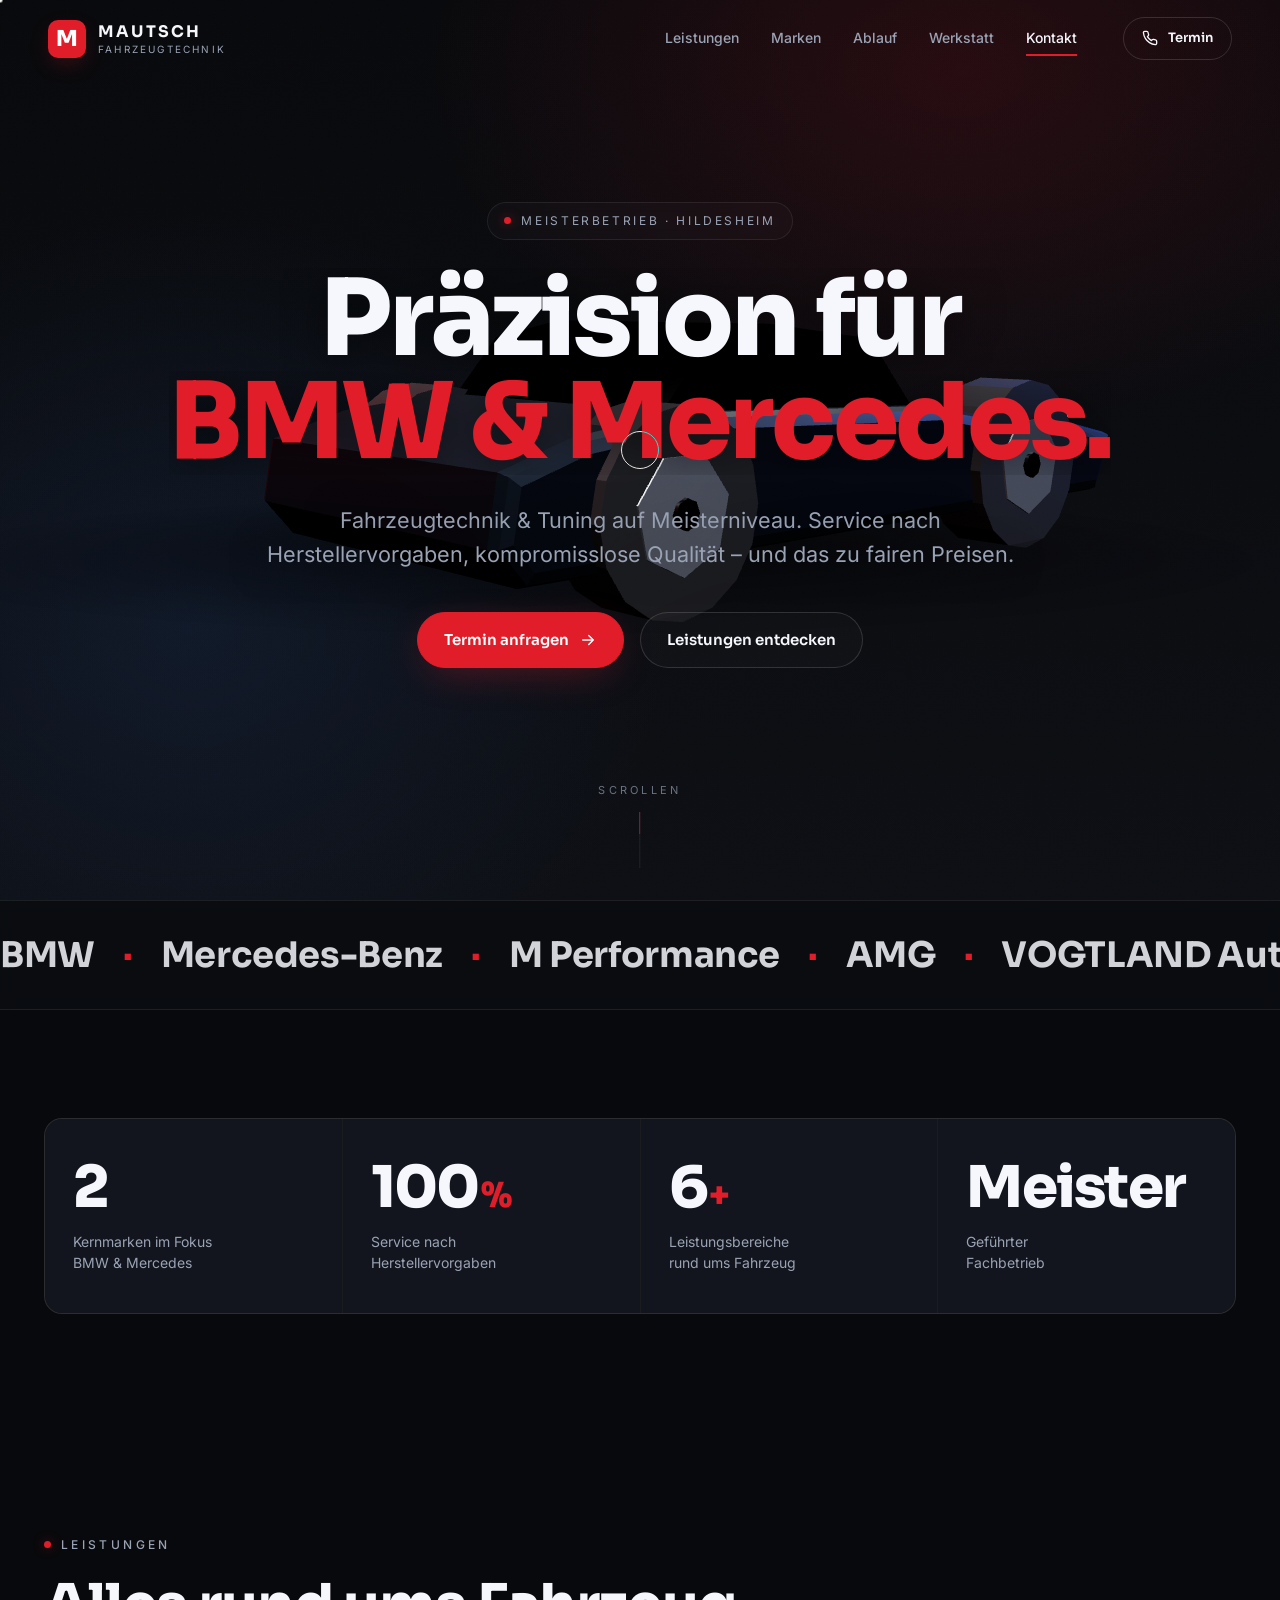
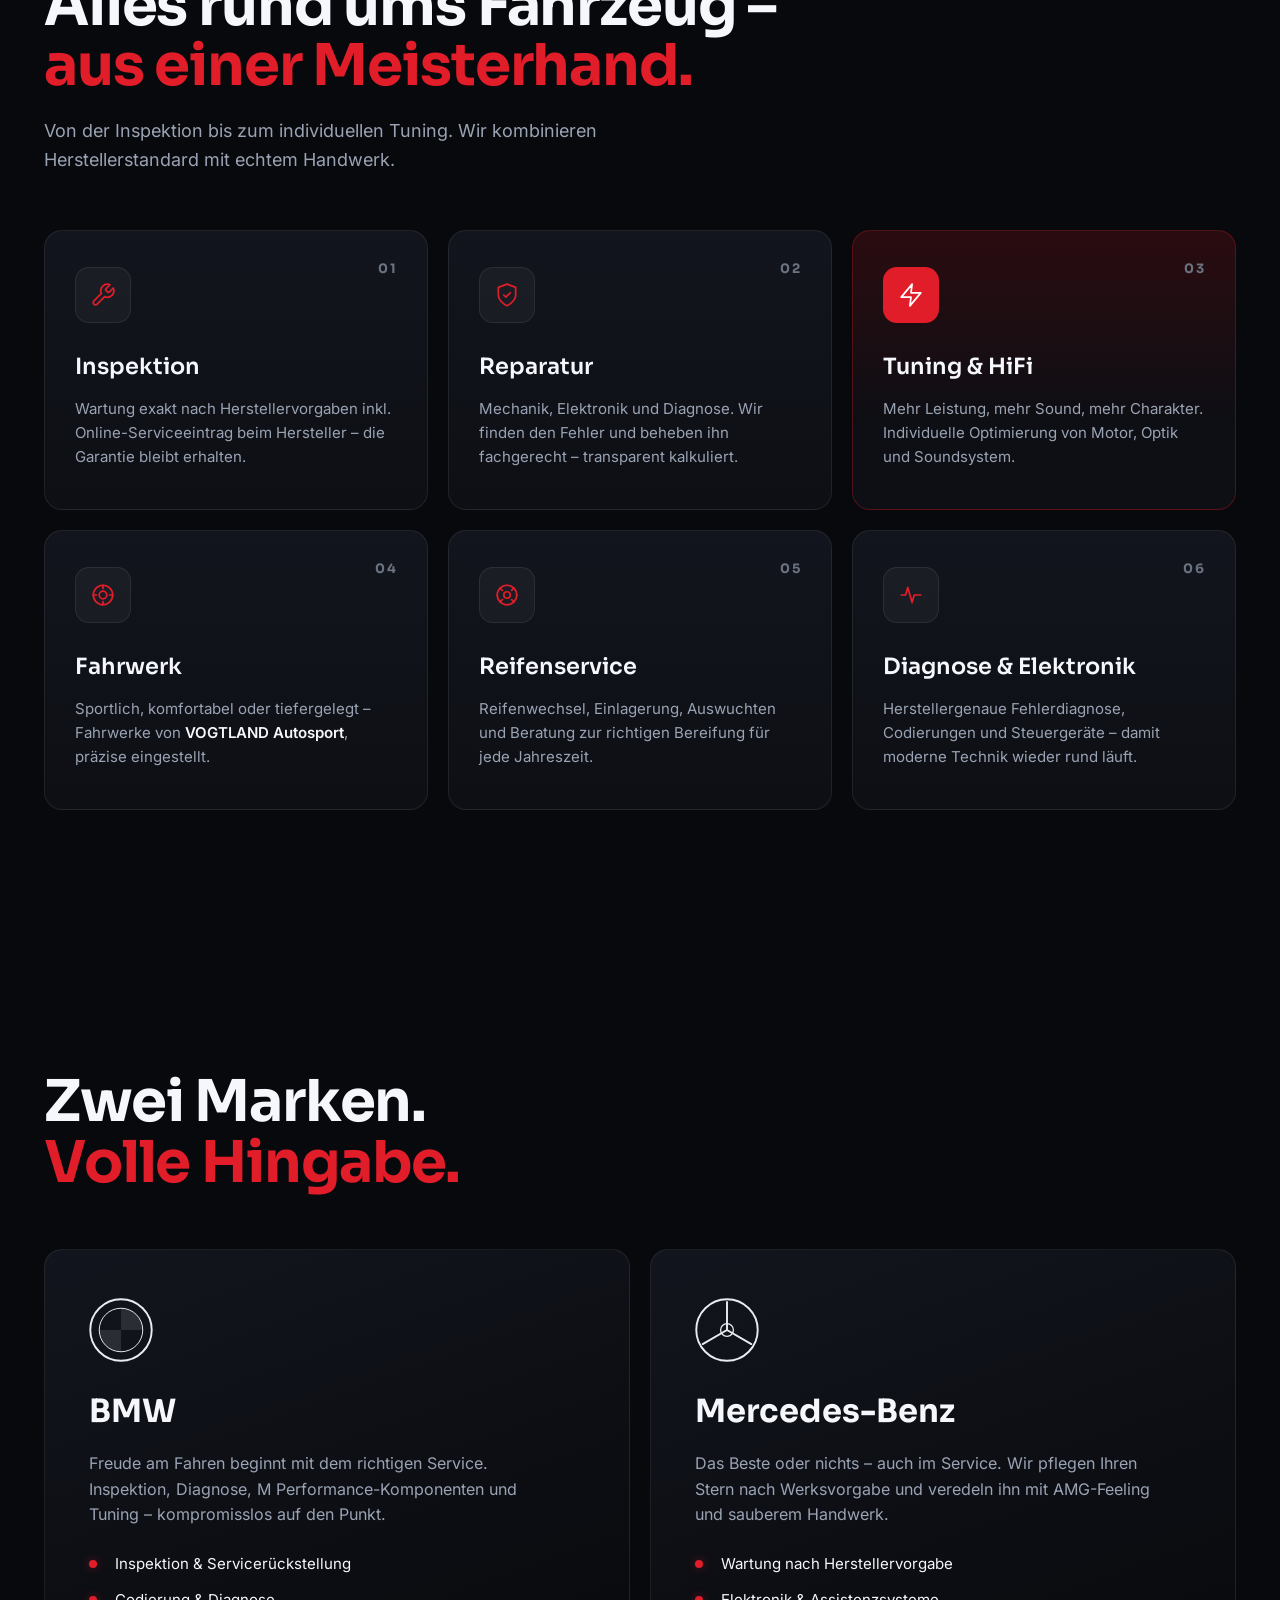
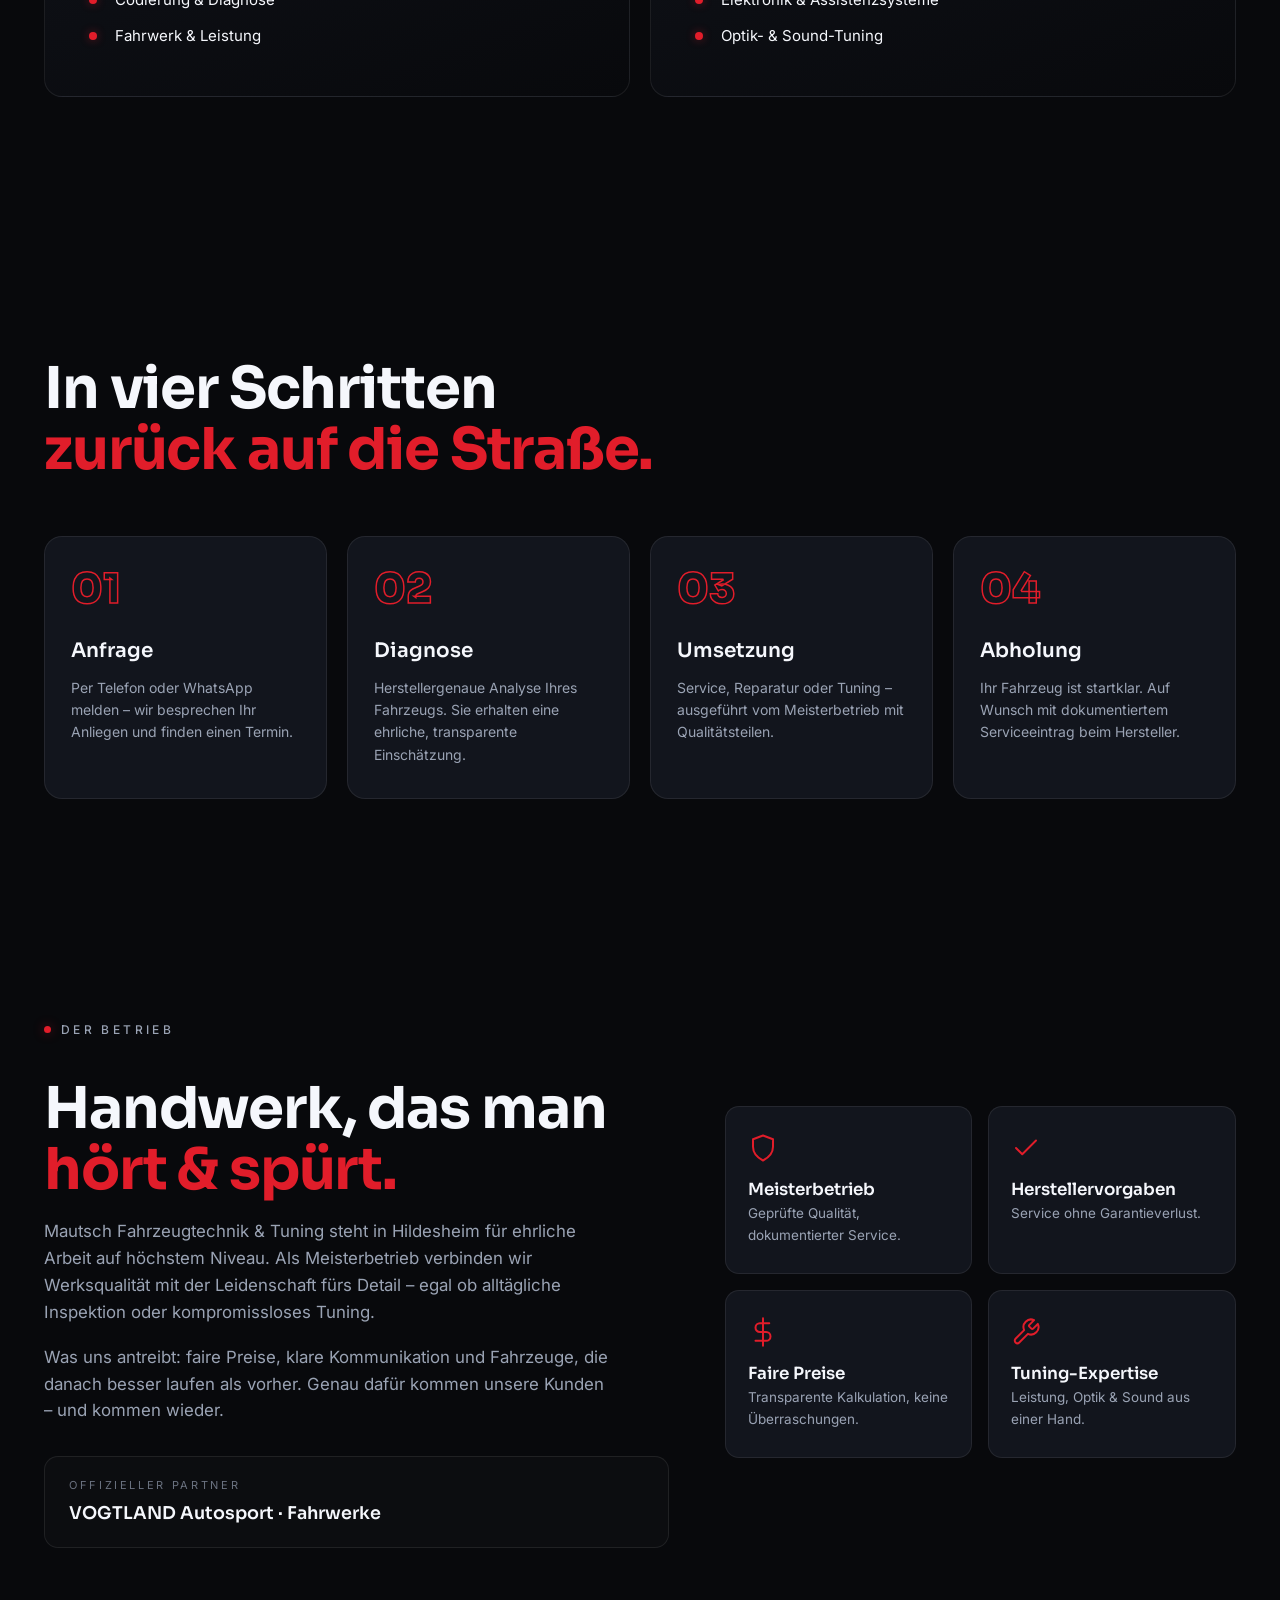
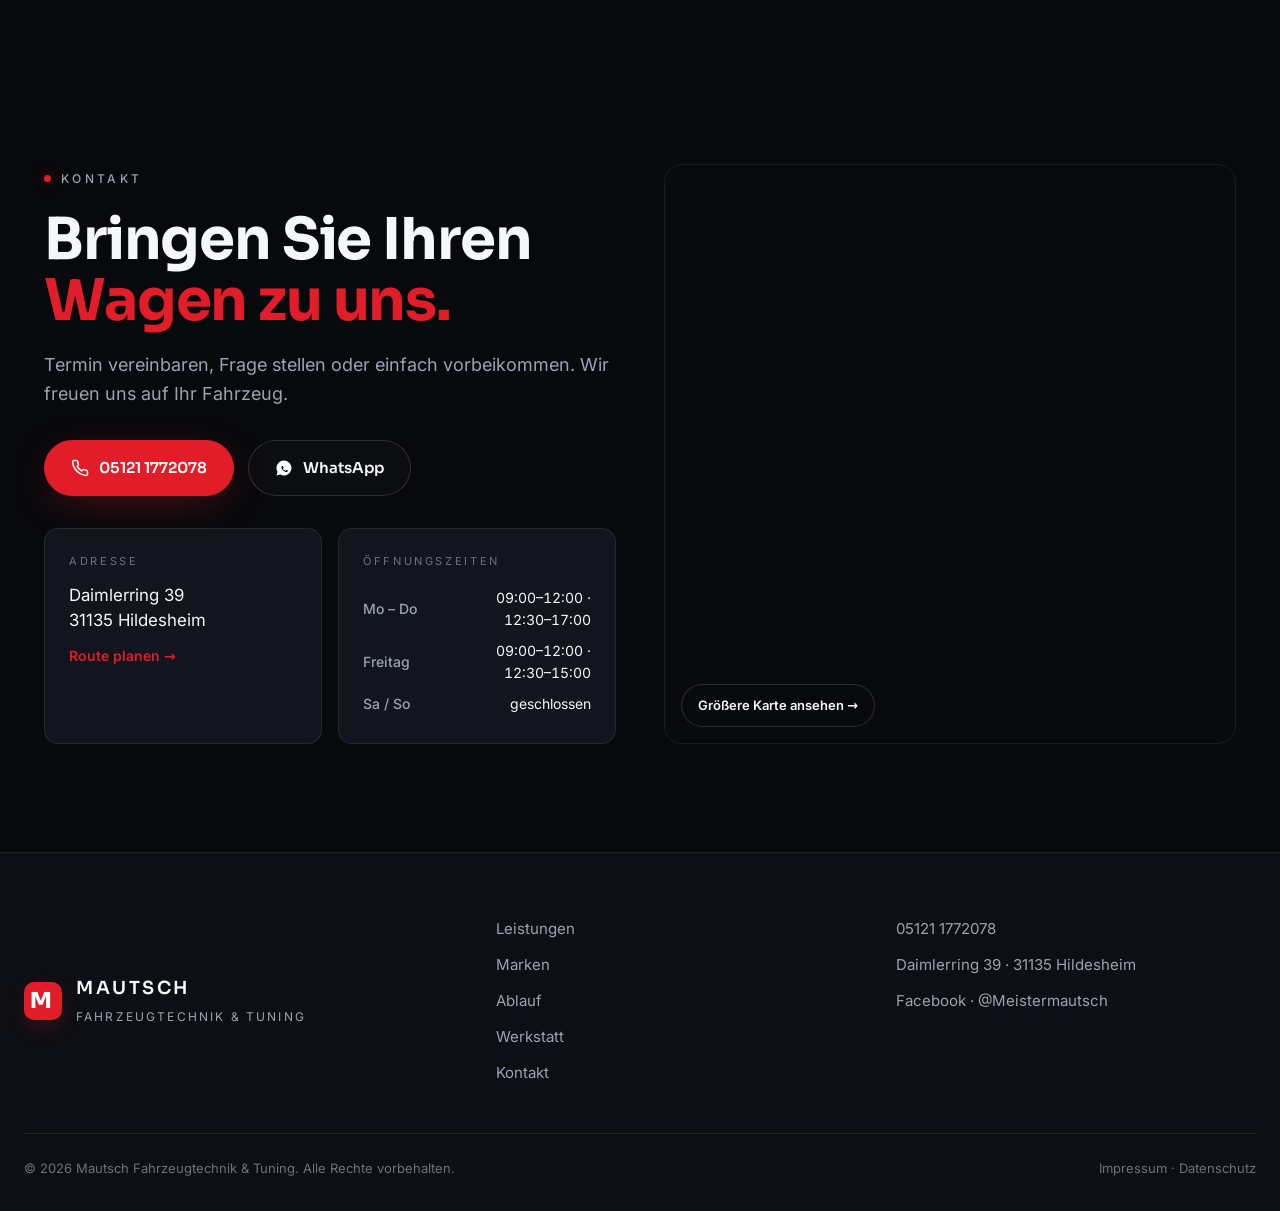
==== mautsch-fahrzeugtechnik/index.html @ 38963290 "Add premium Mautsch Fahrzeugtechnik website with 3D low-poly car Build a complete redesign concept f" ====
<!DOCTYPE html>
<html lang="de">
<head>
  <meta charset="UTF-8" />
  <meta name="viewport" content="width=device-width, initial-scale=1.0" />
  <title>Mautsch Fahrzeugtechnik &amp; Tuning · BMW &amp; Mercedes Spezialist Hildesheim</title>
  <meta name="description" content="Mautsch Fahrzeugtechnik & Tuning in Hildesheim – Ihr Meisterbetrieb für BMW & Mercedes. Inspektion nach Herstellervorgaben, Reparatur, Tuning & HiFi, Fahrwerk und Reifenservice." />
  <meta name="theme-color" content="#0a0b0e" />

  <meta property="og:title" content="Mautsch Fahrzeugtechnik & Tuning" />
  <meta property="og:description" content="Meisterbetrieb für BMW & Mercedes in Hildesheim. Service nach Herstellervorgaben, Tuning, Fahrwerk & mehr." />
  <meta property="og:type" content="website" />

  <link rel="preload" href="fonts/sora-latin-700-normal.woff2" as="font" type="font/woff2" crossorigin />
  <link rel="preload" href="fonts/inter-latin-400-normal.woff2" as="font" type="font/woff2" crossorigin />
  <link rel="stylesheet" href="css/fonts.css" />
  <link rel="stylesheet" href="css/style.css" />

  <!-- Motion + smooth scroll libraries (vendored locally, deferred so they load before the module) -->
  <script defer src="js/vendor/gsap.min.js"></script>
  <script defer src="js/vendor/ScrollTrigger.min.js"></script>
  <script defer src="js/vendor/lenis.umd.js"></script>

  <!-- Three.js for the 3D low-poly car (vendored locally) -->
  <script type="importmap">
  {
    "imports": {
      "three": "./js/vendor/three.module.js",
      "three/addons/": "./js/vendor/three/addons/"
    }
  }
  </script>

  <script type="module" src="js/scene.js"></script>
  <script type="module" src="js/main.js"></script>
</head>
<body>
  <!-- ===== Preloader ===== -->
  <div class="preloader" id="preloader" aria-hidden="true">
    <div class="preloader__inner">
      <div class="preloader__mark">M</div>
      <div class="preloader__name">MAUTSCH<span>Fahrzeugtechnik &amp; Tuning</span></div>
      <div class="preloader__bar"><span id="preloaderBar"></span></div>
      <div class="preloader__pct" id="preloaderPct">0%</div>
    </div>
  </div>

  <!-- ===== Custom cursor (desktop) ===== -->
  <div class="cursor" id="cursor" aria-hidden="true"></div>
  <div class="cursor-dot" id="cursorDot" aria-hidden="true"></div>

  <!-- ===== Persistent 3D canvas ===== -->
  <div class="scene" id="scene" aria-hidden="true">
    <canvas id="car-canvas"></canvas>
  </div>
  <div class="grain" aria-hidden="true"></div>

  <!-- ===== Navigation ===== -->
  <header class="nav" id="nav">
    <a class="nav__brand" href="#top" aria-label="Mautsch Fahrzeugtechnik Startseite">
      <span class="nav__brand-mark">M</span>
      <span class="nav__brand-text">MAUTSCH<small>Fahrzeugtechnik</small></span>
    </a>
    <nav class="nav__links" id="navLinks" aria-label="Hauptnavigation">
      <a href="#leistungen" data-link>Leistungen</a>
      <a href="#marken" data-link>Marken</a>
      <a href="#ablauf" data-link>Ablauf</a>
      <a href="#werkstatt" data-link>Werkstatt</a>
      <a href="#kontakt" data-link>Kontakt</a>
    </nav>
    <a href="tel:+4951211772078" class="btn btn--sm nav__cta" data-magnetic>
      <svg viewBox="0 0 24 24" width="16" height="16" fill="none" stroke="currentColor" stroke-width="2" stroke-linecap="round" stroke-linejoin="round" aria-hidden="true"><path d="M22 16.92v3a2 2 0 0 1-2.18 2 19.79 19.79 0 0 1-8.63-3.07 19.5 19.5 0 0 1-6-6 19.79 19.79 0 0 1-3.07-8.67A2 2 0 0 1 4.11 2h3a2 2 0 0 1 2 1.72c.13.96.36 1.9.7 2.81a2 2 0 0 1-.45 2.11L8.09 9.91a16 16 0 0 0 6 6l1.27-1.27a2 2 0 0 1 2.11-.45c.91.34 1.85.57 2.81.7A2 2 0 0 1 22 16.92Z"/></svg>
      Termin
    </a>
    <button class="nav__burger" id="navBurger" aria-label="Menü öffnen" aria-expanded="false">
      <span></span><span></span><span></span>
    </button>
  </header>

  <!-- Mobile menu -->
  <div class="mobile-menu" id="mobileMenu" aria-hidden="true">
    <a href="#leistungen" data-link>Leistungen</a>
    <a href="#marken" data-link>Marken</a>
    <a href="#ablauf" data-link>Ablauf</a>
    <a href="#werkstatt" data-link>Werkstatt</a>
    <a href="#kontakt" data-link>Kontakt</a>
    <a href="tel:+4951211772078" class="btn">Termin anfragen</a>
  </div>

  <main id="top">
    <!-- ===== Hero ===== -->
    <section class="hero section" id="hero">
      <div class="hero__eyebrow reveal-up">
        <span class="dot"></span> Meisterbetrieb · Hildesheim
      </div>
      <h1 class="hero__title">
        <span class="line"><span>Präzision für</span></span>
        <span class="line"><span class="accent">BMW &amp; Mercedes.</span></span>
      </h1>
      <p class="hero__sub reveal-up">
        Fahrzeugtechnik &amp; Tuning auf Meisterniveau. Service nach Herstellervorgaben,
        kompromisslose Qualität – und das zu fairen Preisen.
      </p>
      <div class="hero__cta reveal-up">
        <a href="#kontakt" class="btn btn--primary" data-magnetic data-link>
          Termin anfragen
          <svg viewBox="0 0 24 24" width="18" height="18" fill="none" stroke="currentColor" stroke-width="2" stroke-linecap="round" stroke-linejoin="round" aria-hidden="true"><path d="M5 12h14M13 6l6 6-6 6"/></svg>
        </a>
        <a href="#leistungen" class="btn btn--ghost" data-magnetic data-link>Leistungen entdecken</a>
      </div>

      <div class="hero__scroll" aria-hidden="true">
        <span>Scrollen</span>
        <div class="hero__scroll-line"><i></i></div>
      </div>
    </section>

    <!-- ===== Brand marquee ===== -->
    <section class="marquee" aria-label="Marken und Partner">
      <div class="marquee__track">
        <span>BMW</span><i>·</i><span>Mercedes-Benz</span><i>·</i><span>M Performance</span><i>·</i><span>AMG</span><i>·</i><span>VOGTLAND Autosport</span><i>·</i><span>Tuning &amp; HiFi</span><i>·</i>
        <span>BMW</span><i>·</i><span>Mercedes-Benz</span><i>·</i><span>M Performance</span><i>·</i><span>AMG</span><i>·</i><span>VOGTLAND Autosport</span><i>·</i><span>Tuning &amp; HiFi</span><i>·</i>
      </div>
    </section>

    <!-- ===== Stats ===== -->
    <section class="stats section">
      <div class="stats__grid">
        <div class="stat reveal-up">
          <div class="stat__num"><span data-count="2">0</span></div>
          <div class="stat__label">Kernmarken im Fokus<br>BMW &amp; Mercedes</div>
        </div>
        <div class="stat reveal-up">
          <div class="stat__num"><span data-count="100">0</span><i>%</i></div>
          <div class="stat__label">Service nach<br>Herstellervorgaben</div>
        </div>
        <div class="stat reveal-up">
          <div class="stat__num"><span data-count="6">0</span><i>+</i></div>
          <div class="stat__label">Leistungsbereiche<br>rund ums Fahrzeug</div>
        </div>
        <div class="stat reveal-up">
          <div class="stat__num">Meister</div>
          <div class="stat__label">Geführter<br>Fachbetrieb</div>
        </div>
      </div>
    </section>

    <!-- ===== Leistungen ===== -->
    <section class="section services" id="leistungen">
      <div class="section__head">
        <div class="section__eyebrow reveal-up"><span class="dot"></span> Leistungen</div>
        <h2 class="section__title reveal-up">Alles rund ums Fahrzeug –<br><span class="accent">aus einer Meisterhand.</span></h2>
        <p class="section__lead reveal-up">Von der Inspektion bis zum individuellen Tuning. Wir kombinieren Herstellerstandard mit echtem Handwerk.</p>
      </div>

      <div class="services__grid">
        <article class="card reveal-up" data-tilt>
          <div class="card__icon">
            <svg viewBox="0 0 24 24" fill="none" stroke="currentColor" stroke-width="1.6" stroke-linecap="round" stroke-linejoin="round"><path d="M14.7 6.3a1 1 0 0 0 0 1.4l1.6 1.6a1 1 0 0 0 1.4 0l3.77-3.77a6 6 0 0 1-7.94 7.94l-6.91 6.91a2.12 2.12 0 0 1-3-3l6.91-6.91a6 6 0 0 1 7.94-7.94l-3.76 3.76Z"/></svg>
          </div>
          <h3>Inspektion</h3>
          <p>Wartung exakt nach Herstellervorgaben inkl. Online-Serviceeintrag beim Hersteller – die Garantie bleibt erhalten.</p>
          <span class="card__index">01</span>
        </article>

        <article class="card reveal-up" data-tilt>
          <div class="card__icon">
            <svg viewBox="0 0 24 24" fill="none" stroke="currentColor" stroke-width="1.6" stroke-linecap="round" stroke-linejoin="round"><path d="M12 22s8-4 8-10V5l-8-3-8 3v7c0 6 8 10 8 10Z"/><path d="m9 12 2 2 4-4"/></svg>
          </div>
          <h3>Reparatur</h3>
          <p>Mechanik, Elektronik und Diagnose. Wir finden den Fehler und beheben ihn fachgerecht – transparent kalkuliert.</p>
          <span class="card__index">02</span>
        </article>

        <article class="card reveal-up card--accent" data-tilt>
          <div class="card__icon">
            <svg viewBox="0 0 24 24" fill="none" stroke="currentColor" stroke-width="1.6" stroke-linecap="round" stroke-linejoin="round"><path d="M13 2 3 14h9l-1 8 10-12h-9l1-8Z"/></svg>
          </div>
          <h3>Tuning &amp; HiFi</h3>
          <p>Mehr Leistung, mehr Sound, mehr Charakter. Individuelle Optimierung von Motor, Optik und Soundsystem.</p>
          <span class="card__index">03</span>
        </article>

        <article class="card reveal-up" data-tilt>
          <div class="card__icon">
            <svg viewBox="0 0 24 24" fill="none" stroke="currentColor" stroke-width="1.6" stroke-linecap="round" stroke-linejoin="round"><circle cx="12" cy="12" r="9"/><circle cx="12" cy="12" r="3.5"/><path d="M12 3v3M12 18v3M3 12h3M18 12h3"/></svg>
          </div>
          <h3>Fahrwerk</h3>
          <p>Sportlich, komfortabel oder tiefergelegt – Fahrwerke von <strong>VOGTLAND Autosport</strong>, präzise eingestellt.</p>
          <span class="card__index">04</span>
        </article>

        <article class="card reveal-up" data-tilt>
          <div class="card__icon">
            <svg viewBox="0 0 24 24" fill="none" stroke="currentColor" stroke-width="1.6" stroke-linecap="round" stroke-linejoin="round"><circle cx="12" cy="12" r="9"/><circle cx="12" cy="12" r="3"/><path d="m12 3 0 0M21 12l0 0M12 21l0 0M3 12l0 0M5.6 5.6l2.1 2.1M18.4 5.6l-2.1 2.1M18.4 18.4l-2.1-2.1M5.6 18.4l2.1-2.1"/></svg>
          </div>
          <h3>Reifenservice</h3>
          <p>Reifenwechsel, Einlagerung, Auswuchten und Beratung zur richtigen Bereifung für jede Jahreszeit.</p>
          <span class="card__index">05</span>
        </article>

        <article class="card reveal-up" data-tilt>
          <div class="card__icon">
            <svg viewBox="0 0 24 24" fill="none" stroke="currentColor" stroke-width="1.6" stroke-linecap="round" stroke-linejoin="round"><path d="M3 12h4l2-7 4 14 2-7h6"/></svg>
          </div>
          <h3>Diagnose &amp; Elektronik</h3>
          <p>Herstellergenaue Fehlerdiagnose, Codierungen und Steuergeräte – damit moderne Technik wieder rund läuft.</p>
          <span class="card__index">06</span>
        </article>
      </div>
    </section>

    <!-- ===== Marken ===== -->
    <section class="section brands" id="marken">
      <div class="section__head">
        <div class="section__eyebrow reveal-up"><span class="dot"></span> Spezialisierung</div>
        <h2 class="section__title reveal-up">Zwei Marken.<br><span class="accent">Volle Hingabe.</span></h2>
      </div>
      <div class="brands__grid">
        <article class="brand-panel reveal-up">
          <div class="brand-panel__logo">
            <svg viewBox="0 0 100 100" width="64" height="64" aria-hidden="true"><circle cx="50" cy="50" r="48" fill="none" stroke="currentColor" stroke-width="3"/><circle cx="50" cy="50" r="34" fill="none" stroke="currentColor" stroke-width="1.5"/><path d="M50 16 A34 34 0 0 1 84 50 L50 50 Z" fill="currentColor" opacity="0.12"/><path d="M50 84 A34 34 0 0 1 16 50 L50 50 Z" fill="currentColor" opacity="0.12"/></svg>
          </div>
          <h3>BMW</h3>
          <p>Freude am Fahren beginnt mit dem richtigen Service. Inspektion, Diagnose, M&nbsp;Performance-Komponenten und Tuning – kompromisslos auf den Punkt.</p>
          <ul class="brand-panel__list">
            <li>Inspektion &amp; Servicerückstellung</li>
            <li>Codierung &amp; Diagnose</li>
            <li>Fahrwerk &amp; Leistung</li>
          </ul>
        </article>
        <article class="brand-panel reveal-up">
          <div class="brand-panel__logo">
            <svg viewBox="0 0 100 100" width="64" height="64" aria-hidden="true"><circle cx="50" cy="50" r="48" fill="none" stroke="currentColor" stroke-width="3"/><path d="M50 50 L50 6 M50 50 L88 72 M50 50 L12 72" stroke="currentColor" stroke-width="3" stroke-linecap="round"/><circle cx="50" cy="50" r="10" fill="none" stroke="currentColor" stroke-width="2"/></svg>
          </div>
          <h3>Mercedes-Benz</h3>
          <p>Das Beste oder nichts – auch im Service. Wir pflegen Ihren Stern nach Werksvorgabe und veredeln ihn mit AMG-Feeling und sauberem Handwerk.</p>
          <ul class="brand-panel__list">
            <li>Wartung nach Herstellervorgabe</li>
            <li>Elektronik &amp; Assistenzsysteme</li>
            <li>Optik- &amp; Sound-Tuning</li>
          </ul>
        </article>
      </div>
    </section>

    <!-- ===== Ablauf ===== -->
    <section class="section process" id="ablauf">
      <div class="section__head">
        <div class="section__eyebrow reveal-up"><span class="dot"></span> So läuft's</div>
        <h2 class="section__title reveal-up">In vier Schritten<br><span class="accent">zurück auf die Straße.</span></h2>
      </div>
      <div class="process__list">
        <div class="step reveal-up">
          <div class="step__no">01</div>
          <h3>Anfrage</h3>
          <p>Per Telefon oder WhatsApp melden – wir besprechen Ihr Anliegen und finden einen Termin.</p>
        </div>
        <div class="step reveal-up">
          <div class="step__no">02</div>
          <h3>Diagnose</h3>
          <p>Herstellergenaue Analyse Ihres Fahrzeugs. Sie erhalten eine ehrliche, transparente Einschätzung.</p>
        </div>
        <div class="step reveal-up">
          <div class="step__no">03</div>
          <h3>Umsetzung</h3>
          <p>Service, Reparatur oder Tuning – ausgeführt vom Meisterbetrieb mit Qualitätsteilen.</p>
        </div>
        <div class="step reveal-up">
          <div class="step__no">04</div>
          <h3>Abholung</h3>
          <p>Ihr Fahrzeug ist startklar. Auf Wunsch mit dokumentiertem Serviceeintrag beim Hersteller.</p>
        </div>
      </div>
    </section>

    <!-- ===== Werkstatt / About ===== -->
    <section class="section about" id="werkstatt">
      <div class="about__grid">
        <div class="about__text reveal-up">
          <div class="section__eyebrow"><span class="dot"></span> Der Betrieb</div>
          <h2 class="section__title">Handwerk, das man <span class="accent">hört &amp; spürt.</span></h2>
          <p>Mautsch Fahrzeugtechnik &amp; Tuning steht in Hildesheim für ehrliche Arbeit auf höchstem Niveau. Als Meisterbetrieb verbinden wir Werksqualität mit der Leidenschaft fürs Detail – egal ob alltägliche Inspektion oder kompromissloses Tuning.</p>
          <p>Was uns antreibt: faire Preise, klare Kommunikation und Fahrzeuge, die danach besser laufen als vorher. Genau dafür kommen unsere Kunden – und kommen wieder.</p>
          <div class="about__partner">
            <span>Offizieller Partner</span>
            <strong>VOGTLAND Autosport · Fahrwerke</strong>
          </div>
        </div>
        <div class="about__features reveal-up">
          <div class="feature">
            <svg viewBox="0 0 24 24" fill="none" stroke="currentColor" stroke-width="1.6" stroke-linecap="round" stroke-linejoin="round"><path d="M12 2 4 5v6c0 5 3.4 8.6 8 11 4.6-2.4 8-6 8-11V5l-8-3Z"/></svg>
            <div><h4>Meisterbetrieb</h4><p>Geprüfte Qualität, dokumentierter Service.</p></div>
          </div>
          <div class="feature">
            <svg viewBox="0 0 24 24" fill="none" stroke="currentColor" stroke-width="1.6" stroke-linecap="round" stroke-linejoin="round"><path d="M20 6 9 17l-5-5"/></svg>
            <div><h4>Herstellervorgaben</h4><p>Service ohne Garantieverlust.</p></div>
          </div>
          <div class="feature">
            <svg viewBox="0 0 24 24" fill="none" stroke="currentColor" stroke-width="1.6" stroke-linecap="round" stroke-linejoin="round"><line x1="12" y1="1" x2="12" y2="23"/><path d="M17 5H9.5a3.5 3.5 0 0 0 0 7h5a3.5 3.5 0 0 1 0 7H6"/></svg>
            <div><h4>Faire Preise</h4><p>Transparente Kalkulation, keine Überraschungen.</p></div>
          </div>
          <div class="feature">
            <svg viewBox="0 0 24 24" fill="none" stroke="currentColor" stroke-width="1.6" stroke-linecap="round" stroke-linejoin="round"><path d="M14.7 6.3a1 1 0 0 0 0 1.4l1.6 1.6a1 1 0 0 0 1.4 0l3.77-3.77a6 6 0 0 1-7.94 7.94l-6.91 6.91a2.12 2.12 0 0 1-3-3l6.91-6.91a6 6 0 0 1 7.94-7.94l-3.76 3.76Z"/></svg>
            <div><h4>Tuning-Expertise</h4><p>Leistung, Optik &amp; Sound aus einer Hand.</p></div>
          </div>
        </div>
      </div>
    </section>

    <!-- ===== Kontakt ===== -->
    <section class="section contact" id="kontakt">
      <div class="contact__inner">
        <div class="contact__intro reveal-up">
          <div class="section__eyebrow"><span class="dot"></span> Kontakt</div>
          <h2 class="section__title">Bringen Sie Ihren<br><span class="accent">Wagen zu uns.</span></h2>
          <p class="section__lead">Termin vereinbaren, Frage stellen oder einfach vorbeikommen. Wir freuen uns auf Ihr Fahrzeug.</p>

          <div class="contact__actions">
            <a href="tel:+4951211772078" class="btn btn--primary" data-magnetic>
              <svg viewBox="0 0 24 24" width="18" height="18" fill="none" stroke="currentColor" stroke-width="2" stroke-linecap="round" stroke-linejoin="round" aria-hidden="true"><path d="M22 16.92v3a2 2 0 0 1-2.18 2 19.79 19.79 0 0 1-8.63-3.07 19.5 19.5 0 0 1-6-6 19.79 19.79 0 0 1-3.07-8.67A2 2 0 0 1 4.11 2h3a2 2 0 0 1 2 1.72c.13.96.36 1.9.7 2.81a2 2 0 0 1-.45 2.11L8.09 9.91a16 16 0 0 0 6 6l1.27-1.27a2 2 0 0 1 2.11-.45c.91.34 1.85.57 2.81.7A2 2 0 0 1 22 16.92Z"/></svg>
              05121 1772078
            </a>
            <a href="https://wa.me/4951211772078" class="btn btn--ghost" data-magnetic target="_blank" rel="noopener">
              <svg viewBox="0 0 24 24" width="18" height="18" fill="currentColor" aria-hidden="true"><path d="M12 2a10 10 0 0 0-8.6 15.1L2 22l5-1.3A10 10 0 1 0 12 2Zm5.4 14.1c-.2.6-1.2 1.2-1.7 1.2-.4 0-1 .1-3-.8s-3.3-3-3.4-3.2c-.1-.2-.8-1.1-.8-2.1s.5-1.5.7-1.7c.2-.2.4-.3.6-.3h.4c.1 0 .3 0 .5.4l.7 1.6c0 .2.1.3 0 .5l-.3.4-.3.3c-.1.1-.2.3-.1.5.1.2.6 1 1.3 1.6.9.8 1.6 1 1.8 1.1.2.1.4.1.5-.1l.6-.7c.2-.2.3-.2.5-.1l1.6.7c.2.1.4.2.4.3.1.1.1.4-.1.9Z"/></svg>
              WhatsApp
            </a>
          </div>

          <div class="contact__cards">
            <div class="contact-card">
              <span class="contact-card__label">Adresse</span>
              <p>Daimlerring 39<br>31135 Hildesheim</p>
              <a href="https://www.openstreetmap.org/search?query=Daimlerring%2039%2C%2031135%20Hildesheim" target="_blank" rel="noopener" class="contact-card__link">Route planen →</a>
            </div>
            <div class="contact-card">
              <span class="contact-card__label">Öffnungszeiten</span>
              <table class="hours">
                <tr><th>Mo – Do</th><td>09:00–12:00 · 12:30–17:00</td></tr>
                <tr><th>Freitag</th><td>09:00–12:00 · 12:30–15:00</td></tr>
                <tr><th>Sa / So</th><td>geschlossen</td></tr>
              </table>
            </div>
          </div>
        </div>

        <div class="contact__map reveal-up">
          <iframe
            title="Standort Mautsch Fahrzeugtechnik auf der Karte"
            src="https://www.openstreetmap.org/export/embed.html?bbox=9.9300%2C52.1450%2C9.9700%2C52.1650&amp;layer=mapnik&amp;marker=52.1550%2C9.9500"
            loading="lazy" referrerpolicy="no-referrer-when-downgrade"></iframe>
          <a class="contact__map-link" href="https://www.openstreetmap.org/search?query=Daimlerring%2039%2C%2031135%20Hildesheim" target="_blank" rel="noopener">Größere Karte ansehen →</a>
        </div>
      </div>
    </section>
  </main>

  <!-- ===== Footer ===== -->
  <footer class="footer">
    <div class="footer__top">
      <div class="footer__brand">
        <span class="nav__brand-mark">M</span>
        <div>
          <strong>MAUTSCH</strong>
          <span>Fahrzeugtechnik &amp; Tuning</span>
        </div>
      </div>
      <nav class="footer__nav" aria-label="Footernavigation">
        <a href="#leistungen" data-link>Leistungen</a>
        <a href="#marken" data-link>Marken</a>
        <a href="#ablauf" data-link>Ablauf</a>
        <a href="#werkstatt" data-link>Werkstatt</a>
        <a href="#kontakt" data-link>Kontakt</a>
      </nav>
      <div class="footer__contact">
        <a href="tel:+4951211772078">05121 1772078</a>
        <span>Daimlerring 39 · 31135 Hildesheim</span>
        <a href="https://www.facebook.com/Meistermautsch/" target="_blank" rel="noopener">Facebook · @Meistermautsch</a>
      </div>
    </div>
    <div class="footer__bottom">
      <span>© <span id="year"></span> Mautsch Fahrzeugtechnik &amp; Tuning. Alle Rechte vorbehalten.</span>
      <span class="footer__legal"><a href="#">Impressum</a> · <a href="#">Datenschutz</a></span>
    </div>
  </footer>
</body>
</html>
---- mautsch-fahrzeugtechnik/css/fonts.css ----
/* Self-hosted fonts (latin subset) */
@font-face { font-family: 'Sora'; font-style: normal; font-weight: 400; font-display: swap; src: url('../fonts/sora-latin-400-normal.woff2') format('woff2'); }
@font-face { font-family: 'Sora'; font-style: normal; font-weight: 600; font-display: swap; src: url('../fonts/sora-latin-600-normal.woff2') format('woff2'); }
@font-face { font-family: 'Sora'; font-style: normal; font-weight: 700; font-display: swap; src: url('../fonts/sora-latin-700-normal.woff2') format('woff2'); }
@font-face { font-family: 'Sora'; font-style: normal; font-weight: 800; font-display: swap; src: url('../fonts/sora-latin-800-normal.woff2') format('woff2'); }

@font-face { font-family: 'Inter'; font-style: normal; font-weight: 300; font-display: swap; src: url('../fonts/inter-latin-300-normal.woff2') format('woff2'); }
@font-face { font-family: 'Inter'; font-style: normal; font-weight: 400; font-display: swap; src: url('../fonts/inter-latin-400-normal.woff2') format('woff2'); }
@font-face { font-family: 'Inter'; font-style: normal; font-weight: 500; font-display: swap; src: url('../fonts/inter-latin-500-normal.woff2') format('woff2'); }
@font-face { font-family: 'Inter'; font-style: normal; font-weight: 600; font-display: swap; src: url('../fonts/inter-latin-600-normal.woff2') format('woff2'); }
---- mautsch-fahrzeugtechnik/css/style.css ----
/* ============================================================
   Mautsch Fahrzeugtechnik & Tuning — Premium Theme
   Dark / performance-red, motion-driven
   ============================================================ */

:root {
  --bg:        #08090c;
  --bg-2:      #0d0f14;
  --surface:   #12151d;
  --surface-2: #171b25;
  --text:      #f5f7fc;
  --muted:     #9aa3b4;
  --muted-2:   #6b7280;
  --accent:    #e11d2a;
  --accent-2:  #ff3b46;
  --accent-glow: rgba(225, 29, 42, 0.45);
  --cool:      #3b82f6;
  --border:    rgba(255, 255, 255, 0.08);
  --border-2:  rgba(255, 255, 255, 0.14);

  --font-display: 'Sora', system-ui, sans-serif;
  --font-body: 'Inter', system-ui, sans-serif;

  --maxw: 1240px;
  --radius: 18px;
  --ease: cubic-bezier(0.22, 1, 0.36, 1);

  --nav-h: 78px;
}

* { margin: 0; padding: 0; box-sizing: border-box; }

html {
  scroll-behavior: smooth;
  -webkit-font-smoothing: antialiased;
  text-rendering: optimizeLegibility;
}
html.lenis, html.lenis body { height: auto; }
.lenis.lenis-smooth { scroll-behavior: auto !important; }

body {
  font-family: var(--font-body);
  background: var(--bg);
  color: var(--text);
  line-height: 1.6;
  overflow-x: hidden;
  font-weight: 400;
}

::selection { background: var(--accent); color: #fff; }

a { color: inherit; text-decoration: none; }
img, svg { display: block; max-width: 100%; }
strong { color: var(--text); font-weight: 600; }

/* ---------- Background ambience ---------- */
body::before {
  content: "";
  position: fixed;
  inset: 0;
  background:
    radial-gradient(900px 600px at 75% 8%, rgba(225, 29, 42, 0.14), transparent 60%),
    radial-gradient(800px 700px at 15% 70%, rgba(59, 130, 246, 0.10), transparent 60%),
    linear-gradient(180deg, var(--bg) 0%, var(--bg-2) 100%);
  z-index: -3;
  pointer-events: none;
}

.grain {
  position: fixed;
  inset: 0;
  z-index: 1;
  pointer-events: none;
  opacity: 0.05;
  mix-blend-mode: overlay;
  background-image: url("data:image/svg+xml,%3Csvg xmlns='http://www.w3.org/2000/svg' width='160' height='160'%3E%3Cfilter id='n'%3E%3CfeTurbulence type='fractalNoise' baseFrequency='0.85' numOctaves='3'/%3E%3C/filter%3E%3Crect width='100%25' height='100%25' filter='url(%23n)'/%3E%3C/svg%3E");
}

/* ---------- 3D scene ---------- */
.scene {
  position: fixed;
  inset: 0;
  z-index: -2;
  pointer-events: none;
}
.scene canvas { width: 100% !important; height: 100% !important; display: block; }

/* ============================================================
   Preloader
   ============================================================ */
.preloader {
  position: fixed;
  inset: 0;
  z-index: 9999;
  background: var(--bg);
  display: grid;
  place-items: center;
  transition: opacity 0.8s var(--ease), visibility 0.8s var(--ease);
}
.preloader.is-done { opacity: 0; visibility: hidden; }
.preloader__inner { text-align: center; width: min(340px, 80vw); }
.preloader__mark {
  font-family: var(--font-display);
  font-weight: 800;
  font-size: 64px;
  color: var(--accent);
  line-height: 1;
  margin-bottom: 18px;
  animation: pulse 1.6s var(--ease) infinite;
}
.preloader__name {
  font-family: var(--font-display);
  font-weight: 700;
  letter-spacing: 0.18em;
  font-size: 18px;
}
.preloader__name span {
  display: block;
  font-family: var(--font-body);
  font-weight: 400;
  font-size: 11px;
  letter-spacing: 0.3em;
  color: var(--muted);
  margin-top: 8px;
  text-transform: uppercase;
}
.preloader__bar {
  margin: 26px 0 10px;
  height: 2px;
  background: var(--border);
  border-radius: 2px;
  overflow: hidden;
}
.preloader__bar span {
  display: block;
  height: 100%;
  width: 0;
  background: linear-gradient(90deg, var(--accent), var(--accent-2));
  transition: width 0.2s linear;
}
.preloader__pct { font-size: 12px; color: var(--muted); letter-spacing: 0.2em; }
@keyframes pulse { 0%,100%{ opacity:1; transform:scale(1);} 50%{opacity:.5; transform:scale(.94);} }

/* ============================================================
   Custom cursor
   ============================================================ */
.cursor, .cursor-dot { position: fixed; top: 0; left: 0; pointer-events: none; z-index: 9000; border-radius: 50%; mix-blend-mode: difference; }
.cursor {
  width: 38px; height: 38px;
  border: 1.5px solid #fff;
  transform: translate(-50%, -50%);
  transition: width .25s var(--ease), height .25s var(--ease), background .25s var(--ease), opacity .3s;
}
.cursor-dot { width: 5px; height: 5px; background: #fff; transform: translate(-50%, -50%); }
.cursor.is-hover { width: 64px; height: 64px; background: rgba(255,255,255,.15); }
body.cursor-ready * { cursor: none; }
@media (hover: none), (max-width: 900px) { .cursor, .cursor-dot { display: none; } body.cursor-ready * { cursor: auto; } }

/* ============================================================
   Layout helpers
   ============================================================ */
.section {
  position: relative;
  z-index: 2;
  max-width: var(--maxw);
  margin: 0 auto;
  padding: clamp(80px, 12vh, 160px) 24px;
}
.section__head { max-width: 760px; margin-bottom: 56px; }
.section__eyebrow {
  display: inline-flex; align-items: center; gap: 10px;
  font-size: 12px; letter-spacing: 0.28em; text-transform: uppercase;
  color: var(--muted); font-weight: 500; margin-bottom: 22px;
}
.section__eyebrow .dot, .hero__eyebrow .dot { width: 7px; height: 7px; border-radius: 50%; background: var(--accent); box-shadow: 0 0 12px var(--accent-glow); }
.section__title {
  font-family: var(--font-display);
  font-weight: 700;
  font-size: clamp(2rem, 5vw, 3.6rem);
  line-height: 1.05;
  letter-spacing: -0.02em;
}
.section__lead { color: var(--muted); font-size: clamp(1rem, 1.4vw, 1.2rem); margin-top: 20px; max-width: 60ch; }
.accent { color: var(--accent); }

/* ============================================================
   Buttons
   ============================================================ */
.btn {
  position: relative;
  display: inline-flex; align-items: center; gap: 10px;
  font-family: var(--font-display);
  font-weight: 600; font-size: 15px;
  padding: 15px 26px;
  border-radius: 100px;
  border: 1px solid var(--border-2);
  color: var(--text);
  overflow: hidden;
  transition: transform .3s var(--ease), border-color .3s, color .3s;
  will-change: transform;
}
.btn svg { transition: transform .3s var(--ease); }
.btn::after {
  content: ""; position: absolute; inset: 0; z-index: -1;
  background: var(--accent);
  transform: translateY(101%);
  transition: transform .4s var(--ease);
}
.btn:hover { color: #fff; border-color: var(--accent); }
.btn:hover::after { transform: translateY(0); }
.btn:hover svg { transform: translateX(3px); }
.btn--primary { background: var(--accent); border-color: var(--accent); color: #fff; box-shadow: 0 10px 40px -12px var(--accent-glow); }
.btn--primary::after { background: #fff; }
.btn--primary:hover { color: var(--accent); }
.btn--ghost { background: rgba(255,255,255,.02); }
.btn--sm { padding: 10px 18px; font-size: 13px; }
.btn:focus-visible { outline: 2px solid var(--cool); outline-offset: 3px; }

/* ============================================================
   Navigation
   ============================================================ */
.nav {
  position: fixed; top: 0; left: 0; right: 0; z-index: 100;
  height: var(--nav-h);
  display: flex; align-items: center; gap: 24px;
  padding: 0 clamp(20px, 4vw, 48px);
  transition: background .4s var(--ease), backdrop-filter .4s, border-color .4s;
  border-bottom: 1px solid transparent;
}
.nav.is-scrolled {
  background: rgba(8, 9, 12, 0.72);
  backdrop-filter: blur(18px) saturate(140%);
  border-bottom-color: var(--border);
}
.nav__brand { display: flex; align-items: center; gap: 12px; margin-right: auto; }
.nav__brand-mark, .footer .nav__brand-mark {
  display: grid; place-items: center;
  width: 38px; height: 38px; border-radius: 10px;
  background: var(--accent);
  font-family: var(--font-display); font-weight: 800; font-size: 22px; color: #fff;
  box-shadow: 0 8px 24px -8px var(--accent-glow);
}
.nav__brand-text { font-family: var(--font-display); font-weight: 700; letter-spacing: 0.14em; font-size: 16px; line-height: 1; }
.nav__brand-text small { display: block; font-family: var(--font-body); font-weight: 400; font-size: 10px; letter-spacing: 0.22em; color: var(--muted); margin-top: 4px; text-transform: uppercase; }
.nav__links { display: flex; gap: 4px; }
.nav__links a {
  position: relative; padding: 8px 14px; font-size: 14px; font-weight: 500; color: var(--muted);
  border-radius: 100px; transition: color .3s;
}
.nav__links a::before {
  content: ""; position: absolute; left: 14px; right: 14px; bottom: 2px; height: 1.5px;
  background: var(--accent); transform: scaleX(0); transform-origin: left; transition: transform .35s var(--ease);
}
.nav__links a:hover { color: var(--text); }
.nav__links a:hover::before, .nav__links a.is-active::before { transform: scaleX(1); }
.nav__links a.is-active { color: var(--text); }
.nav__cta { margin-left: 8px; }

.nav__burger { display: none; width: 44px; height: 44px; background: none; border: 0; flex-direction: column; gap: 5px; justify-content: center; align-items: center; }
.nav__burger span { width: 24px; height: 2px; background: var(--text); border-radius: 2px; transition: transform .35s var(--ease), opacity .25s; }
.nav__burger.is-open span:nth-child(1) { transform: translateY(7px) rotate(45deg); }
.nav__burger.is-open span:nth-child(2) { opacity: 0; }
.nav__burger.is-open span:nth-child(3) { transform: translateY(-7px) rotate(-45deg); }

.mobile-menu {
  position: fixed; inset: 0; z-index: 90;
  background: rgba(8, 9, 12, 0.97);
  backdrop-filter: blur(20px);
  display: flex; flex-direction: column; justify-content: center; gap: 8px;
  padding: 0 32px;
  transform: translateY(-100%);
  transition: transform .55s var(--ease);
}
.mobile-menu.is-open { transform: translateY(0); }
.mobile-menu a { font-family: var(--font-display); font-size: 32px; font-weight: 600; color: var(--text); padding: 10px 0; border-bottom: 1px solid var(--border); }
.mobile-menu a.btn { border: 1px solid var(--accent); justify-content: center; font-size: 18px; margin-top: 24px; }

/* ============================================================
   Hero
   ============================================================ */
.hero {
  min-height: 100vh;
  min-height: 100dvh;
  display: flex; flex-direction: column; justify-content: center;
  padding-top: var(--nav-h);
  text-align: center;
  align-items: center;
}
.hero__eyebrow {
  display: inline-flex; align-items: center; gap: 10px;
  padding: 8px 16px; border: 1px solid var(--border); border-radius: 100px;
  background: rgba(255,255,255,.02); backdrop-filter: blur(6px);
  font-size: 12px; letter-spacing: 0.22em; text-transform: uppercase; color: var(--muted);
  margin-bottom: 28px;
}
.hero__title {
  font-family: var(--font-display);
  font-weight: 800;
  font-size: clamp(2.6rem, 9vw, 6.6rem);
  line-height: 0.98;
  letter-spacing: -0.03em;
  margin-bottom: 28px;
}
.hero__title .line { display: block; overflow: hidden; }
.hero__title .line > span { display: block; }
.hero__title, .hero__sub { text-shadow: 0 4px 40px rgba(0, 0, 0, 0.55); }
.hero__sub { color: var(--muted); font-size: clamp(1.05rem, 1.8vw, 1.35rem); max-width: 54ch; margin: 0 auto 40px; }
.hero__cta { display: flex; gap: 16px; flex-wrap: wrap; justify-content: center; }

.hero__scroll {
  position: absolute; bottom: 32px; left: 50%; transform: translateX(-50%);
  display: flex; flex-direction: column; align-items: center; gap: 12px;
  font-size: 11px; letter-spacing: 0.3em; text-transform: uppercase; color: var(--muted-2);
}
.hero__scroll-line { width: 1.5px; height: 56px; background: var(--border); position: relative; overflow: hidden; }
.hero__scroll-line i { position: absolute; top: 0; left: 0; width: 100%; height: 40%; background: var(--accent); animation: scrolldown 2s var(--ease) infinite; }
@keyframes scrolldown { 0%{ transform: translateY(-100%);} 100%{ transform: translateY(250%);} }

/* ============================================================
   Marquee
   ============================================================ */
.marquee {
  position: relative; z-index: 2;
  border-top: 1px solid var(--border); border-bottom: 1px solid var(--border);
  padding: 26px 0; overflow: hidden;
  background: rgba(13, 15, 20, 0.6);
  backdrop-filter: blur(8px);
}
.marquee__track {
  display: inline-flex; align-items: center; gap: 28px; white-space: nowrap;
  font-family: var(--font-display); font-weight: 700; font-size: clamp(1.4rem, 3vw, 2.2rem);
  letter-spacing: -0.01em; color: var(--text);
  animation: marquee 26s linear infinite;
}
.marquee__track i { color: var(--accent); font-style: normal; }
.marquee__track span { opacity: 0.85; }
@keyframes marquee { from { transform: translateX(0);} to { transform: translateX(-50%);} }

/* ============================================================
   Stats
   ============================================================ */
.stats__grid {
  display: grid; grid-template-columns: repeat(4, 1fr); gap: 1px;
  background: var(--border); border: 1px solid var(--border); border-radius: var(--radius); overflow: hidden;
}
.stat { background: var(--surface); padding: 40px 28px; }
.stat__num { font-family: var(--font-display); font-weight: 800; font-size: clamp(2.4rem, 5vw, 3.6rem); line-height: 1; letter-spacing: -0.03em; display: flex; align-items: baseline; }
.stat__num i { color: var(--accent); font-style: normal; font-size: 0.6em; margin-left: 2px; }
.stat__label { color: var(--muted); font-size: 14px; margin-top: 14px; line-height: 1.5; }

/* ============================================================
   Services
   ============================================================ */
.services__grid { display: grid; grid-template-columns: repeat(3, 1fr); gap: 20px; }
.card {
  position: relative;
  background: linear-gradient(180deg, var(--surface) 0%, var(--bg-2) 100%);
  border: 1px solid var(--border);
  border-radius: var(--radius);
  padding: 36px 30px 40px;
  overflow: hidden;
  transition: transform .5s var(--ease), border-color .4s, box-shadow .5s;
  transform-style: preserve-3d;
}
.card::before {
  content: ""; position: absolute; inset: 0;
  background: radial-gradient(360px 220px at var(--mx, 50%) var(--my, 0%), rgba(225,29,42,0.16), transparent 70%);
  opacity: 0; transition: opacity .4s;
}
.card:hover { border-color: var(--border-2); box-shadow: 0 30px 70px -40px rgba(0,0,0,0.9); }
.card:hover::before { opacity: 1; }
.card__icon {
  width: 56px; height: 56px; border-radius: 14px;
  display: grid; place-items: center; margin-bottom: 26px;
  background: rgba(255,255,255,0.04); border: 1px solid var(--border);
  color: var(--accent);
}
.card__icon svg { width: 26px; height: 26px; }
.card h3 { font-family: var(--font-display); font-weight: 600; font-size: 1.4rem; margin-bottom: 12px; }
.card p { color: var(--muted); font-size: 15px; }
.card__index {
  position: absolute; top: 28px; right: 30px;
  font-family: var(--font-display); font-weight: 700; font-size: 13px; color: var(--muted-2);
  letter-spacing: 0.1em;
}
.card--accent { background: linear-gradient(180deg, rgba(225,29,42,0.16) 0%, var(--bg-2) 70%); border-color: rgba(225,29,42,0.3); }
.card--accent .card__icon { background: var(--accent); color: #fff; border-color: transparent; }

/* ============================================================
   Brands
   ============================================================ */
.brands__grid { display: grid; grid-template-columns: 1fr 1fr; gap: 20px; }
.brand-panel {
  position: relative;
  border: 1px solid var(--border); border-radius: var(--radius);
  padding: 48px 44px;
  background: linear-gradient(160deg, var(--surface) 0%, var(--bg) 100%);
  overflow: hidden;
  transition: border-color .4s, transform .5s var(--ease);
}
.brand-panel::after {
  content: ""; position: absolute; right: -60px; top: -60px; width: 220px; height: 220px;
  background: radial-gradient(circle, var(--accent-glow), transparent 70%); opacity: 0; transition: opacity .5s;
}
.brand-panel:hover { border-color: var(--border-2); transform: translateY(-4px); }
.brand-panel:hover::after { opacity: 0.5; }
.brand-panel__logo { color: var(--text); margin-bottom: 24px; opacity: 0.95; }
.brand-panel h3 { font-family: var(--font-display); font-weight: 700; font-size: 2rem; margin-bottom: 14px; }
.brand-panel p { color: var(--muted); margin-bottom: 24px; max-width: 46ch; }
.brand-panel__list { list-style: none; display: flex; flex-direction: column; gap: 12px; }
.brand-panel__list li { position: relative; padding-left: 26px; font-size: 15px; color: var(--text); }
.brand-panel__list li::before {
  content: ""; position: absolute; left: 0; top: 8px; width: 8px; height: 8px; border-radius: 50%;
  background: var(--accent); box-shadow: 0 0 10px var(--accent-glow);
}

/* ============================================================
   Process
   ============================================================ */
.process__list { display: grid; grid-template-columns: repeat(4, 1fr); gap: 20px; }
.step {
  padding: 32px 26px; border: 1px solid var(--border); border-radius: var(--radius);
  background: var(--surface); position: relative; transition: transform .5s var(--ease), border-color .4s;
}
.step:hover { transform: translateY(-6px); border-color: var(--border-2); }
.step__no { font-family: var(--font-display); font-weight: 800; font-size: 2.6rem; color: transparent; -webkit-text-stroke: 1.5px var(--accent); line-height: 1; margin-bottom: 24px; }
.step h3 { font-family: var(--font-display); font-weight: 600; font-size: 1.25rem; margin-bottom: 10px; }
.step p { color: var(--muted); font-size: 14px; }

/* ============================================================
   About
   ============================================================ */
.about__grid { display: grid; grid-template-columns: 1.1fr 0.9fr; gap: 56px; align-items: center; }
.about__text p { color: var(--muted); margin-top: 18px; font-size: 1.05rem; max-width: 52ch; }
.about__text .section__title { margin-top: 18px; }
.about__partner {
  margin-top: 32px; padding: 20px 24px; border: 1px solid var(--border); border-radius: 14px;
  background: rgba(255,255,255,0.02); display: flex; flex-direction: column; gap: 4px;
}
.about__partner span { font-size: 11px; letter-spacing: 0.24em; text-transform: uppercase; color: var(--muted-2); }
.about__partner strong { font-family: var(--font-display); font-size: 1.1rem; }
.about__features { display: grid; grid-template-columns: 1fr 1fr; gap: 16px; }
.feature {
  padding: 26px 22px; border: 1px solid var(--border); border-radius: 14px; background: var(--surface);
  display: flex; flex-direction: column; gap: 14px; transition: transform .5s var(--ease), border-color .4s;
}
.feature:hover { transform: translateY(-4px); border-color: var(--border-2); }
.feature svg { width: 30px; height: 30px; color: var(--accent); }
.feature h4 { font-family: var(--font-display); font-weight: 600; font-size: 1.05rem; }
.feature p { color: var(--muted); font-size: 13.5px; }

/* ============================================================
   Contact
   ============================================================ */
.contact__inner { display: grid; grid-template-columns: 1fr 1fr; gap: 48px; align-items: stretch; }
.contact__actions { display: flex; gap: 14px; flex-wrap: wrap; margin: 32px 0; }
.contact__cards { display: grid; grid-template-columns: 1fr 1fr; gap: 16px; }
.contact-card { padding: 24px; border: 1px solid var(--border); border-radius: 14px; background: var(--surface); }
.contact-card__label { font-size: 11px; letter-spacing: 0.24em; text-transform: uppercase; color: var(--muted-2); display: block; margin-bottom: 12px; }
.contact-card p { font-size: 1.05rem; line-height: 1.5; }
.contact-card__link { color: var(--accent); font-weight: 600; font-size: 14px; display: inline-block; margin-top: 12px; }
.hours { width: 100%; border-collapse: collapse; font-size: 14px; }
.hours th { text-align: left; font-weight: 500; color: var(--muted); padding: 4px 0; width: 42%; }
.hours td { text-align: right; color: var(--text); padding: 4px 0; font-variant-numeric: tabular-nums; }
.contact__map { position: relative; border-radius: var(--radius); overflow: hidden; border: 1px solid var(--border); min-height: 420px; }
.contact__map iframe { width: 100%; height: 100%; min-height: 420px; border: 0; filter: grayscale(1) invert(0.92) contrast(0.9) hue-rotate(180deg); }
.contact__map-link { position: absolute; bottom: 16px; left: 16px; background: var(--bg); border: 1px solid var(--border-2); color: var(--text); padding: 10px 16px; border-radius: 100px; font-size: 13px; font-weight: 600; }

/* ============================================================
   Footer
   ============================================================ */
.footer { position: relative; z-index: 2; border-top: 1px solid var(--border); background: var(--bg-2); padding: 64px 24px 32px; }
.footer__top { max-width: var(--maxw); margin: 0 auto; display: grid; grid-template-columns: 1.2fr 1fr 1fr; gap: 40px; padding-bottom: 48px; border-bottom: 1px solid var(--border); }
.footer__brand { display: flex; align-items: center; gap: 14px; }
.footer__brand strong { font-family: var(--font-display); letter-spacing: 0.14em; font-size: 18px; display: block; }
.footer__brand span { color: var(--muted); font-size: 12px; letter-spacing: 0.18em; text-transform: uppercase; }
.footer__nav { display: flex; flex-direction: column; gap: 12px; }
.footer__nav a { color: var(--muted); font-size: 15px; transition: color .3s; }
.footer__nav a:hover { color: var(--accent); }
.footer__contact { display: flex; flex-direction: column; gap: 12px; color: var(--muted); font-size: 15px; }
.footer__contact a:hover { color: var(--accent); }
.footer__bottom { max-width: var(--maxw); margin: 24px auto 0; display: flex; justify-content: space-between; gap: 16px; flex-wrap: wrap; font-size: 13px; color: var(--muted-2); }
.footer__legal a:hover { color: var(--accent); }

/* ============================================================
   Reveal animations
   ============================================================ */
.reveal-up { opacity: 0; transform: translateY(40px); transition: opacity .9s var(--ease), transform .9s var(--ease); }
.reveal-up.is-in { opacity: 1; transform: none; }

/* ============================================================
   Responsive
   ============================================================ */
@media (max-width: 1024px) {
  .services__grid { grid-template-columns: repeat(2, 1fr); }
  .process__list { grid-template-columns: repeat(2, 1fr); }
  .about__grid { grid-template-columns: 1fr; gap: 40px; }
  .footer__top { grid-template-columns: 1fr 1fr; }
}
@media (max-width: 820px) {
  .nav__links, .nav__cta { display: none; }
  .nav__burger { display: flex; }
  .stats__grid { grid-template-columns: repeat(2, 1fr); }
  .brands__grid { grid-template-columns: 1fr; }
  .contact__inner { grid-template-columns: 1fr; }
  .contact__map { min-height: 320px; }
  .footer__top { grid-template-columns: 1fr; gap: 28px; }
}
@media (max-width: 520px) {
  .services__grid, .process__list, .about__features, .contact__cards { grid-template-columns: 1fr; }
  .section { padding-left: 18px; padding-right: 18px; }
  .btn { padding: 14px 22px; }
}

/* ============================================================
   Reduced motion
   ============================================================ */
@media (prefers-reduced-motion: reduce) {
  *, *::before, *::after { animation-duration: 0.001ms !important; animation-iteration-count: 1 !important; transition-duration: 0.001ms !important; scroll-behavior: auto !important; }
  .reveal-up { opacity: 1; transform: none; }
  .marquee__track { animation: none; }
  .cursor, .cursor-dot { display: none; }
}
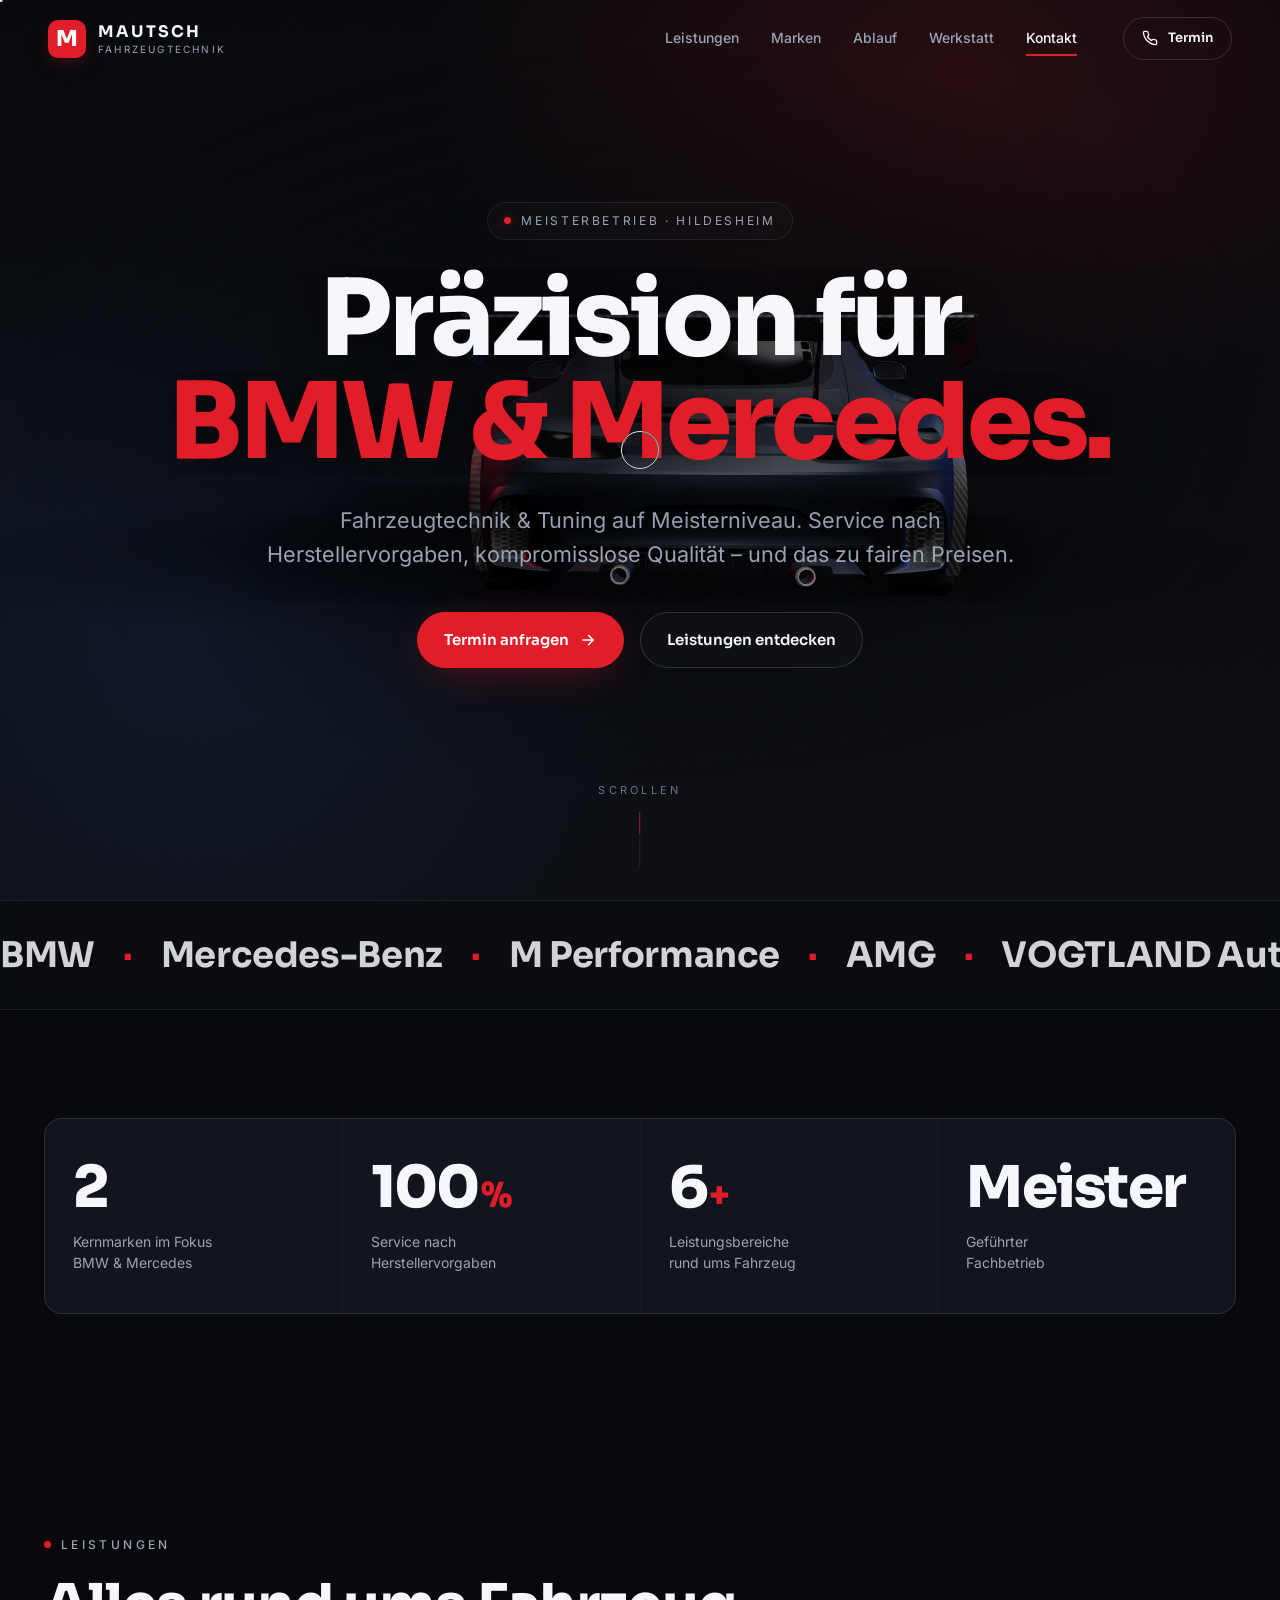
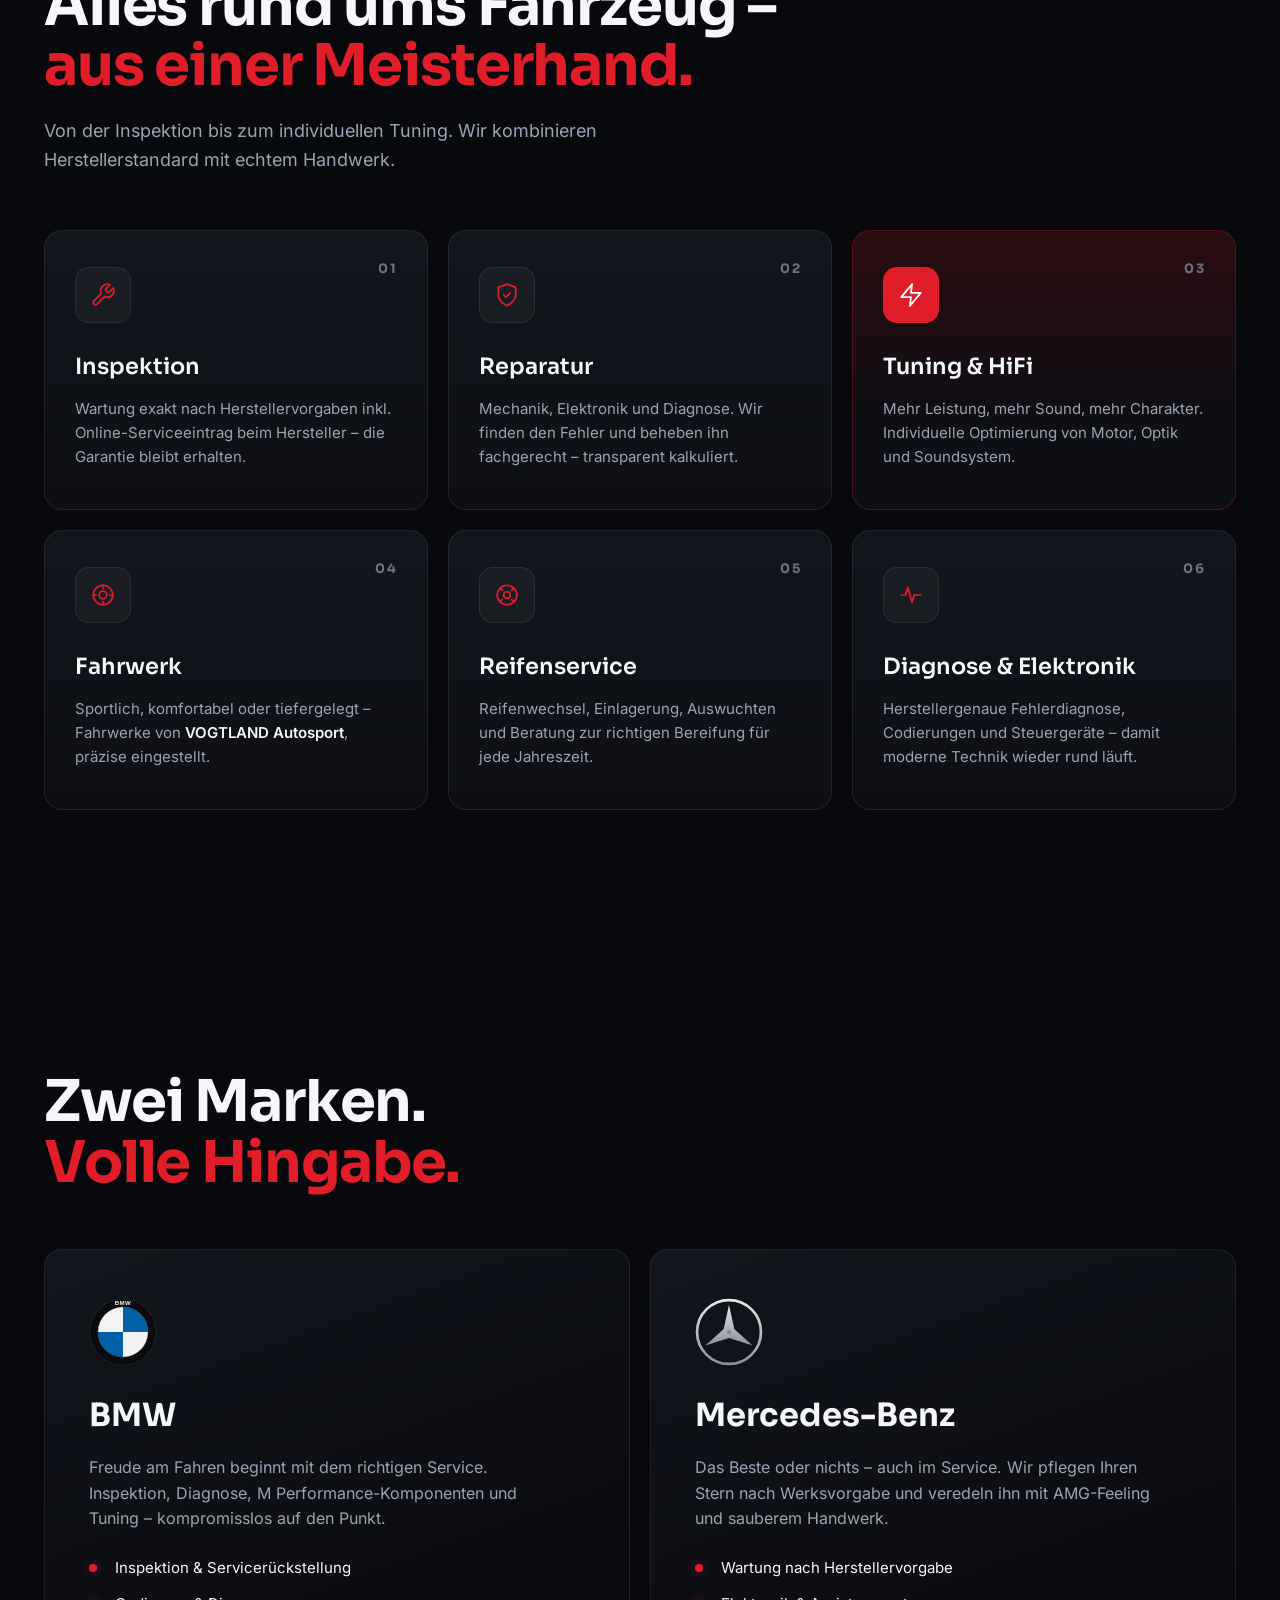
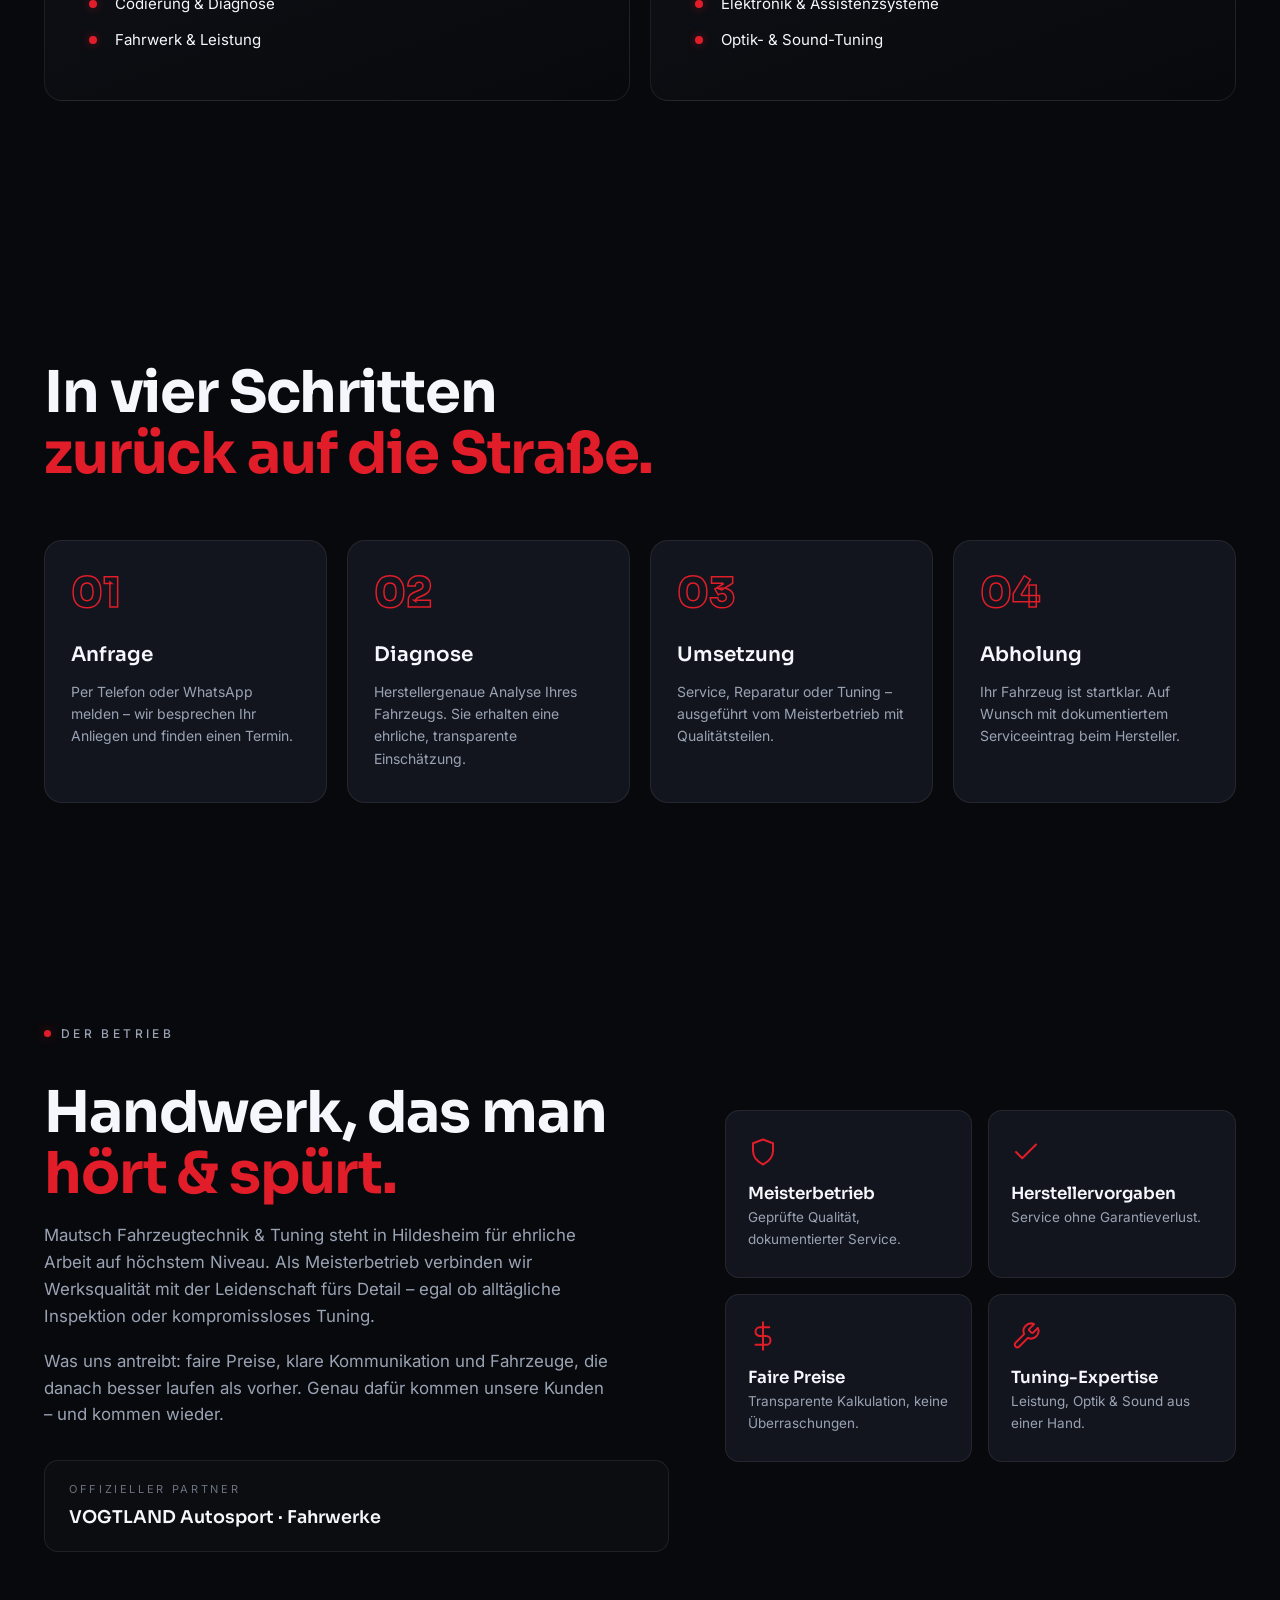
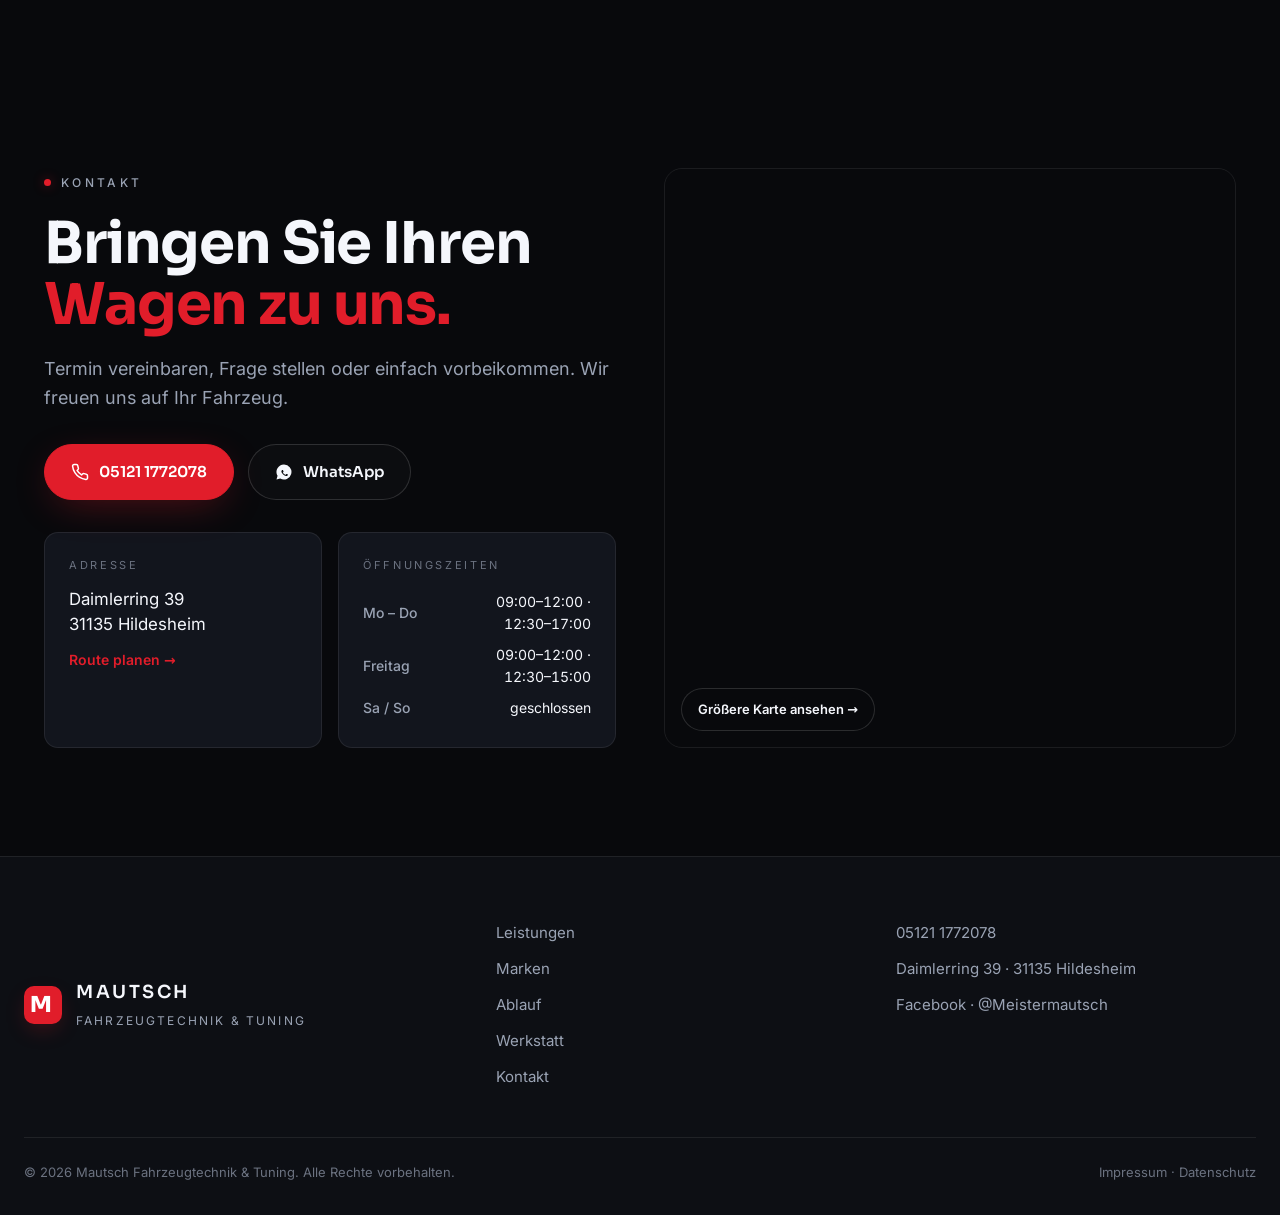
==== commit 3dcd6f47: "Use accurate BMW and Mercedes brand logos in Marken section Replace the simplified placeholder marks" ====
--- a/mautsch-fahrzeugtechnik/index.html
+++ b/mautsch-fahrzeugtechnik/index.html
@@ -219,7 +219,15 @@
       <div class="brands__grid">
         <article class="brand-panel reveal-up">
           <div class="brand-panel__logo">
-            <svg viewBox="0 0 100 100" width="64" height="64" aria-hidden="true"><circle cx="50" cy="50" r="48" fill="none" stroke="currentColor" stroke-width="3"/><circle cx="50" cy="50" r="34" fill="none" stroke="currentColor" stroke-width="1.5"/><path d="M50 16 A34 34 0 0 1 84 50 L50 50 Z" fill="currentColor" opacity="0.12"/><path d="M50 84 A34 34 0 0 1 16 50 L50 50 Z" fill="currentColor" opacity="0.12"/></svg>
+            <svg viewBox="0 0 100 100" width="68" height="68" role="img" aria-label="BMW Logo">
+              <circle cx="50" cy="50" r="49" fill="#0b0b0d"/>
+              <circle cx="50" cy="50" r="49" fill="none" stroke="#2c2f37" stroke-width="1"/>
+              <circle cx="50" cy="50" r="37" fill="#ffffff"/>
+              <path d="M50 50 L50 13 A37 37 0 0 1 87 50 Z" fill="#0066B1"/>
+              <path d="M50 50 L50 87 A37 37 0 0 1 13 50 Z" fill="#0066B1"/>
+              <circle cx="50" cy="50" r="37" fill="none" stroke="#0b0b0d" stroke-width="0.5"/>
+              <text x="50" y="10.6" text-anchor="middle" font-size="9" font-weight="700" letter-spacing="0.6" font-family="Arial, Helvetica, sans-serif" fill="#ffffff">BMW</text>
+            </svg>
           </div>
           <h3>BMW</h3>
           <p>Freude am Fahren beginnt mit dem richtigen Service. Inspektion, Diagnose, M&nbsp;Performance-Komponenten und Tuning – kompromisslos auf den Punkt.</p>
@@ -231,7 +239,17 @@
         </article>
         <article class="brand-panel reveal-up">
           <div class="brand-panel__logo">
-            <svg viewBox="0 0 100 100" width="64" height="64" aria-hidden="true"><circle cx="50" cy="50" r="48" fill="none" stroke="currentColor" stroke-width="3"/><path d="M50 50 L50 6 M50 50 L88 72 M50 50 L12 72" stroke="currentColor" stroke-width="3" stroke-linecap="round"/><circle cx="50" cy="50" r="10" fill="none" stroke="currentColor" stroke-width="2"/></svg>
+            <svg viewBox="0 0 100 100" width="68" height="68" role="img" aria-label="Mercedes-Benz Logo">
+              <defs>
+                <linearGradient id="mbSilver" x1="0" y1="0" x2="0" y2="1">
+                  <stop offset="0" stop-color="#f2f4f7"/>
+                  <stop offset="1" stop-color="#9197a2"/>
+                </linearGradient>
+              </defs>
+              <circle cx="50" cy="50" r="47" fill="none" stroke="url(#mbSilver)" stroke-width="4"/>
+              <path d="M50 10 L42.21 45.5 L15.36 70 L50 59 L84.64 70 L57.79 45.5 Z" fill="url(#mbSilver)"/>
+              <circle cx="50" cy="50" r="3.4" fill="#9197a2"/>
+            </svg>
           </div>
           <h3>Mercedes-Benz</h3>
           <p>Das Beste oder nichts – auch im Service. Wir pflegen Ihren Stern nach Werksvorgabe und veredeln ihn mit AMG-Feeling und sauberem Handwerk.</p>
--- a/mautsch-fahrzeugtechnik/css/style.css
+++ b/mautsch-fahrzeugtechnik/css/style.css
@@ -286,6 +286,14 @@
   text-align: center;
   align-items: center;
 }
+.hero::before {
+  content: "";
+  position: absolute;
+  inset: 0;
+  z-index: -1;
+  pointer-events: none;
+  background: radial-gradient(68% 52% at 50% 46%, rgba(8, 9, 12, 0.80) 0%, rgba(8, 9, 12, 0.40) 48%, rgba(8, 9, 12, 0) 78%);
+}
 .hero__eyebrow {
   display: inline-flex; align-items: center; gap: 10px;
   padding: 8px 16px; border: 1px solid var(--border); border-radius: 100px;
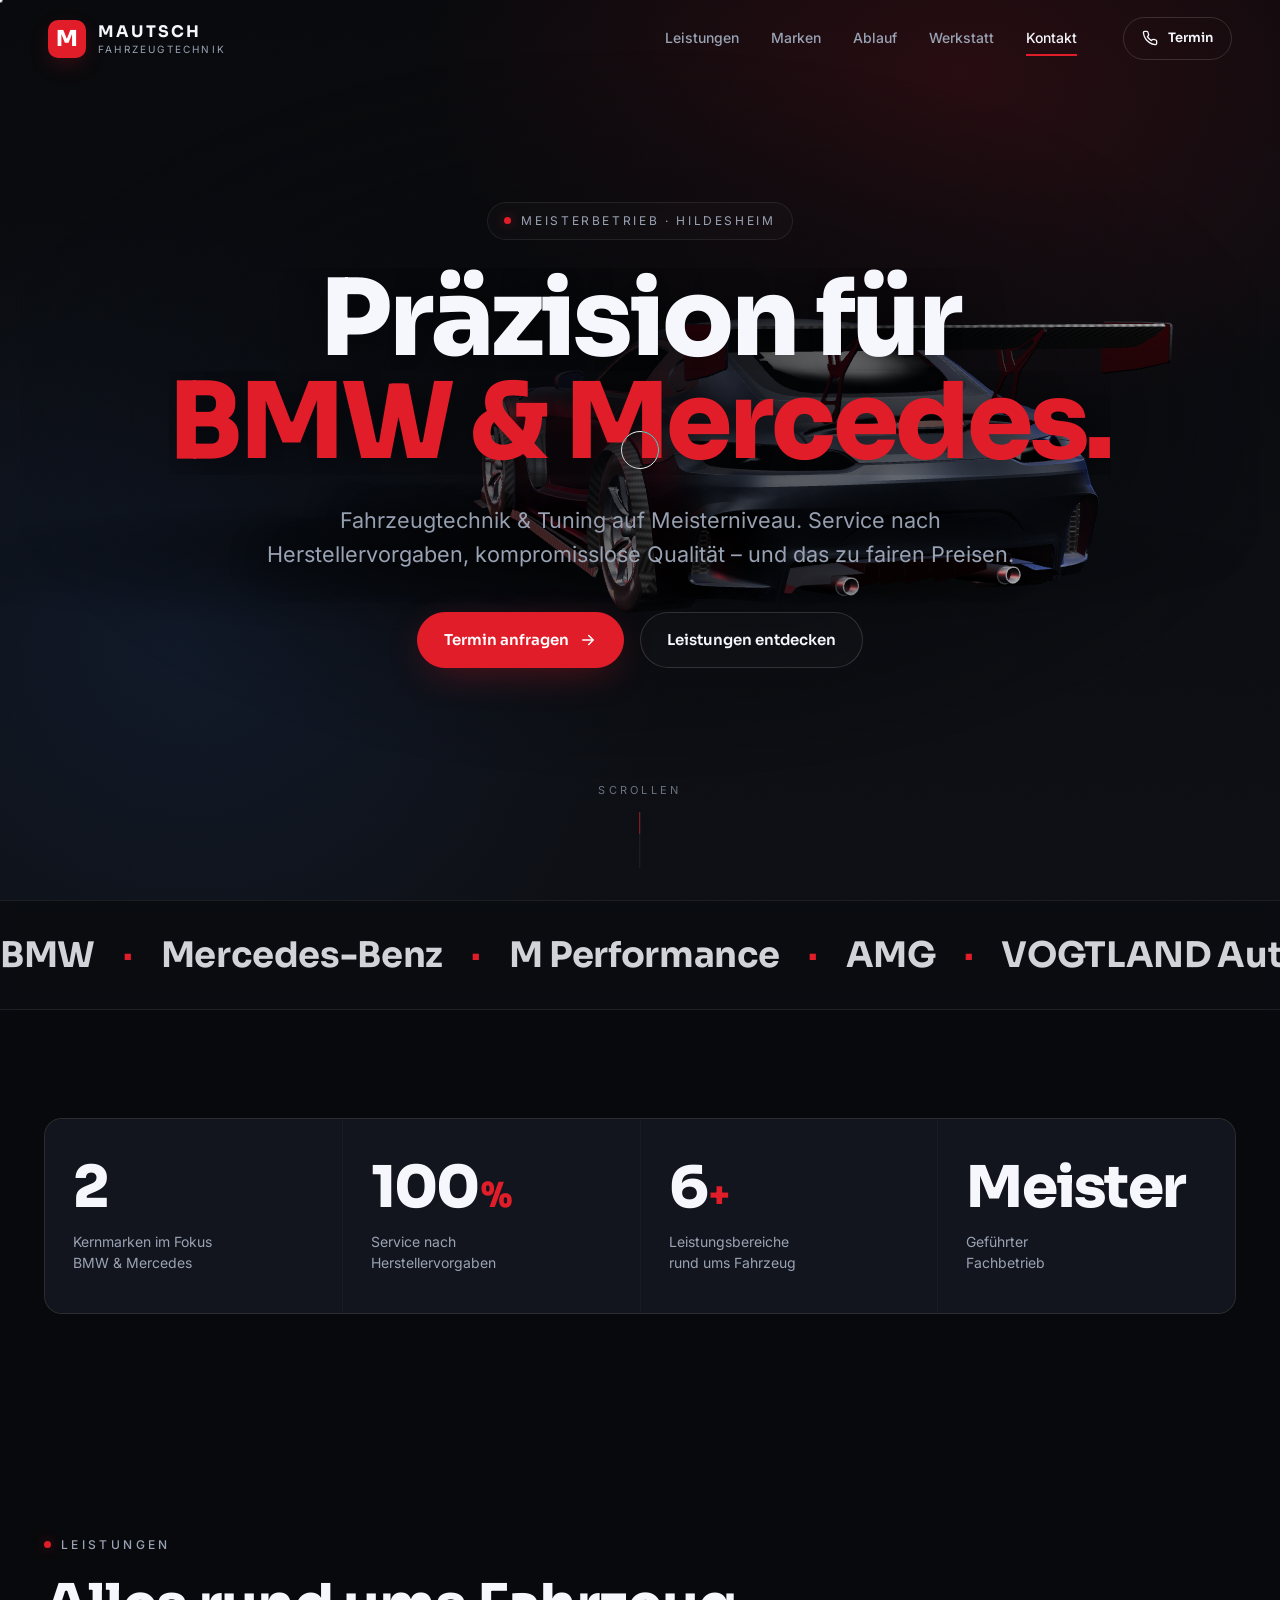
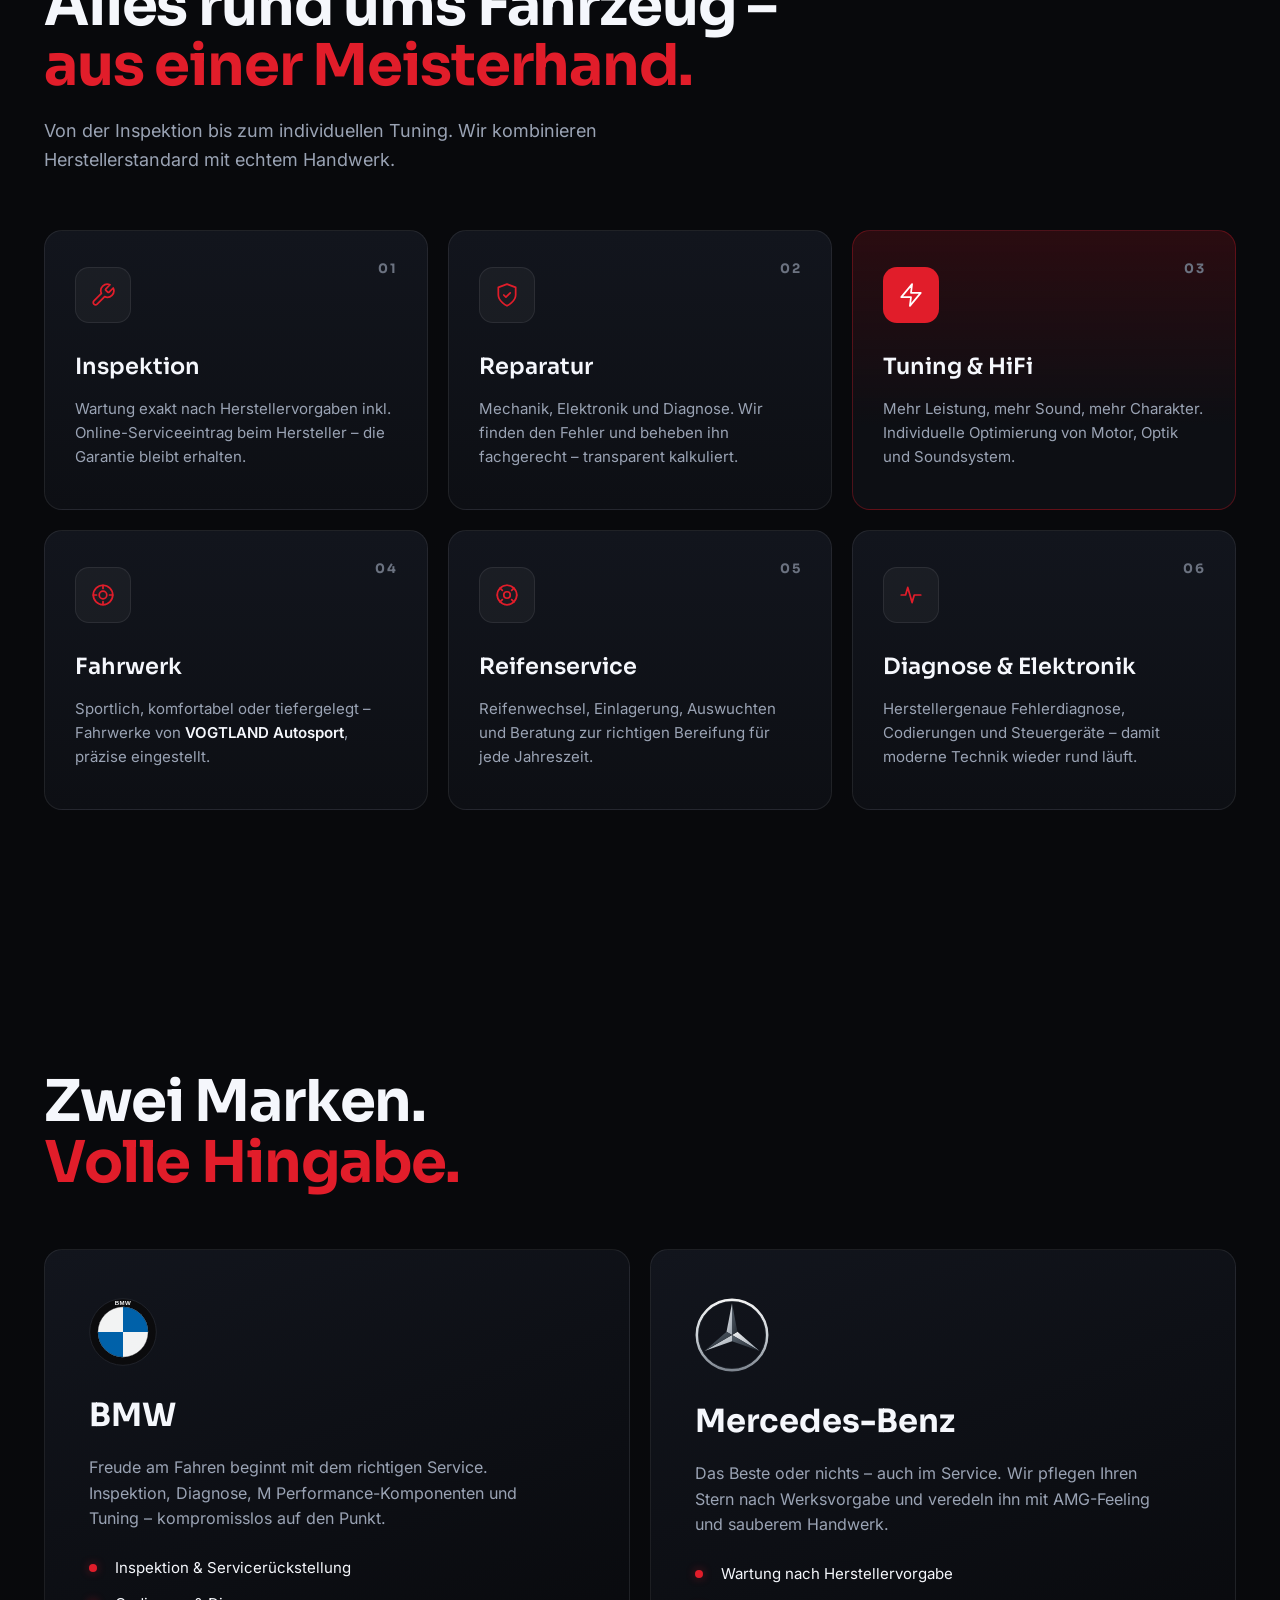
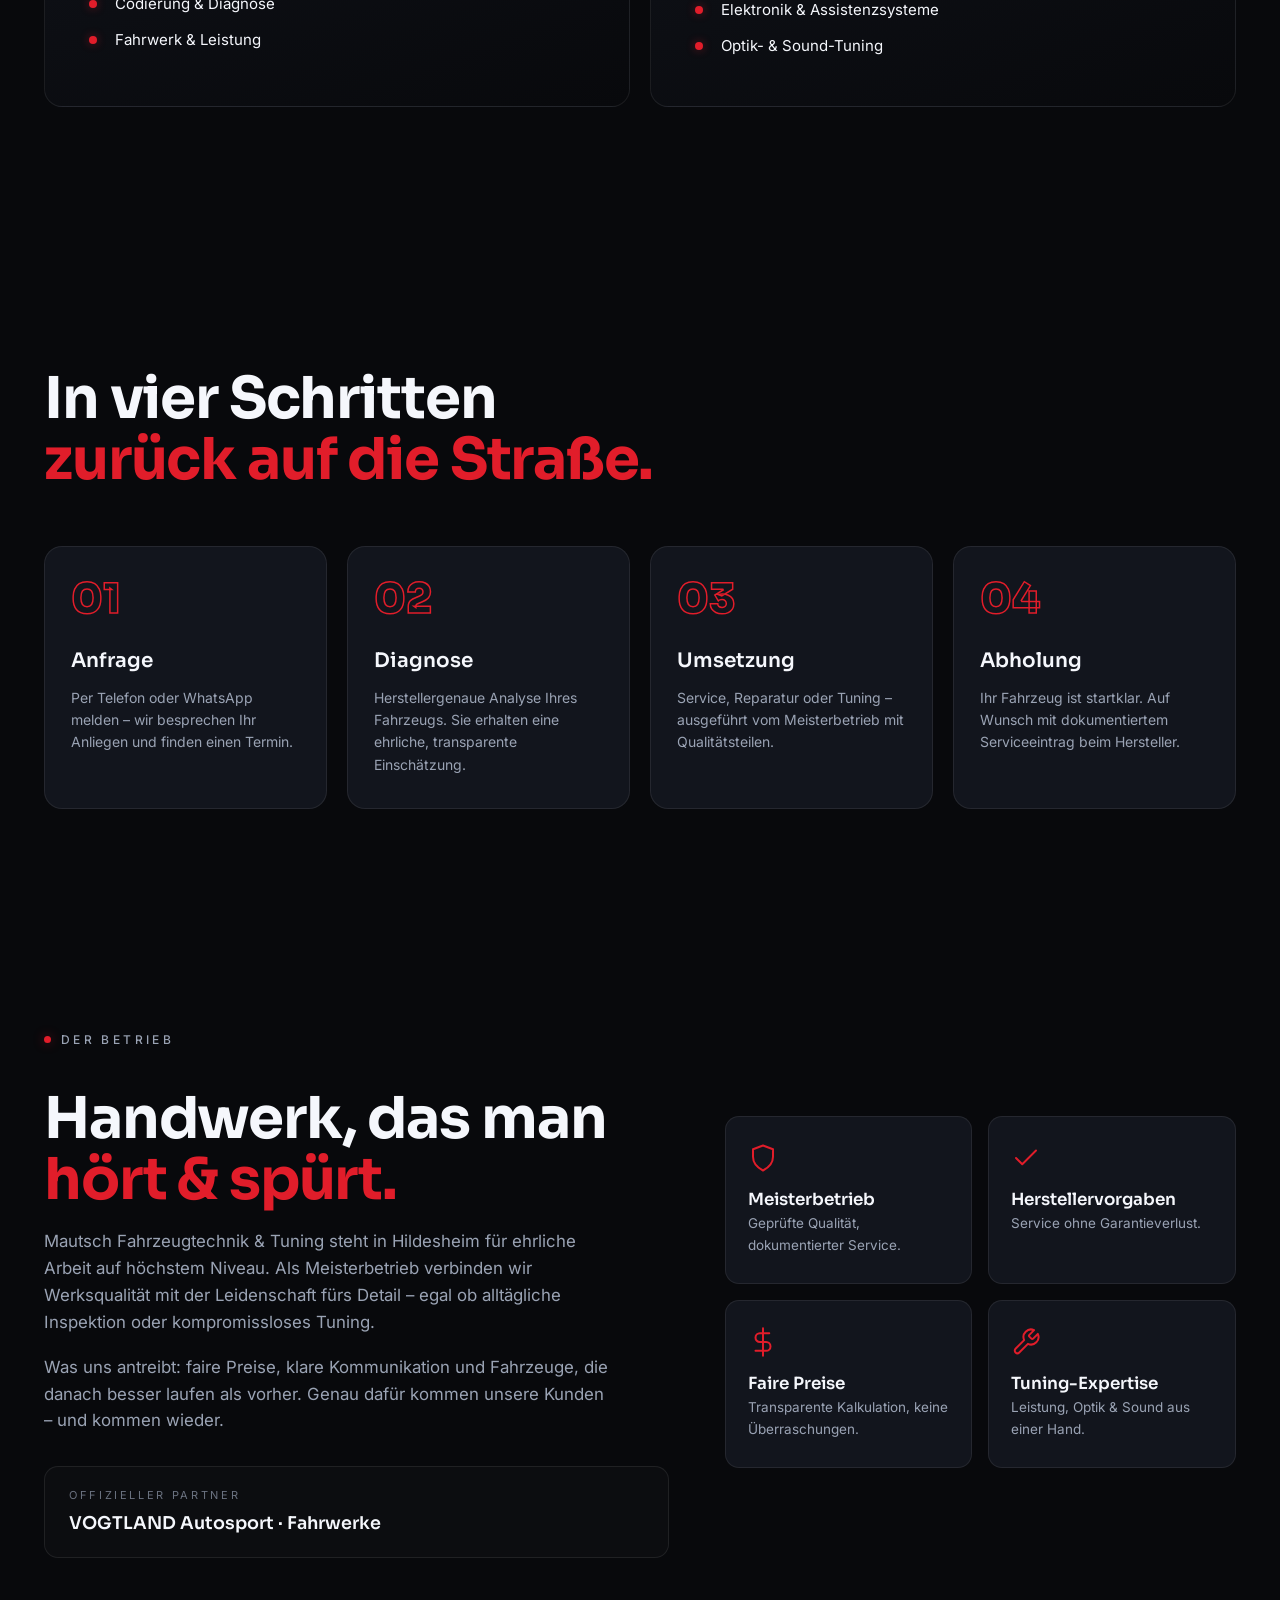
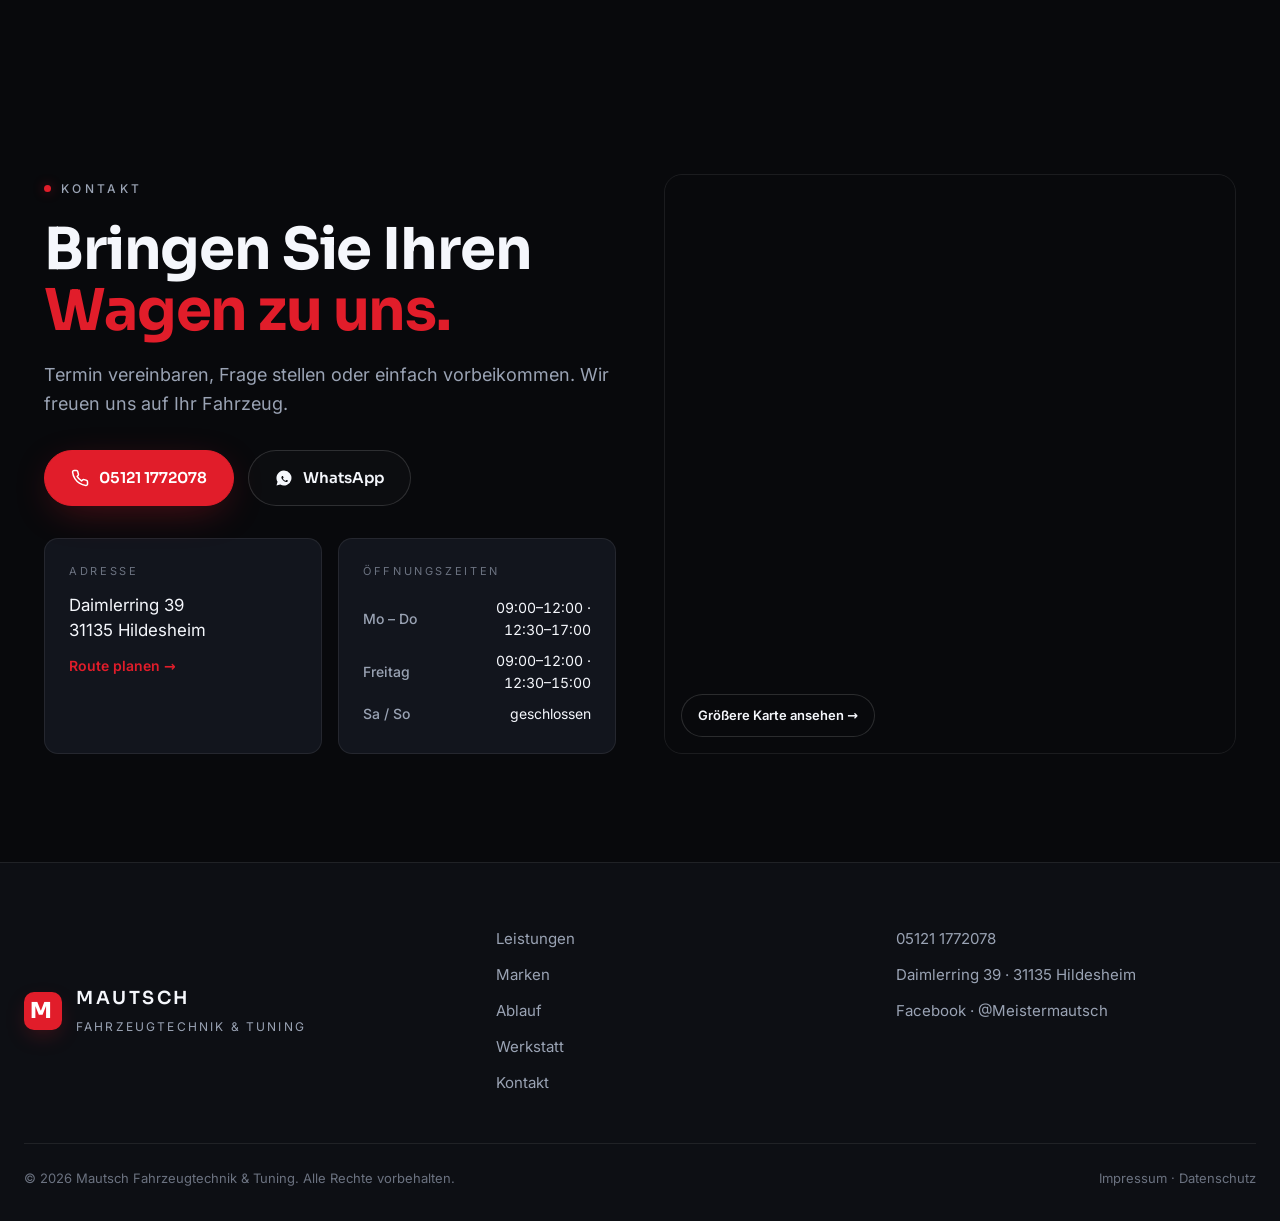
==== commit a541e67c: "Refine Mercedes logo to faceted silver 3D star in Marken section Match the requested chrome look wit" ====
--- a/mautsch-fahrzeugtechnik/index.html
+++ b/mautsch-fahrzeugtechnik/index.html
@@ -239,16 +239,30 @@
         </article>
         <article class="brand-panel reveal-up">
           <div class="brand-panel__logo">
-            <svg viewBox="0 0 100 100" width="68" height="68" role="img" aria-label="Mercedes-Benz Logo">
+            <svg viewBox="0 0 200 200" width="74" height="74" role="img" aria-label="Mercedes-Benz Logo">
               <defs>
-                <linearGradient id="mbSilver" x1="0" y1="0" x2="0" y2="1">
-                  <stop offset="0" stop-color="#f2f4f7"/>
-                  <stop offset="1" stop-color="#9197a2"/>
+                <linearGradient id="mbRing" x1="0" y1="0" x2="0" y2="1">
+                  <stop offset="0" stop-color="#ffffff"/>
+                  <stop offset="0.5" stop-color="#d7dde2"/>
+                  <stop offset="1" stop-color="#858d97"/>
+                </linearGradient>
+                <linearGradient id="mbLight" x1="0" y1="0" x2="0.7" y2="1">
+                  <stop offset="0" stop-color="#fbfcfd"/>
+                  <stop offset="1" stop-color="#aab3bd"/>
+                </linearGradient>
+                <linearGradient id="mbDark" x1="0" y1="0" x2="0.7" y2="1">
+                  <stop offset="0" stop-color="#5c6772"/>
+                  <stop offset="1" stop-color="#2a313a"/>
                 </linearGradient>
               </defs>
-              <circle cx="50" cy="50" r="47" fill="none" stroke="url(#mbSilver)" stroke-width="4"/>
-              <path d="M50 10 L42.21 45.5 L15.36 70 L50 59 L84.64 70 L57.79 45.5 Z" fill="url(#mbSilver)"/>
-              <circle cx="50" cy="50" r="3.4" fill="#9197a2"/>
+              <circle cx="100" cy="100" r="95" fill="none" stroke="url(#mbRing)" stroke-width="7"/>
+              <circle cx="100" cy="100" r="90.5" fill="none" stroke="#2a313a" stroke-width="1.2"/>
+              <path d="M100 14 L85.28 91.5 L100 100 Z" fill="url(#mbLight)"/>
+              <path d="M174.48 143 L114.72 91.5 L100 100 Z" fill="url(#mbLight)"/>
+              <path d="M25.52 143 L100 117 L100 100 Z" fill="url(#mbLight)"/>
+              <path d="M100 14 L100 100 L114.72 91.5 Z" fill="url(#mbDark)"/>
+              <path d="M174.48 143 L100 117 L100 100 Z" fill="url(#mbDark)"/>
+              <path d="M25.52 143 L85.28 91.5 L100 100 Z" fill="url(#mbDark)"/>
             </svg>
           </div>
           <h3>Mercedes-Benz</h3>
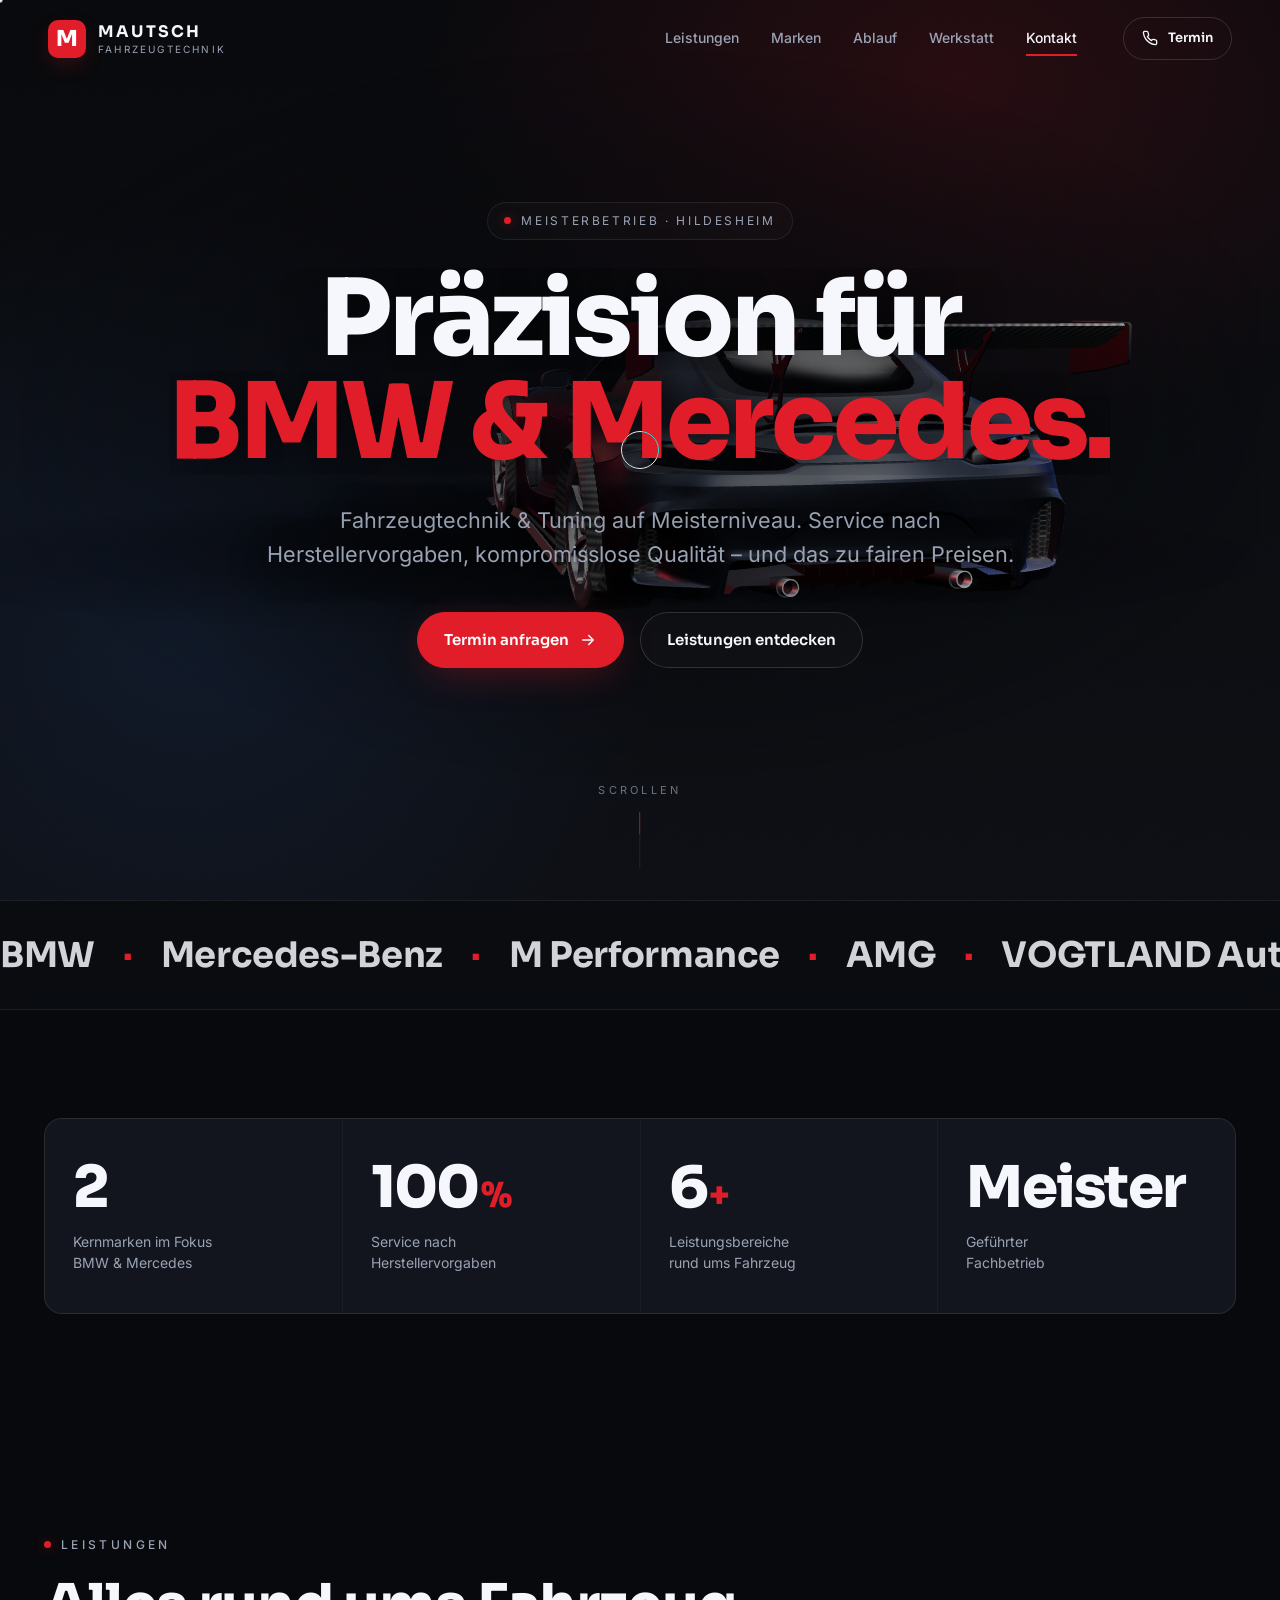
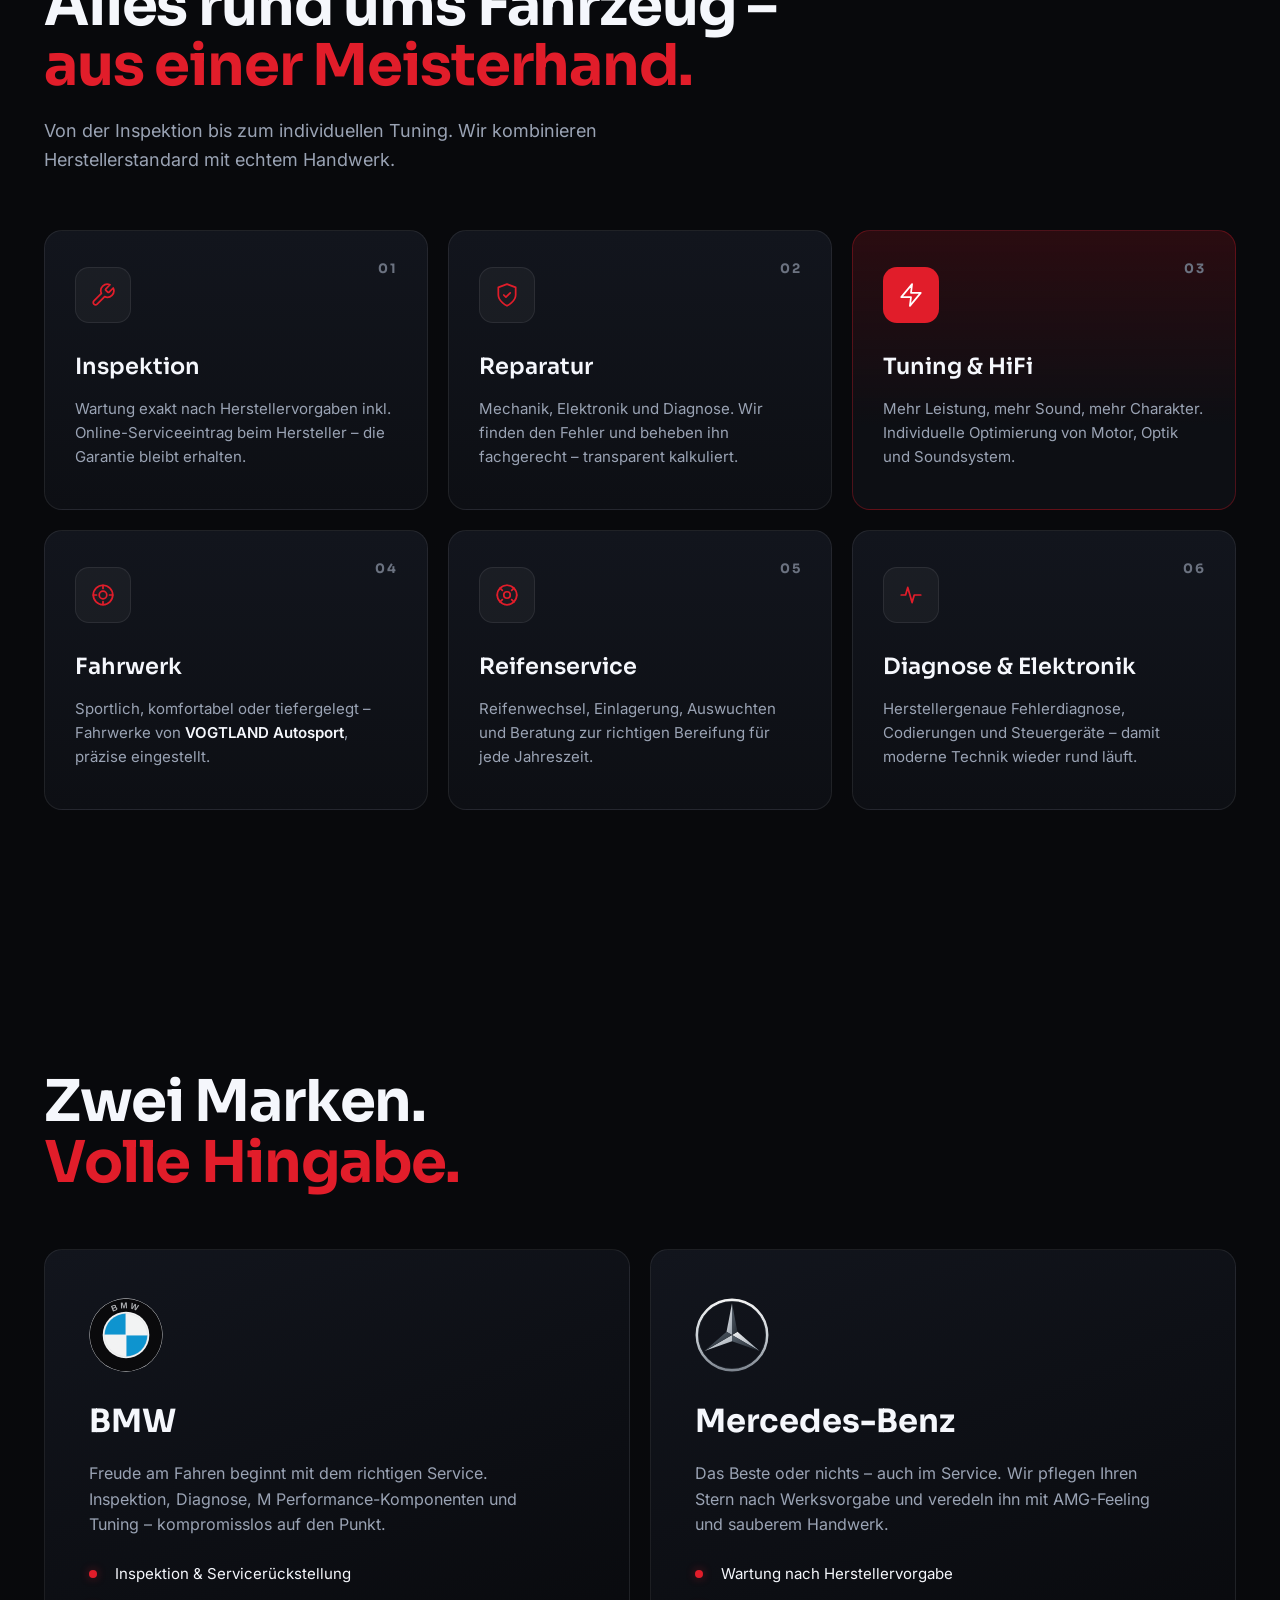
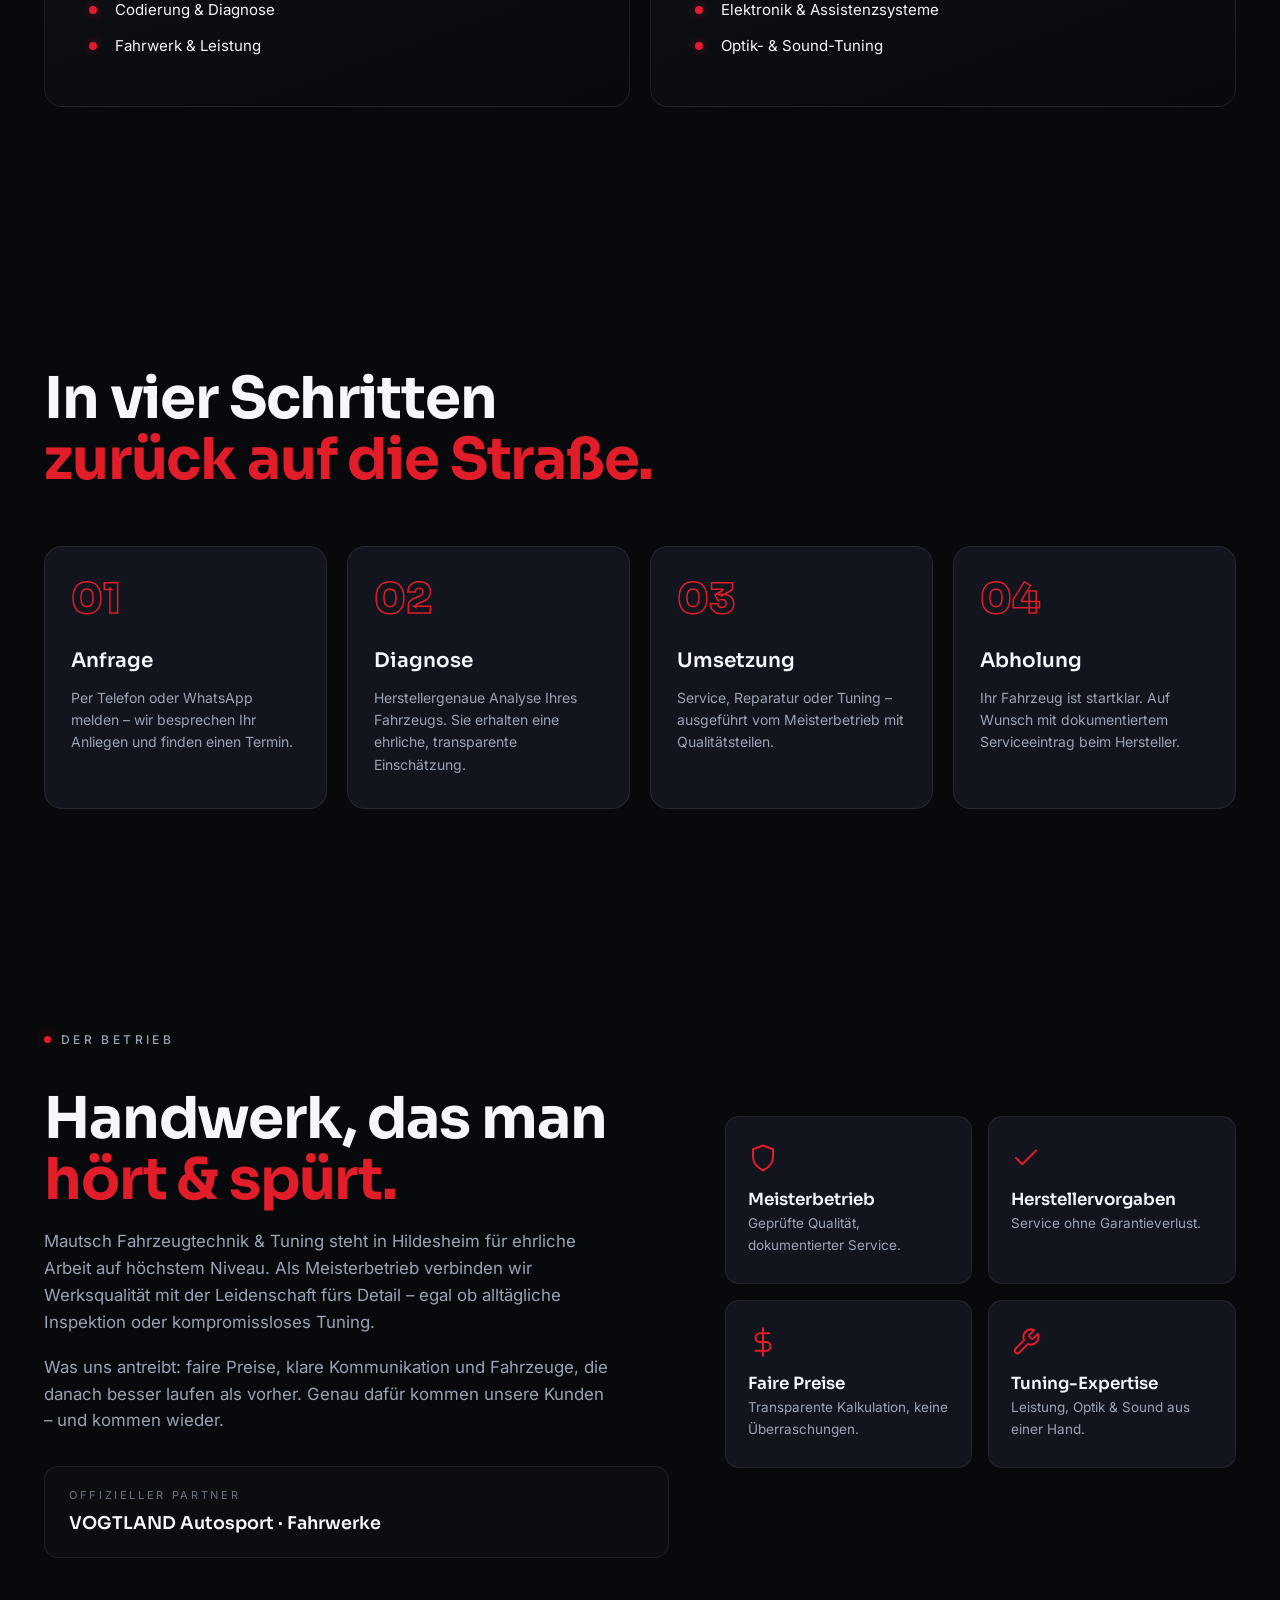
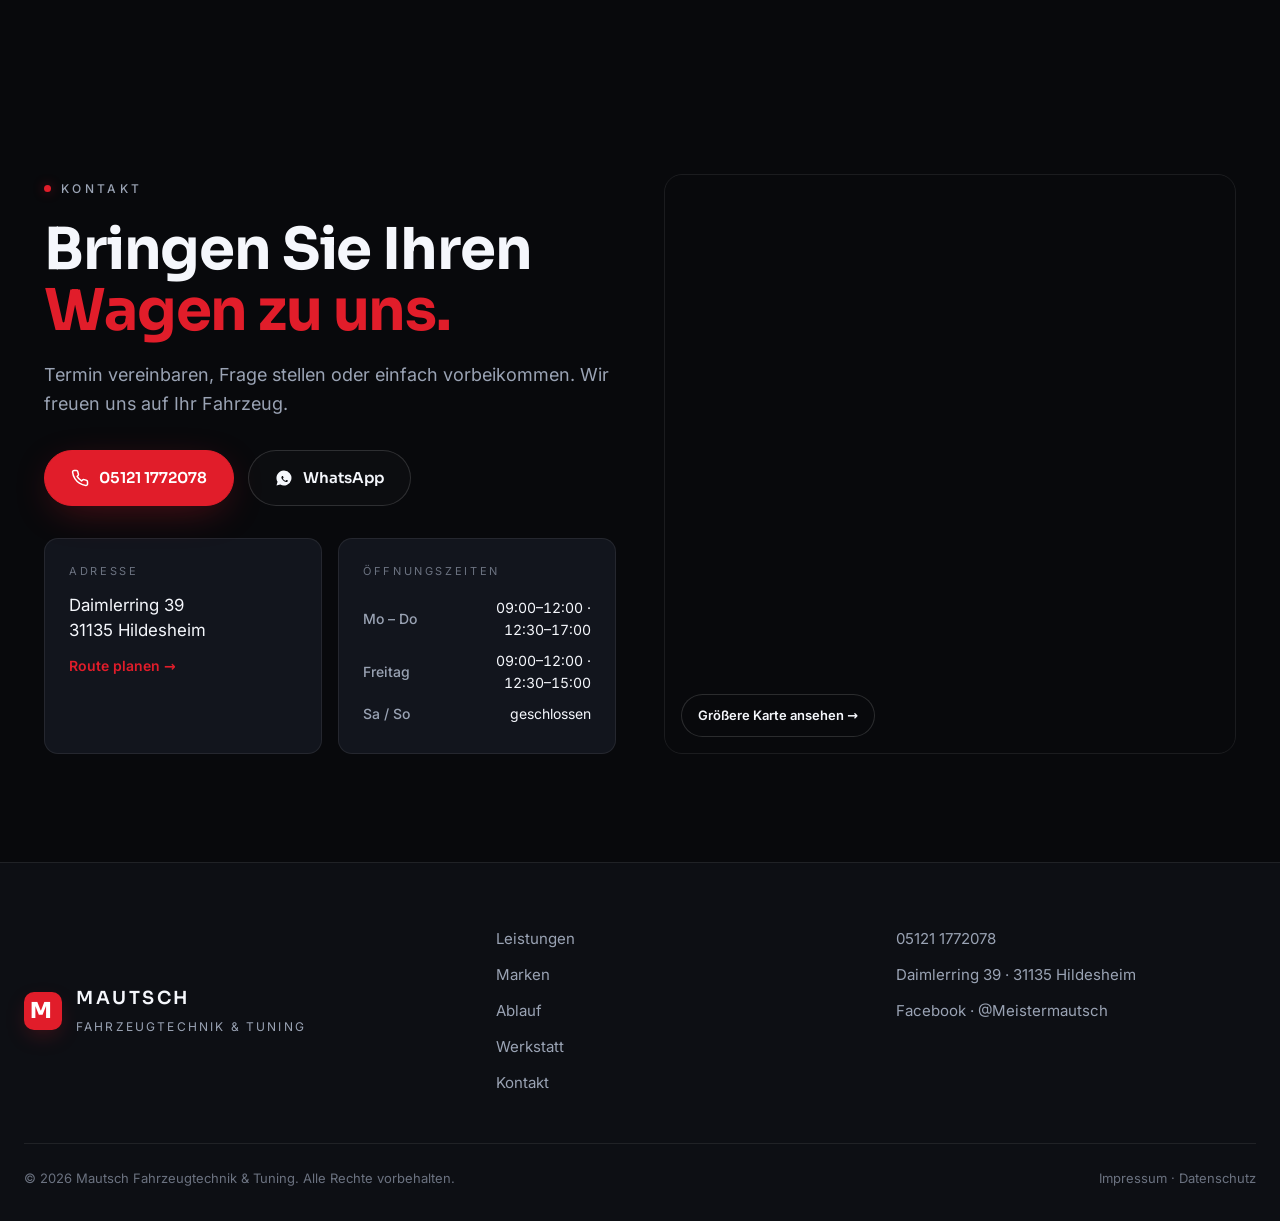
==== commit 82beb7f3: "Match BMW logo to reference (grey curved wordmark, lighter blue, rings) https://claude.ai/code/sessi" ====
--- a/mautsch-fahrzeugtechnik/index.html
+++ b/mautsch-fahrzeugtechnik/index.html
@@ -219,14 +219,22 @@
       <div class="brands__grid">
         <article class="brand-panel reveal-up">
           <div class="brand-panel__logo">
-            <svg viewBox="0 0 100 100" width="68" height="68" role="img" aria-label="BMW Logo">
-              <circle cx="50" cy="50" r="49" fill="#0b0b0d"/>
-              <circle cx="50" cy="50" r="49" fill="none" stroke="#2c2f37" stroke-width="1"/>
-              <circle cx="50" cy="50" r="37" fill="#ffffff"/>
-              <path d="M50 50 L50 13 A37 37 0 0 1 87 50 Z" fill="#0066B1"/>
-              <path d="M50 50 L50 87 A37 37 0 0 1 13 50 Z" fill="#0066B1"/>
-              <circle cx="50" cy="50" r="37" fill="none" stroke="#0b0b0d" stroke-width="0.5"/>
-              <text x="50" y="10.6" text-anchor="middle" font-size="9" font-weight="700" letter-spacing="0.6" font-family="Arial, Helvetica, sans-serif" fill="#ffffff">BMW</text>
+            <svg viewBox="0 0 200 200" width="74" height="74" role="img" aria-label="BMW Logo">
+              <defs>
+                <path id="bmwArcTop" d="M 28 100 A 72 72 0 0 1 172 100" fill="none"/>
+              </defs>
+              <circle cx="100" cy="100" r="99" fill="#e8eaed"/>
+              <circle cx="100" cy="100" r="98" fill="#0a0a0c"/>
+              <circle cx="100" cy="100" r="63" fill="#ffffff"/>
+              <circle cx="100" cy="100" r="58" fill="#ffffff"/>
+              <path d="M100 100 L100 42 A58 58 0 0 0 42 100 Z" fill="#0e9bd9"/>
+              <path d="M100 100 L100 158 A58 58 0 0 0 158 100 Z" fill="#0e9bd9"/>
+              <line x1="100" y1="41" x2="100" y2="159" stroke="#ffffff" stroke-width="2.4"/>
+              <line x1="41" y1="100" x2="159" y2="100" stroke="#ffffff" stroke-width="2.4"/>
+              <circle cx="100" cy="100" r="58" fill="none" stroke="#cdd1d6" stroke-width="0.6"/>
+              <text font-size="23" font-weight="700" letter-spacing="6" font-family="Helvetica, Arial, sans-serif" fill="#b7b9bc">
+                <textPath href="#bmwArcTop" startOffset="50%" text-anchor="middle">BMW</textPath>
+              </text>
             </svg>
           </div>
           <h3>BMW</h3>
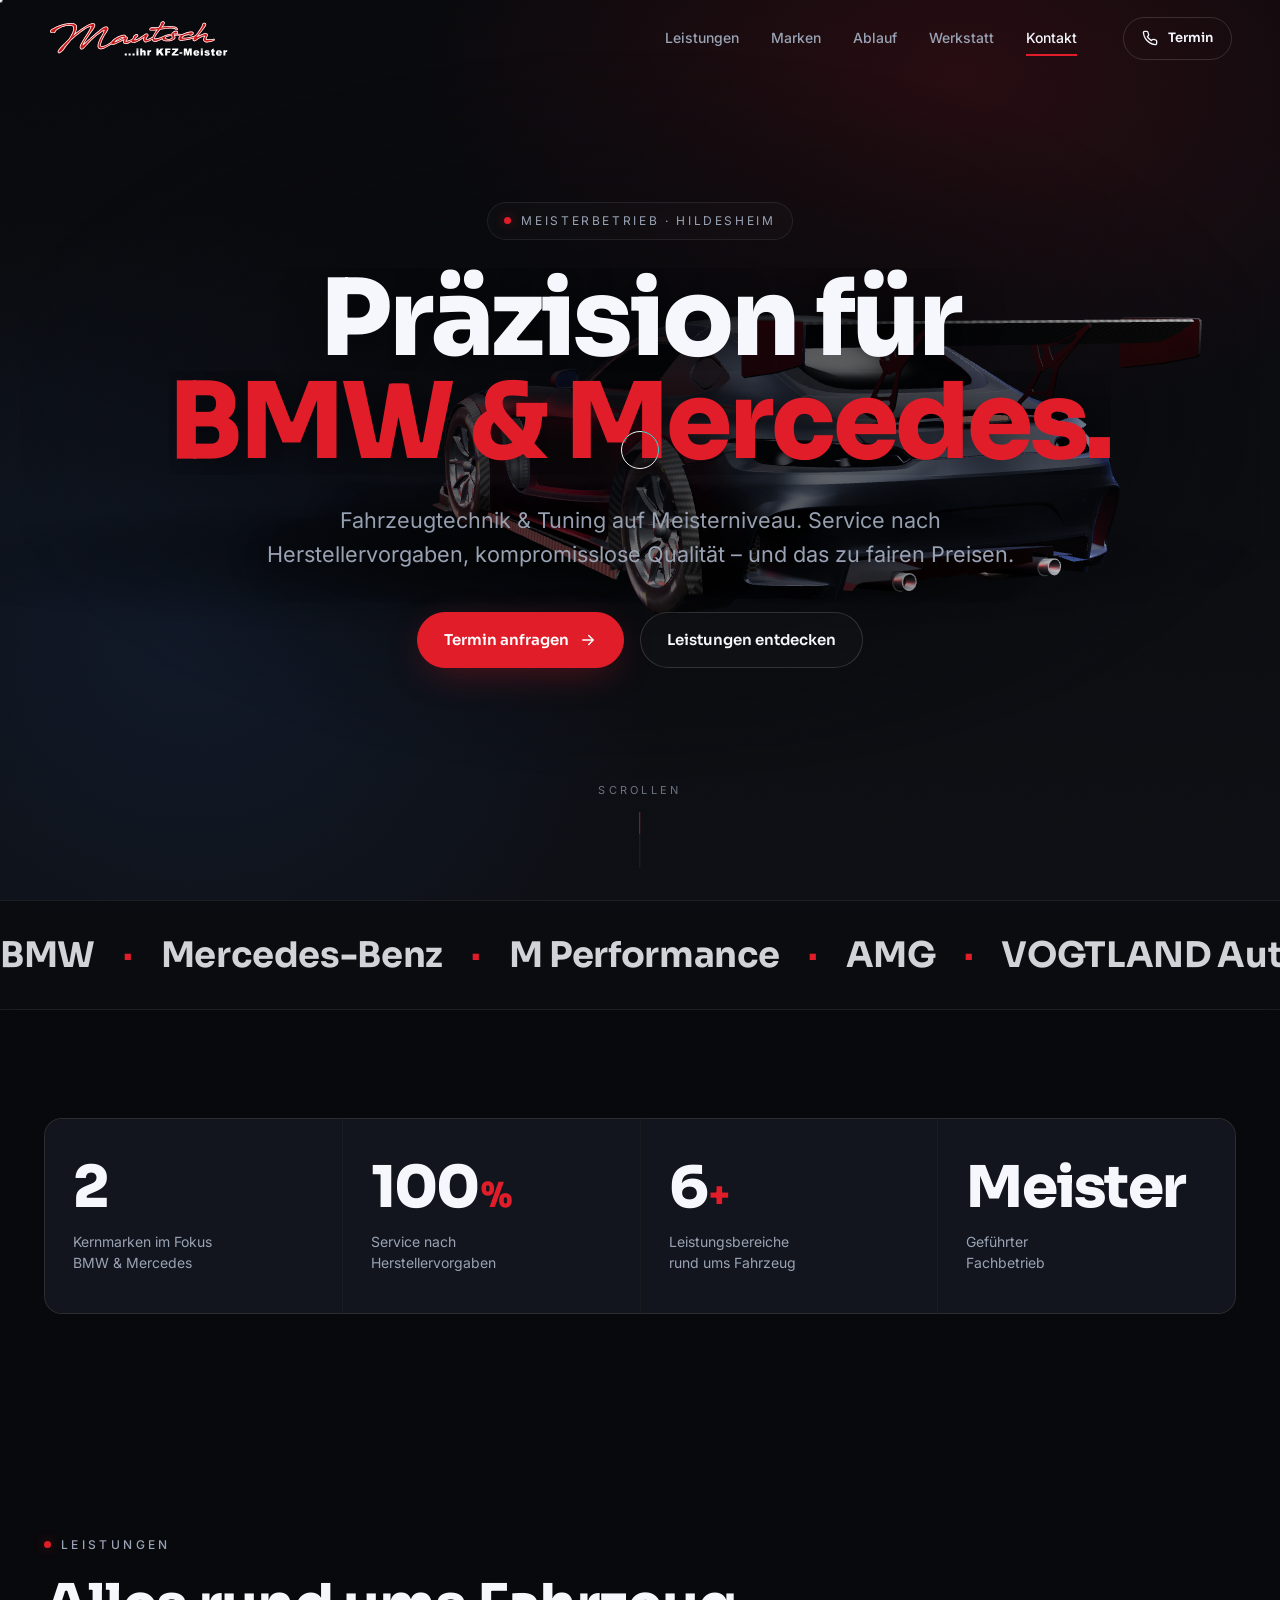
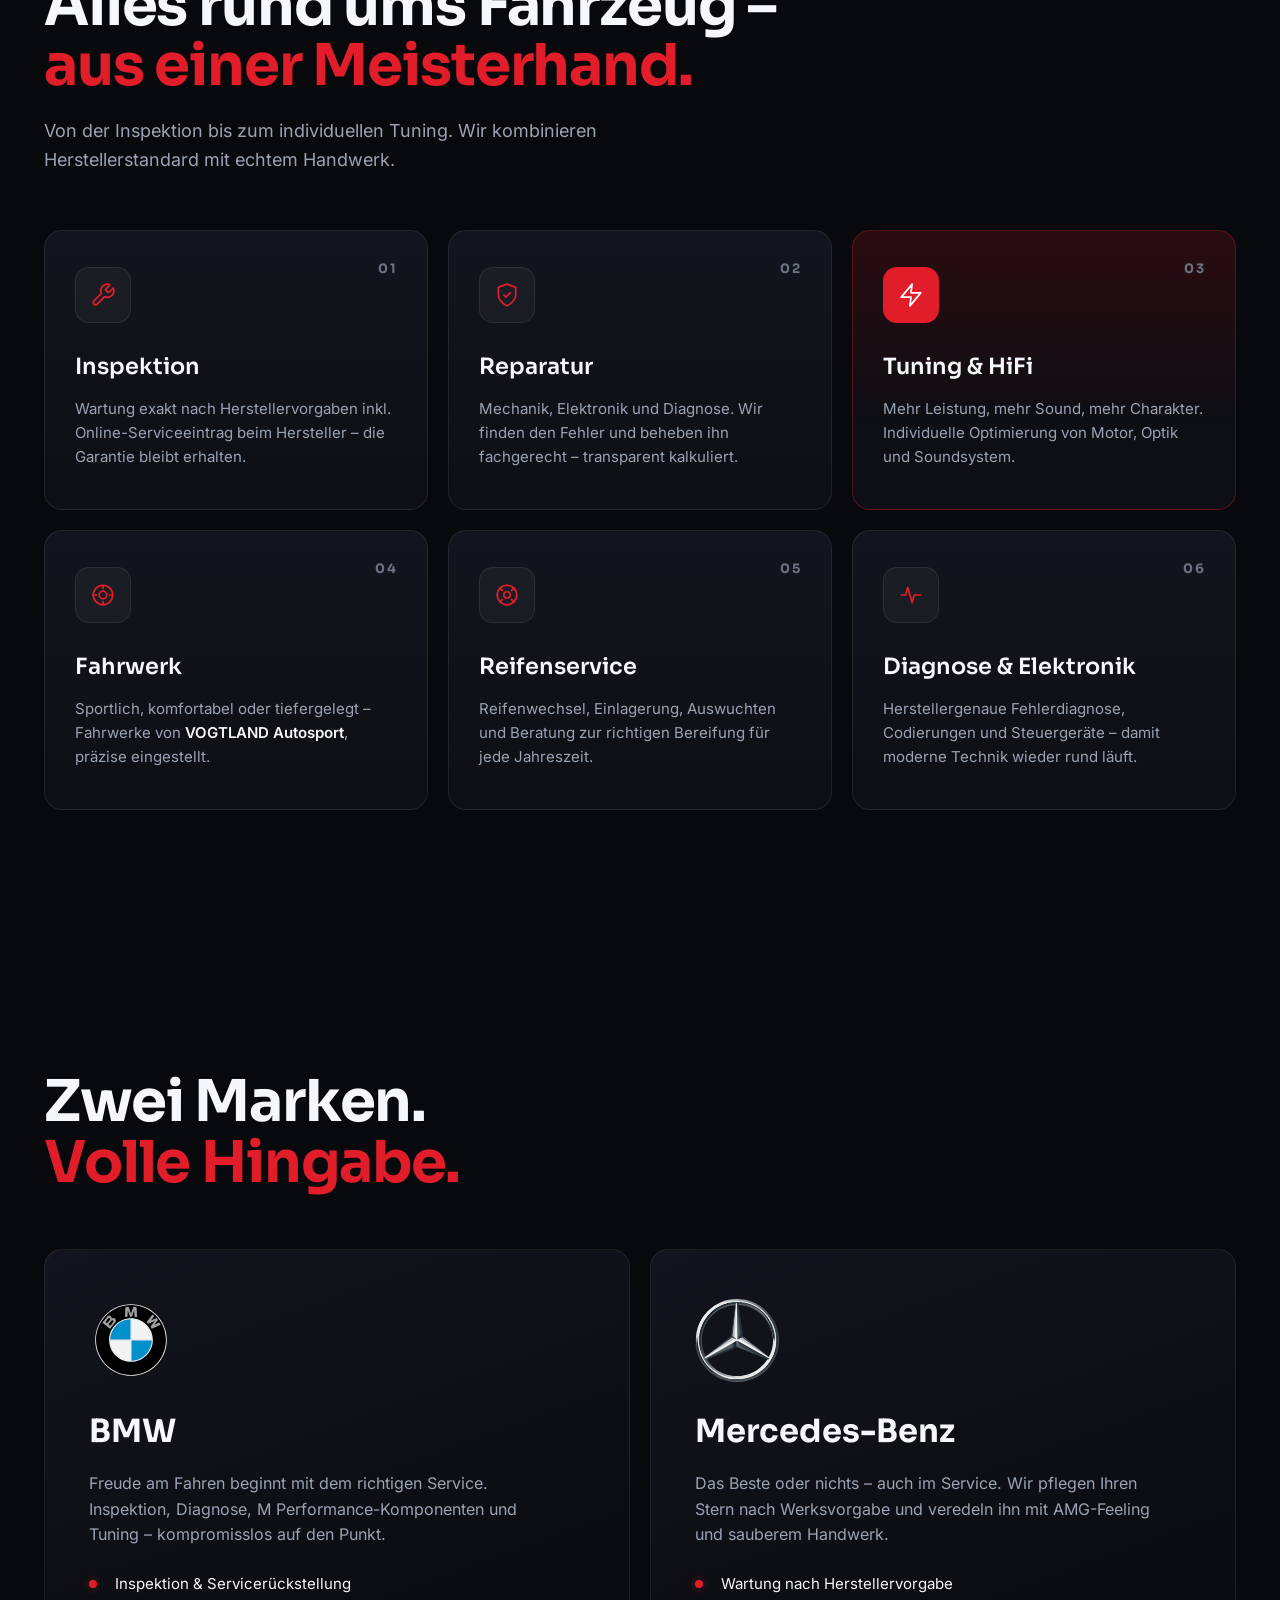
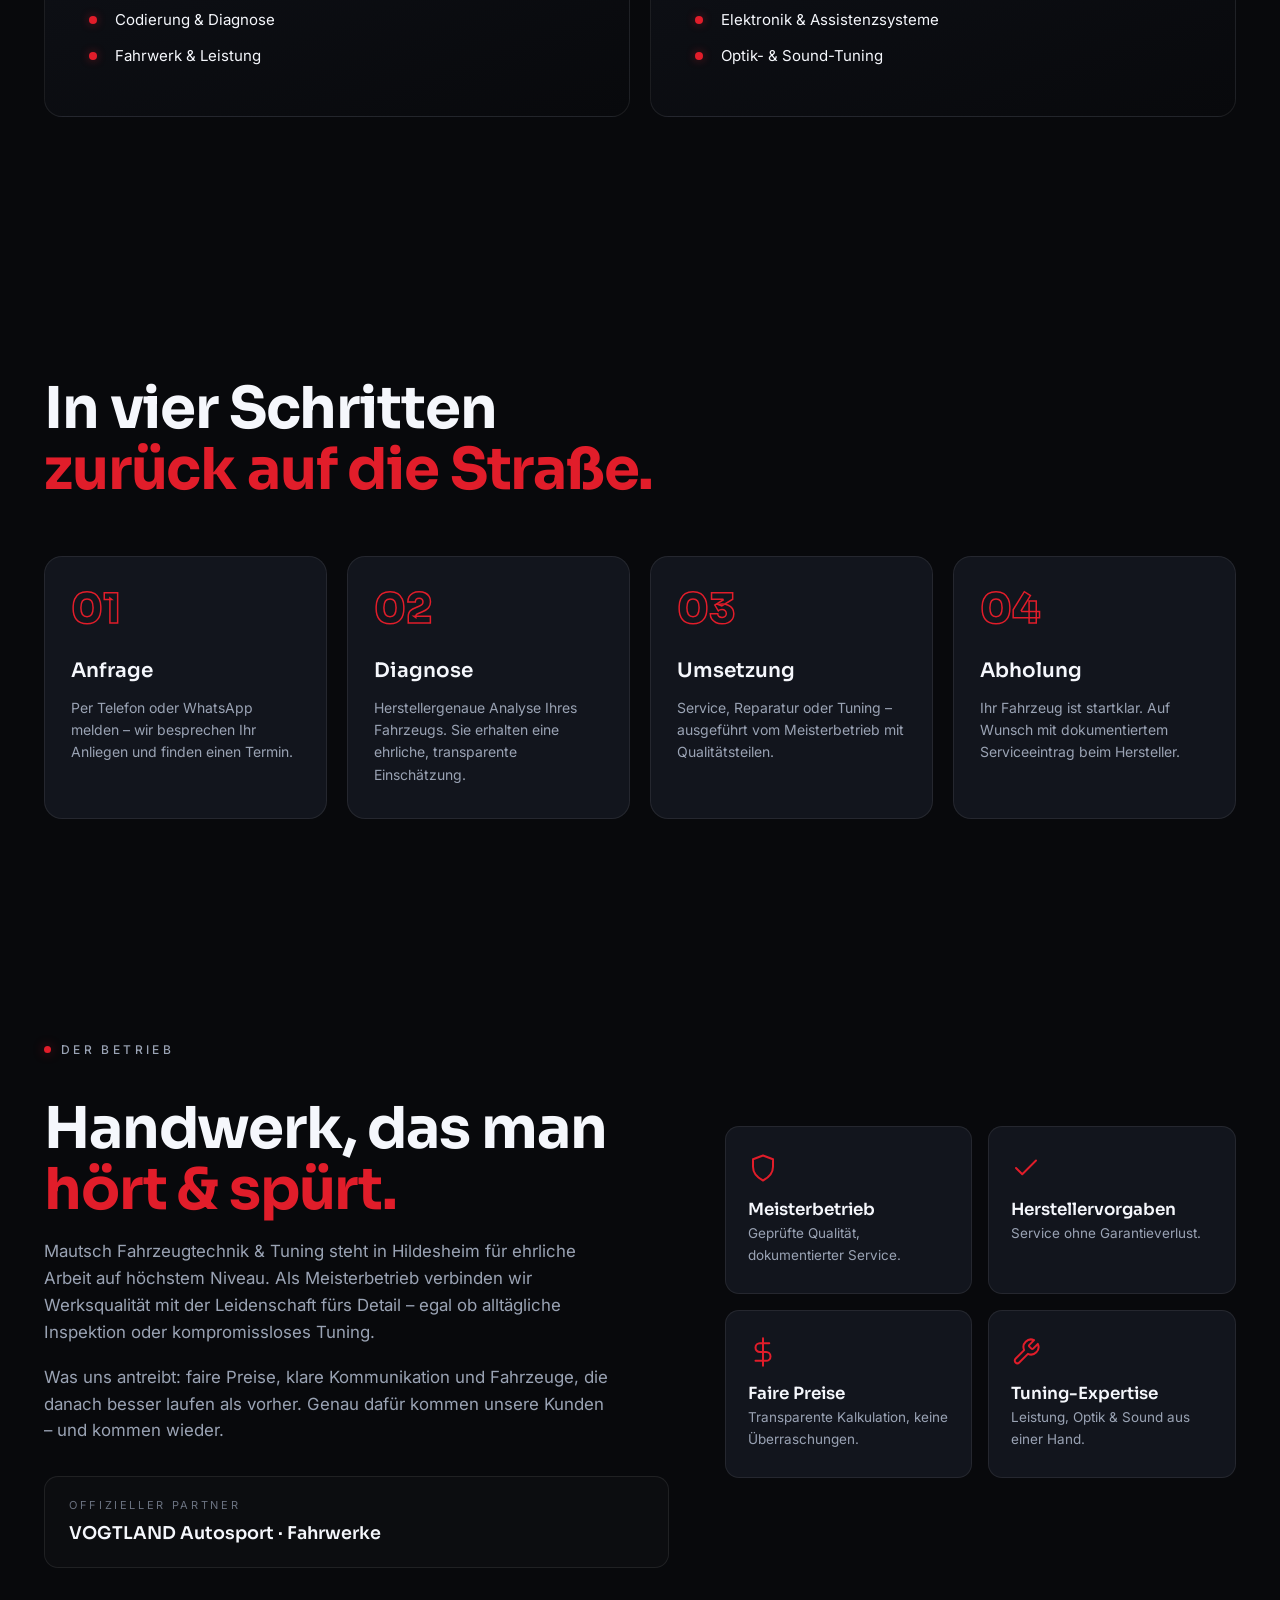
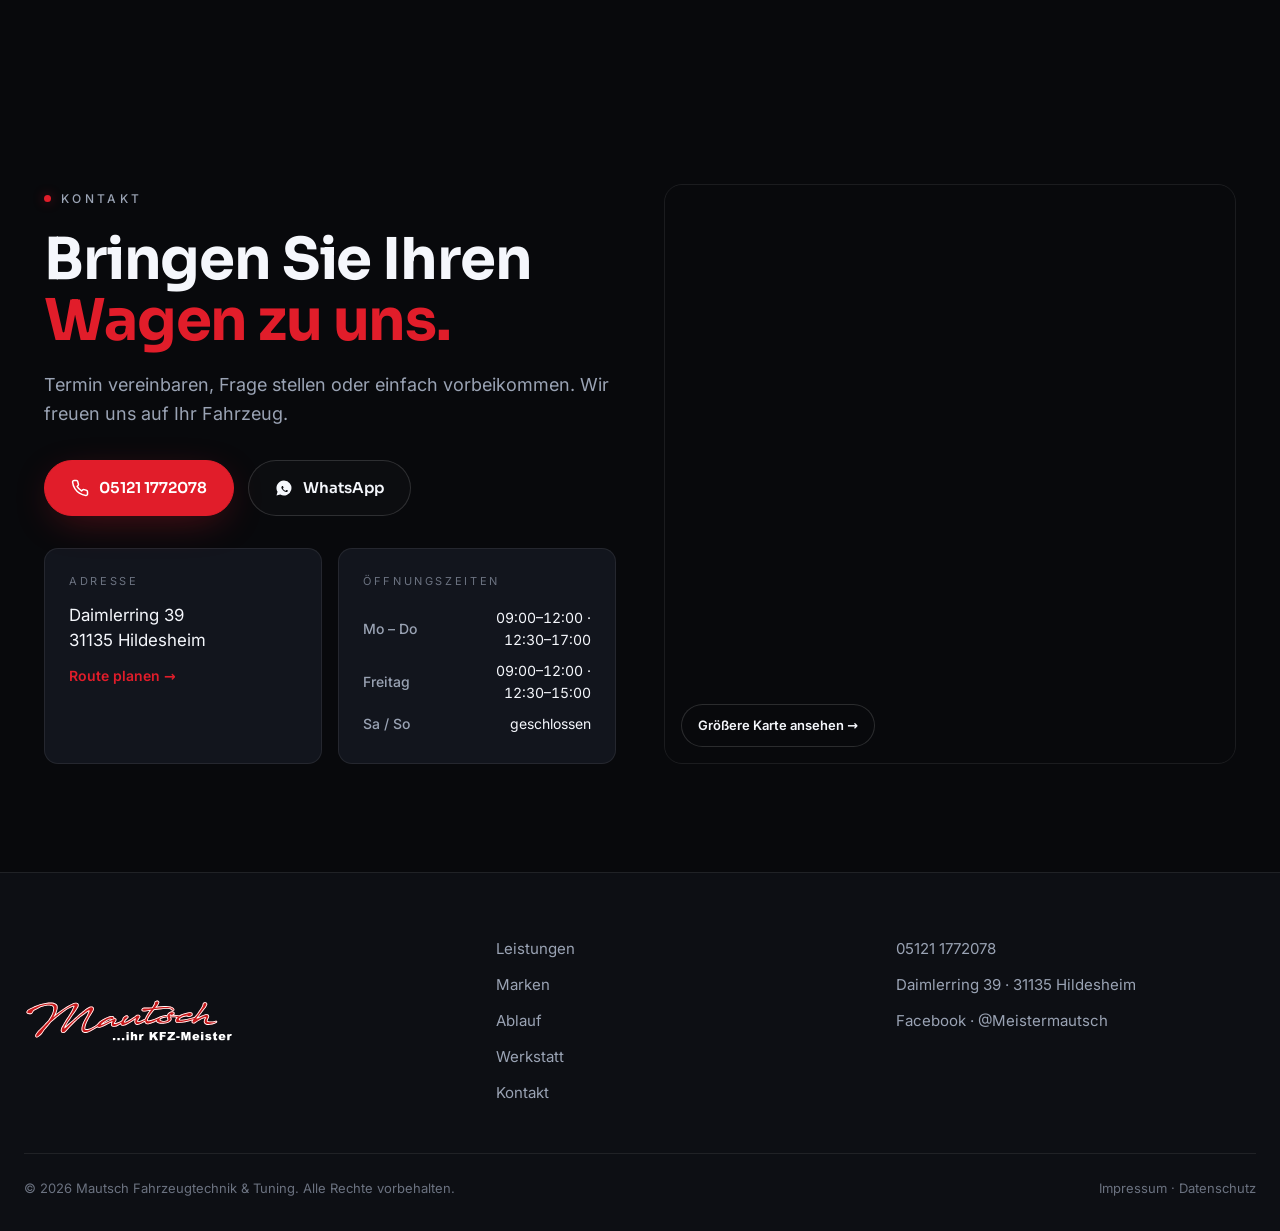
==== commit 349b8a5c: "Use real Mautsch / BMW / Mercedes logos throughout - Move uploaded BMW + Mercedes vector logos into " ====
--- a/mautsch-fahrzeugtechnik/index.html
+++ b/mautsch-fahrzeugtechnik/index.html
@@ -38,8 +38,7 @@
   <!-- ===== Preloader ===== -->
   <div class="preloader" id="preloader" aria-hidden="true">
     <div class="preloader__inner">
-      <div class="preloader__mark">M</div>
-      <div class="preloader__name">MAUTSCH<span>Fahrzeugtechnik &amp; Tuning</span></div>
+      <img class="preloader__logo" src="img/mautsch.svg" alt="Mautsch Fahrzeugtechnik &amp; Tuning" />
       <div class="preloader__bar"><span id="preloaderBar"></span></div>
       <div class="preloader__pct" id="preloaderPct">0%</div>
     </div>
@@ -58,8 +57,7 @@
   <!-- ===== Navigation ===== -->
   <header class="nav" id="nav">
     <a class="nav__brand" href="#top" aria-label="Mautsch Fahrzeugtechnik Startseite">
-      <span class="nav__brand-mark">M</span>
-      <span class="nav__brand-text">MAUTSCH<small>Fahrzeugtechnik</small></span>
+      <img class="nav__brand-logo" src="img/mautsch.svg" alt="Mautsch Fahrzeugtechnik &amp; Tuning" />
     </a>
     <nav class="nav__links" id="navLinks" aria-label="Hauptnavigation">
       <a href="#leistungen" data-link>Leistungen</a>
@@ -219,23 +217,7 @@
       <div class="brands__grid">
         <article class="brand-panel reveal-up">
           <div class="brand-panel__logo">
-            <svg viewBox="0 0 200 200" width="74" height="74" role="img" aria-label="BMW Logo">
-              <defs>
-                <path id="bmwArcTop" d="M 28 100 A 72 72 0 0 1 172 100" fill="none"/>
-              </defs>
-              <circle cx="100" cy="100" r="99" fill="#e8eaed"/>
-              <circle cx="100" cy="100" r="98" fill="#0a0a0c"/>
-              <circle cx="100" cy="100" r="63" fill="#ffffff"/>
-              <circle cx="100" cy="100" r="58" fill="#ffffff"/>
-              <path d="M100 100 L100 42 A58 58 0 0 0 42 100 Z" fill="#0e9bd9"/>
-              <path d="M100 100 L100 158 A58 58 0 0 0 158 100 Z" fill="#0e9bd9"/>
-              <line x1="100" y1="41" x2="100" y2="159" stroke="#ffffff" stroke-width="2.4"/>
-              <line x1="41" y1="100" x2="159" y2="100" stroke="#ffffff" stroke-width="2.4"/>
-              <circle cx="100" cy="100" r="58" fill="none" stroke="#cdd1d6" stroke-width="0.6"/>
-              <text font-size="23" font-weight="700" letter-spacing="6" font-family="Helvetica, Arial, sans-serif" fill="#b7b9bc">
-                <textPath href="#bmwArcTop" startOffset="50%" text-anchor="middle">BMW</textPath>
-              </text>
-            </svg>
+            <img src="img/bmw.svg" alt="BMW Logo" />
           </div>
           <h3>BMW</h3>
           <p>Freude am Fahren beginnt mit dem richtigen Service. Inspektion, Diagnose, M&nbsp;Performance-Komponenten und Tuning – kompromisslos auf den Punkt.</p>
@@ -247,31 +229,7 @@
         </article>
         <article class="brand-panel reveal-up">
           <div class="brand-panel__logo">
-            <svg viewBox="0 0 200 200" width="74" height="74" role="img" aria-label="Mercedes-Benz Logo">
-              <defs>
-                <linearGradient id="mbRing" x1="0" y1="0" x2="0" y2="1">
-                  <stop offset="0" stop-color="#ffffff"/>
-                  <stop offset="0.5" stop-color="#d7dde2"/>
-                  <stop offset="1" stop-color="#858d97"/>
-                </linearGradient>
-                <linearGradient id="mbLight" x1="0" y1="0" x2="0.7" y2="1">
-                  <stop offset="0" stop-color="#fbfcfd"/>
-                  <stop offset="1" stop-color="#aab3bd"/>
-                </linearGradient>
-                <linearGradient id="mbDark" x1="0" y1="0" x2="0.7" y2="1">
-                  <stop offset="0" stop-color="#5c6772"/>
-                  <stop offset="1" stop-color="#2a313a"/>
-                </linearGradient>
-              </defs>
-              <circle cx="100" cy="100" r="95" fill="none" stroke="url(#mbRing)" stroke-width="7"/>
-              <circle cx="100" cy="100" r="90.5" fill="none" stroke="#2a313a" stroke-width="1.2"/>
-              <path d="M100 14 L85.28 91.5 L100 100 Z" fill="url(#mbLight)"/>
-              <path d="M174.48 143 L114.72 91.5 L100 100 Z" fill="url(#mbLight)"/>
-              <path d="M25.52 143 L100 117 L100 100 Z" fill="url(#mbLight)"/>
-              <path d="M100 14 L100 100 L114.72 91.5 Z" fill="url(#mbDark)"/>
-              <path d="M174.48 143 L100 117 L100 100 Z" fill="url(#mbDark)"/>
-              <path d="M25.52 143 L85.28 91.5 L100 100 Z" fill="url(#mbDark)"/>
-            </svg>
+            <img src="img/mercedes.svg" alt="Mercedes-Benz Logo" />
           </div>
           <h3>Mercedes-Benz</h3>
           <p>Das Beste oder nichts – auch im Service. Wir pflegen Ihren Stern nach Werksvorgabe und veredeln ihn mit AMG-Feeling und sauberem Handwerk.</p>
@@ -399,11 +357,7 @@
   <footer class="footer">
     <div class="footer__top">
       <div class="footer__brand">
-        <span class="nav__brand-mark">M</span>
-        <div>
-          <strong>MAUTSCH</strong>
-          <span>Fahrzeugtechnik &amp; Tuning</span>
-        </div>
+        <img class="footer__logo" src="img/mautsch.svg" alt="Mautsch Fahrzeugtechnik &amp; Tuning" />
       </div>
       <nav class="footer__nav" aria-label="Footernavigation">
         <a href="#leistungen" data-link>Leistungen</a>
--- a/mautsch-fahrzeugtechnik/css/style.css
+++ b/mautsch-fahrzeugtechnik/css/style.css
@@ -233,6 +233,11 @@
   border-bottom-color: var(--border);
 }
 .nav__brand { display: flex; align-items: center; gap: 12px; margin-right: auto; }
+.nav__brand-logo { height: 38px; width: auto; display: block; }
+.footer__logo { height: 44px; width: auto; display: block; }
+.preloader__logo { width: min(300px, 64vw); height: auto; display: block; margin: 0 auto 26px; }
+.brand-panel__logo { height: 84px; display: flex; align-items: center; }
+.brand-panel__logo img { width: 84px; height: 84px; object-fit: contain; display: block; }
 .nav__brand-mark, .footer .nav__brand-mark {
   display: grid; place-items: center;
   width: 38px; height: 38px; border-radius: 10px;
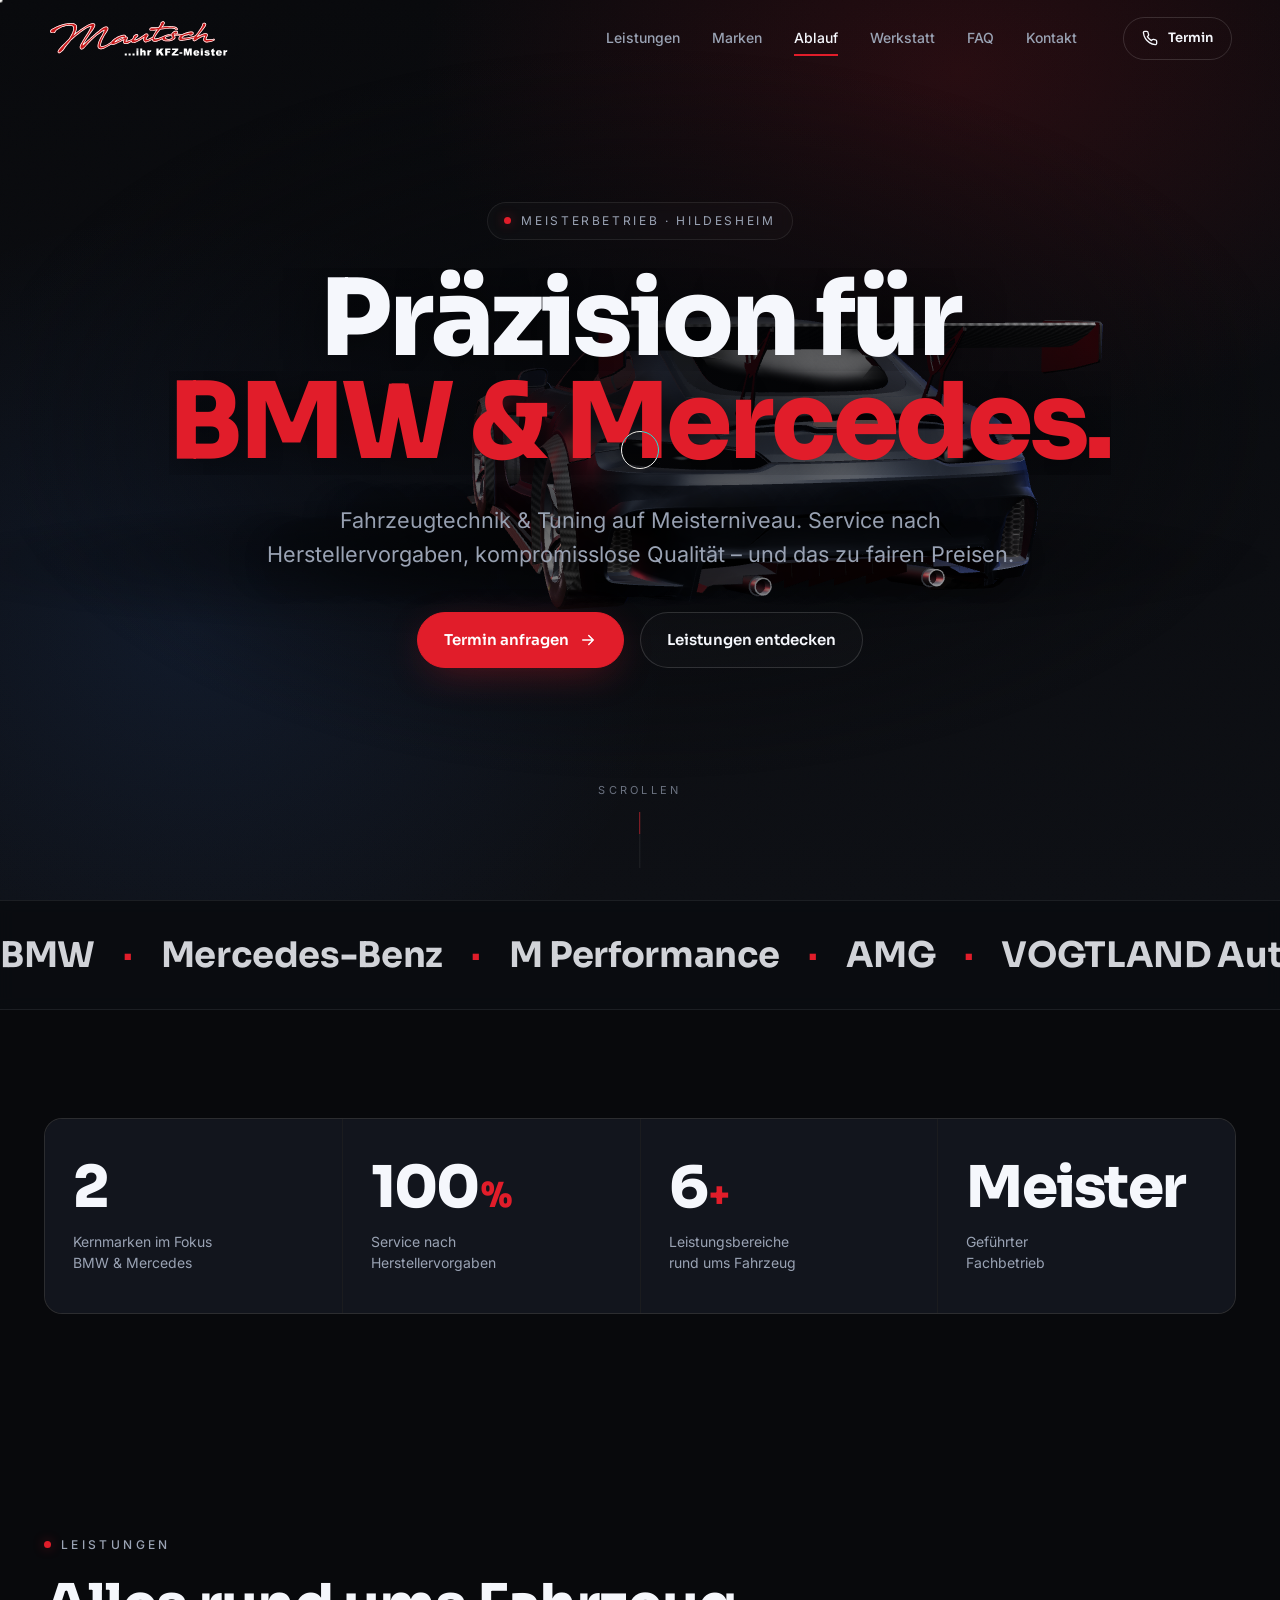
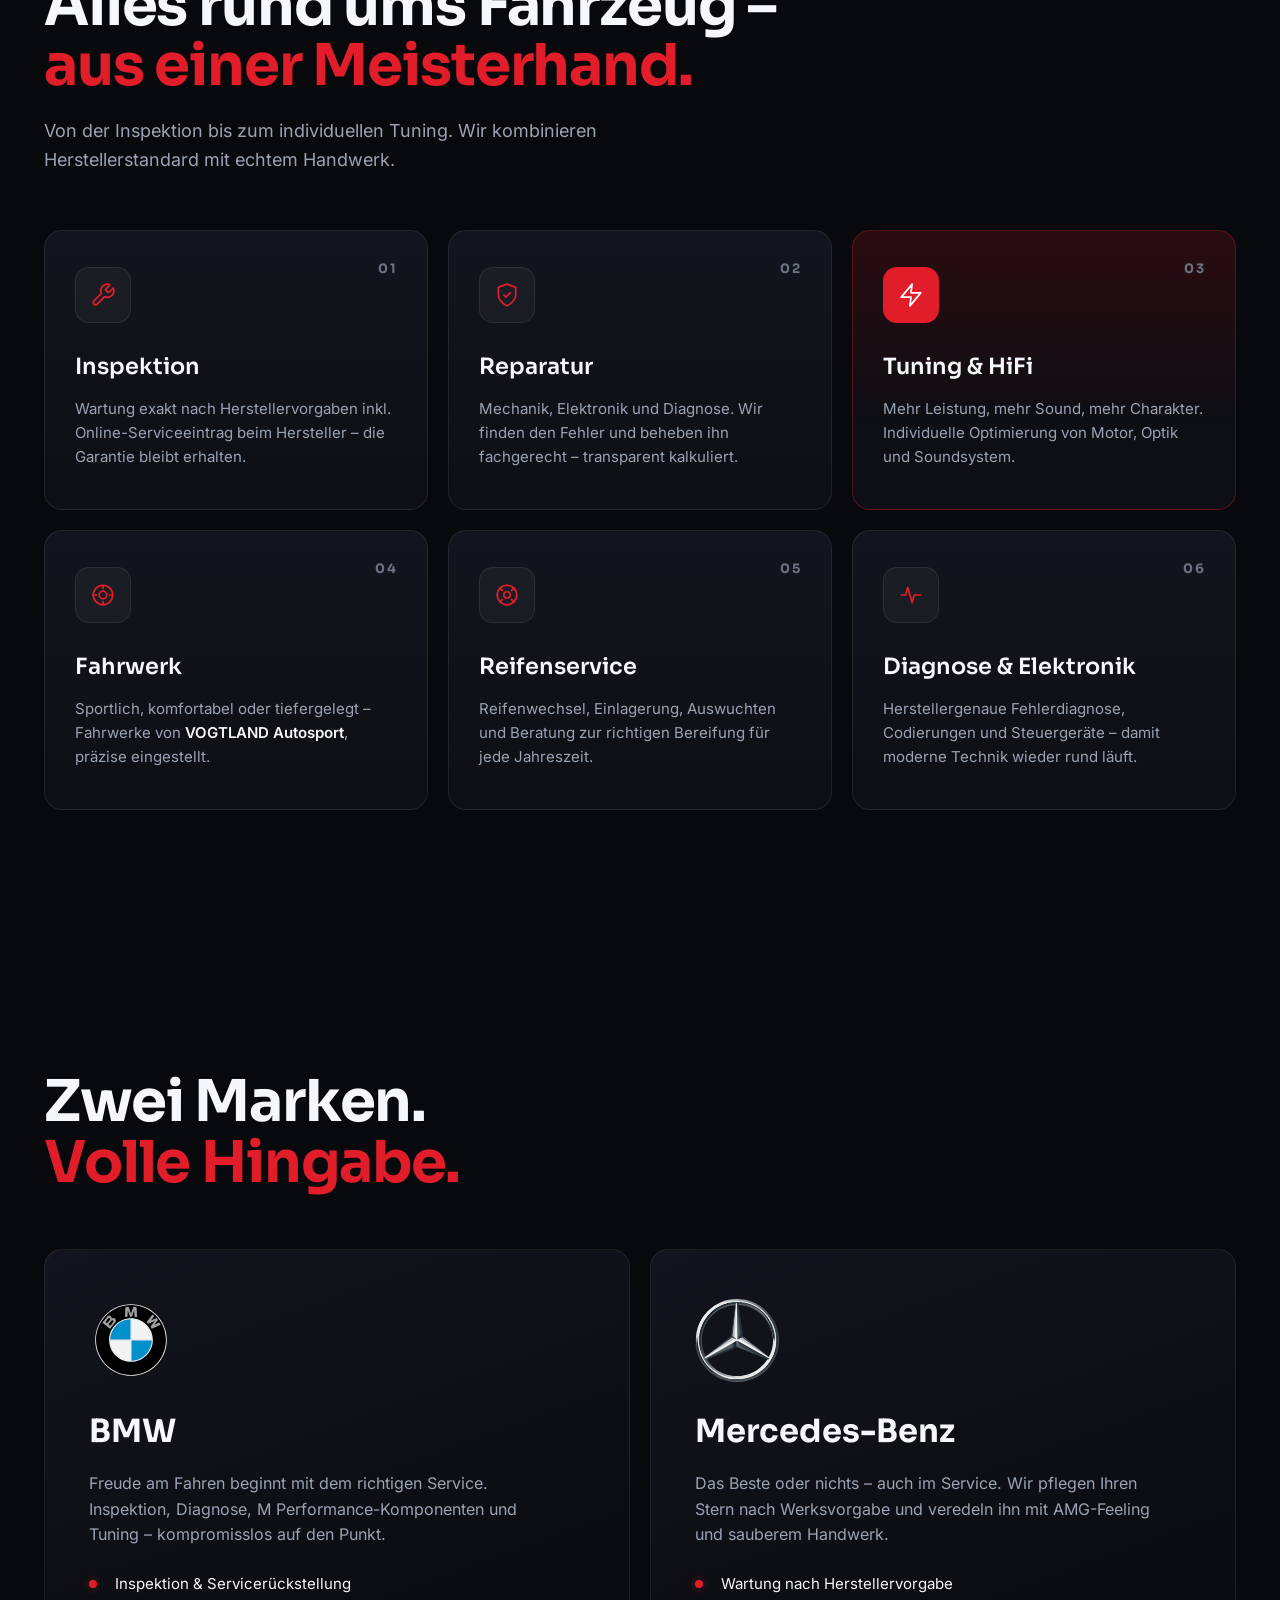
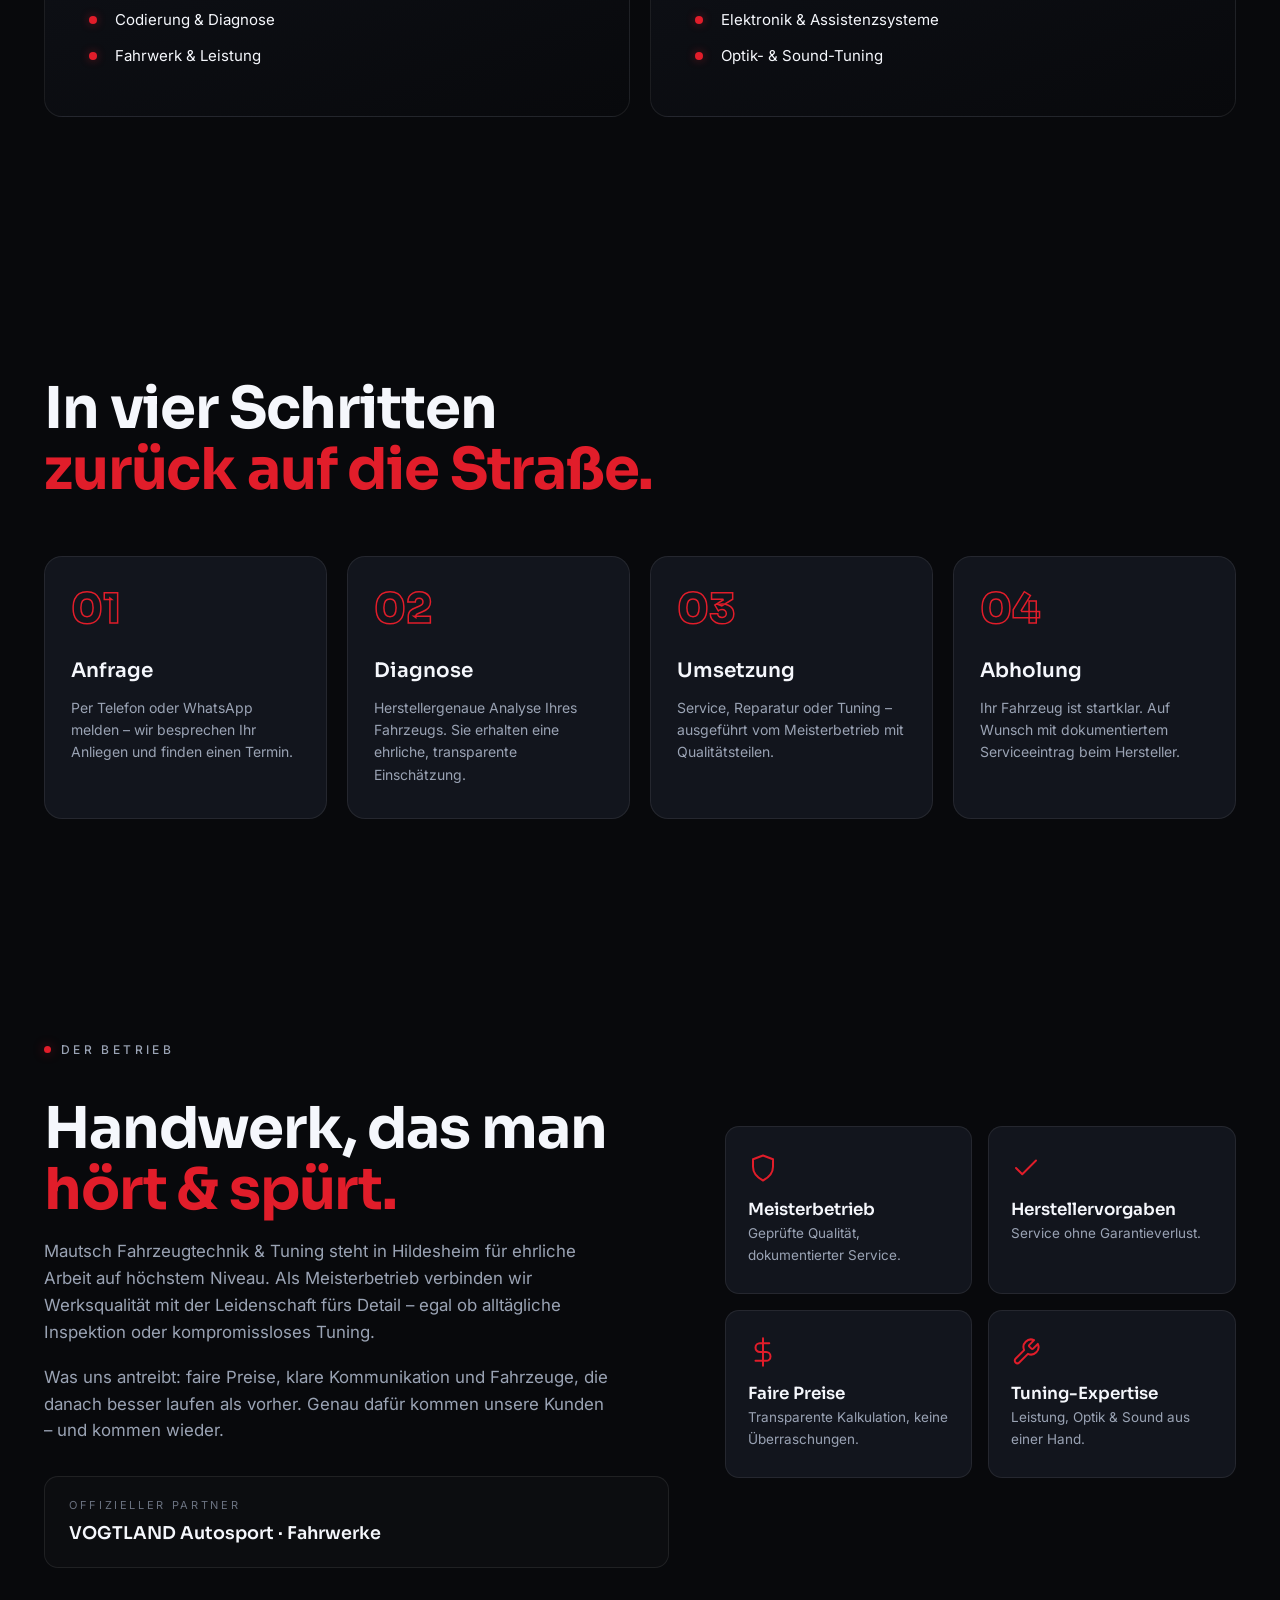
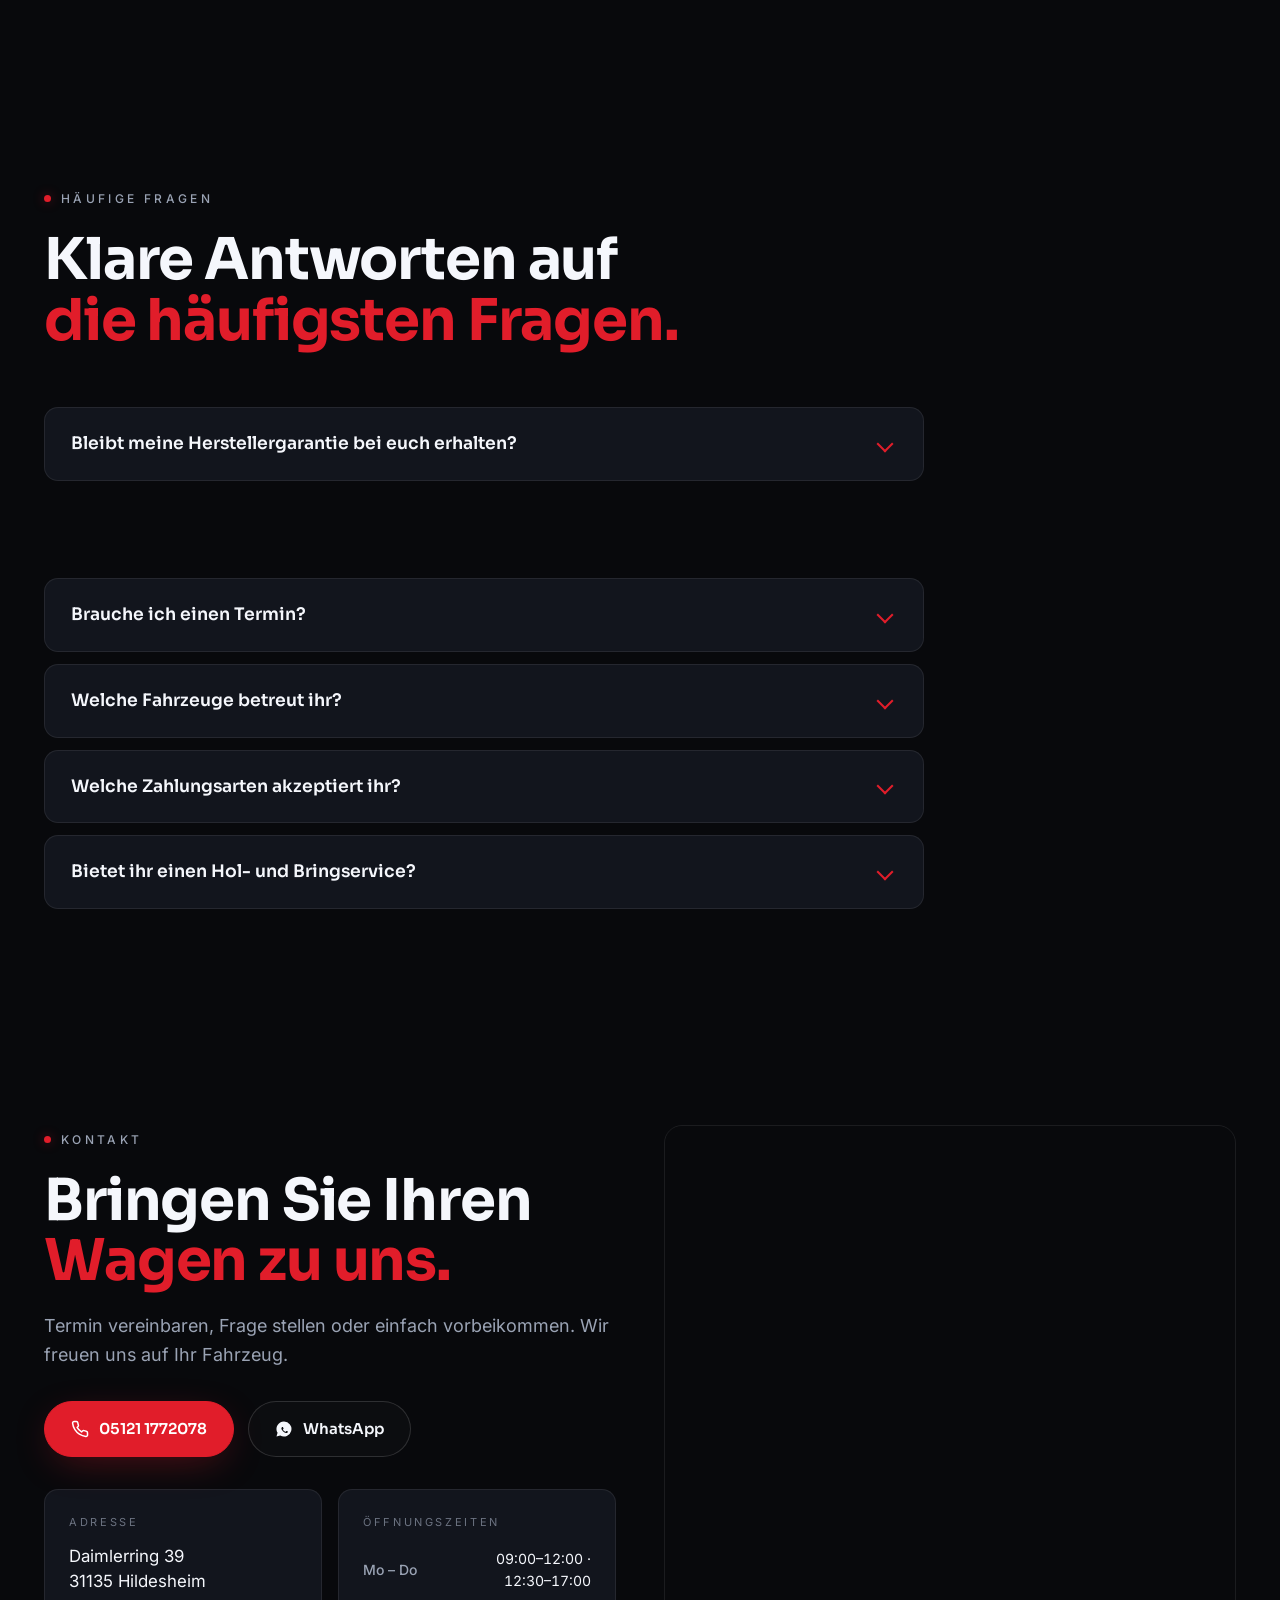
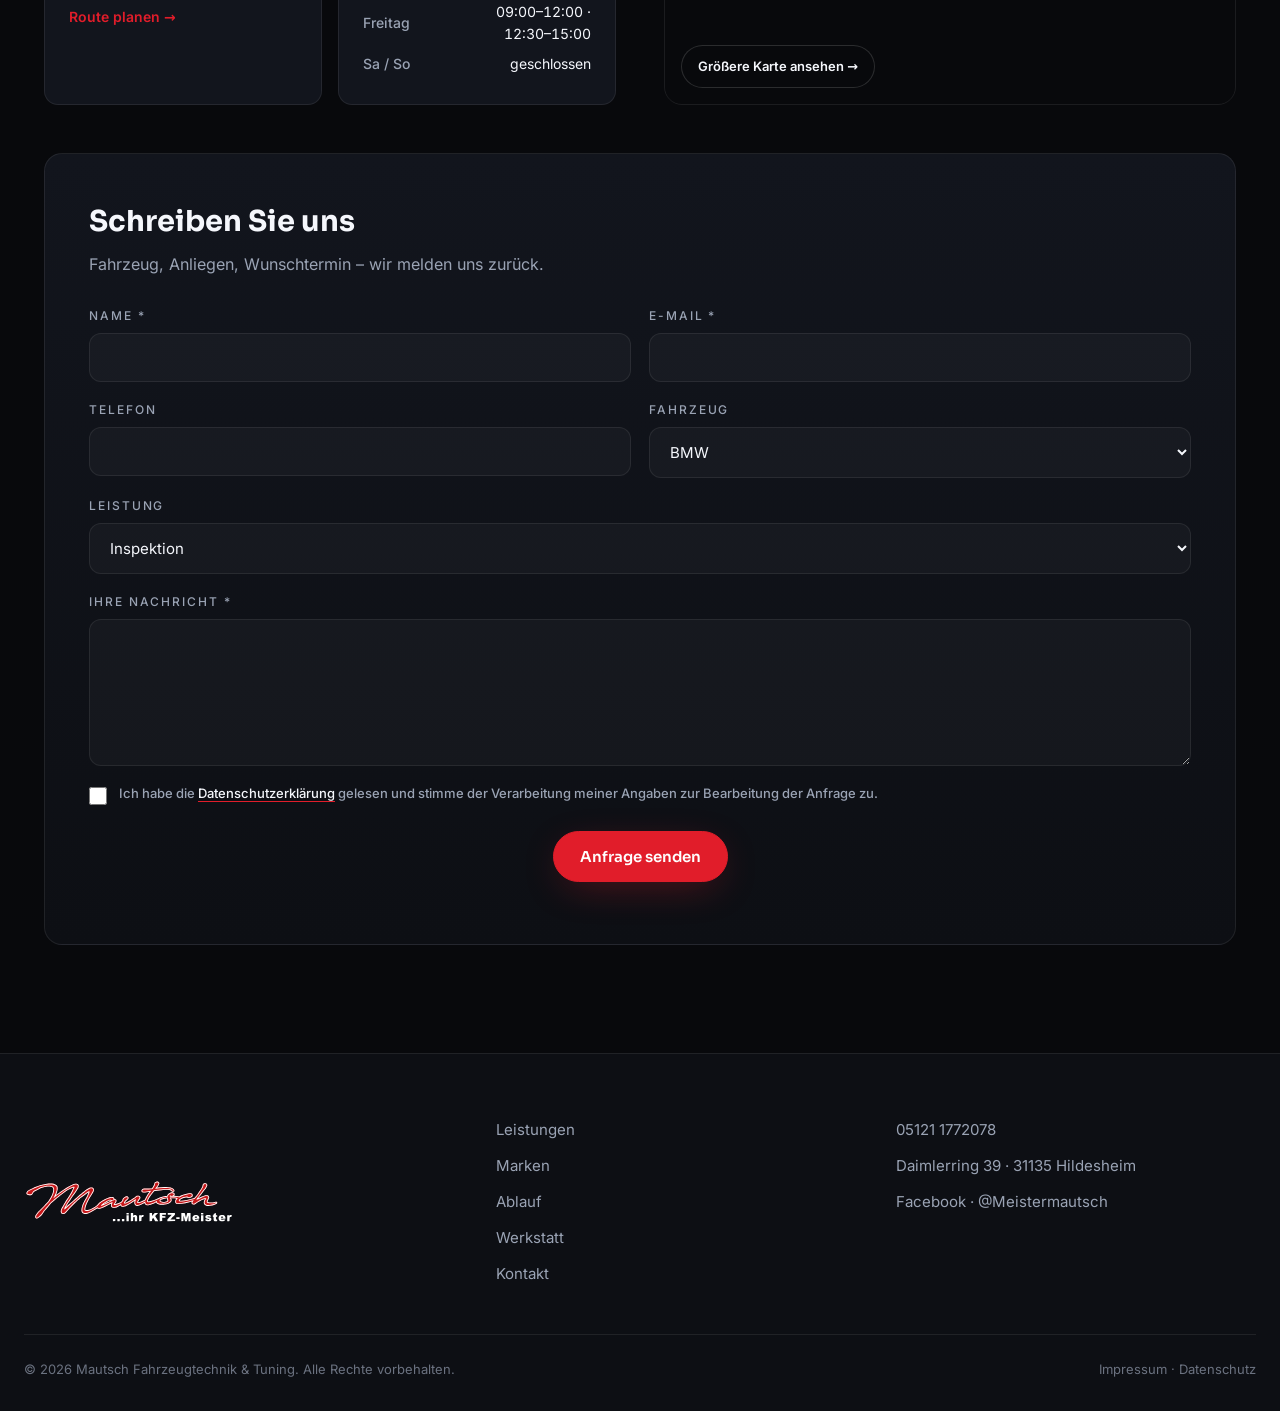
==== commit 20a46197: "Add interactive 3D color picker + FAQ, contact form, legal pages, SEO WOW - Live paint color picker " ====
--- a/mautsch-fahrzeugtechnik/index.html
+++ b/mautsch-fahrzeugtechnik/index.html
@@ -10,6 +10,33 @@
   <meta property="og:title" content="Mautsch Fahrzeugtechnik & Tuning" />
   <meta property="og:description" content="Meisterbetrieb für BMW & Mercedes in Hildesheim. Service nach Herstellervorgaben, Tuning, Fahrwerk & mehr." />
   <meta property="og:type" content="website" />
+
+  <script type="application/ld+json">
+  {
+    "@context": "https://schema.org",
+    "@type": "AutoRepair",
+    "name": "Mautsch Fahrzeugtechnik & Tuning",
+    "description": "Meisterbetrieb für BMW & Mercedes in Hildesheim. Inspektion, Reparatur, Tuning, Fahrwerk und Reifenservice.",
+    "url": "https://www.mautsch-fahrzeugtechnik.de",
+    "telephone": "+49-5121-1772078",
+    "priceRange": "$$",
+    "address": {
+      "@type": "PostalAddress",
+      "streetAddress": "Daimlerring 39",
+      "postalCode": "31135",
+      "addressLocality": "Hildesheim",
+      "addressCountry": "DE"
+    },
+    "geo": { "@type": "GeoCoordinates", "latitude": 52.155, "longitude": 9.95 },
+    "openingHoursSpecification": [
+      { "@type": "OpeningHoursSpecification", "dayOfWeek": ["Monday","Tuesday","Wednesday","Thursday"], "opens": "09:00", "closes": "17:00" },
+      { "@type": "OpeningHoursSpecification", "dayOfWeek": "Friday", "opens": "09:00", "closes": "15:00" }
+    ],
+    "areaServed": { "@type": "City", "name": "Hildesheim" },
+    "knowsAbout": ["BMW","Mercedes-Benz","Inspektion","Reparatur","Tuning","Fahrwerk","Reifenservice","Diagnose"],
+    "sameAs": ["https://www.facebook.com/Meistermautsch/"]
+  }
+  </script>
 
   <link rel="preload" href="fonts/sora-latin-700-normal.woff2" as="font" type="font/woff2" crossorigin />
   <link rel="preload" href="fonts/inter-latin-400-normal.woff2" as="font" type="font/woff2" crossorigin />
@@ -64,6 +91,7 @@
       <a href="#marken" data-link>Marken</a>
       <a href="#ablauf" data-link>Ablauf</a>
       <a href="#werkstatt" data-link>Werkstatt</a>
+      <a href="#faq" data-link>FAQ</a>
       <a href="#kontakt" data-link>Kontakt</a>
     </nav>
     <a href="tel:+4951211772078" class="btn btn--sm nav__cta" data-magnetic>
@@ -81,6 +109,7 @@
     <a href="#marken" data-link>Marken</a>
     <a href="#ablauf" data-link>Ablauf</a>
     <a href="#werkstatt" data-link>Werkstatt</a>
+    <a href="#faq" data-link>FAQ</a>
     <a href="#kontakt" data-link>Kontakt</a>
     <a href="tel:+4951211772078" class="btn">Termin anfragen</a>
   </div>
@@ -111,6 +140,18 @@
         <span>Scrollen</span>
         <div class="hero__scroll-line"><i></i></div>
       </div>
+
+      <div class="color-picker reveal-up" id="colorPicker" aria-label="Lackfarbe des 3D-Autos wählen">
+        <span class="color-picker__label">Lackfarbe</span>
+        <div class="color-picker__swatches" role="radiogroup" aria-label="Lackfarbe">
+          <button type="button" class="swatch is-active" data-color="#3a414e" style="--c:#3a414e" aria-label="Gunmetal" title="Gunmetal"></button>
+          <button type="button" class="swatch" data-color="#0c0d10" style="--c:#0c0d10" aria-label="Tiefschwarz" title="Tiefschwarz"></button>
+          <button type="button" class="swatch" data-color="#c1c5cc" style="--c:#c1c5cc" aria-label="Silber" title="Silber"></button>
+          <button type="button" class="swatch" data-color="#c8202a" style="--c:#c8202a" aria-label="Performance-Rot" title="Performance-Rot"></button>
+          <button type="button" class="swatch" data-color="#1d3a5e" style="--c:#1d3a5e" aria-label="Marineblau" title="Marineblau"></button>
+          <button type="button" class="swatch" data-color="#1b3d2a" style="--c:#1b3d2a" aria-label="British Racing Green" title="British Racing Green"></button>
+        </div>
+      </div>
     </section>
 
     <!-- ===== Brand marquee ===== -->
@@ -303,6 +344,40 @@
             <div><h4>Tuning-Expertise</h4><p>Leistung, Optik &amp; Sound aus einer Hand.</p></div>
           </div>
         </div>
+      </div>
+    </section>
+
+    <!-- ===== FAQ ===== -->
+    <section class="section faq" id="faq">
+      <div class="section__head">
+        <div class="section__eyebrow reveal-up"><span class="dot"></span> Häufige Fragen</div>
+        <h2 class="section__title reveal-up">Klare Antworten auf<br><span class="accent">die häufigsten Fragen.</span></h2>
+      </div>
+      <div class="faq__list">
+        <details class="faq-item reveal-up">
+          <summary><span>Bleibt meine Herstellergarantie bei euch erhalten?</span><i></i></summary>
+          <div class="faq-item__body"><p>Ja. Wir warten Ihr Fahrzeug strikt nach Herstellervorgaben und tragen den Service online beim Hersteller ein – die Neuwagengarantie bleibt vollständig erhalten.</p></div>
+        </details>
+        <details class="faq-item reveal-up">
+          <summary><span>Ist Tuning mit TÜV-Eintragung möglich?</span><i></i></summary>
+          <div class="faq-item__body"><p>Wir verbauen ausschließlich Komponenten mit Teilegutachten, ABE oder EG-Betriebserlaubnis. Eintragungen koordinieren wir mit den Prüforganisationen, damit Ihr Umbau am Ende sauber im Fahrzeugschein steht.</p></div>
+        </details>
+        <details class="faq-item reveal-up">
+          <summary><span>Brauche ich einen Termin?</span><i></i></summary>
+          <div class="faq-item__body"><p>Für planbare Arbeiten ja – ein Anruf oder eine WhatsApp-Nachricht genügt. Bei Pannen oder akuten Defekten finden wir kurzfristig einen Slot.</p></div>
+        </details>
+        <details class="faq-item reveal-up">
+          <summary><span>Welche Fahrzeuge betreut ihr?</span><i></i></summary>
+          <div class="faq-item__body"><p>Unser Schwerpunkt liegt auf BMW und Mercedes-Benz – vom Daily über Sportwagen bis SUV. Andere Marken gerne auf Anfrage.</p></div>
+        </details>
+        <details class="faq-item reveal-up">
+          <summary><span>Welche Zahlungsarten akzeptiert ihr?</span><i></i></summary>
+          <div class="faq-item__body"><p>EC-Karte, Bargeld und Überweisung. Auf Wunsch erhalten Sie vor Beginn einen verbindlichen Kostenvoranschlag – ohne Überraschungen am Ende.</p></div>
+        </details>
+        <details class="faq-item reveal-up">
+          <summary><span>Bietet ihr einen Hol- und Bringservice?</span><i></i></summary>
+          <div class="faq-item__body"><p>Im Großraum Hildesheim auf Absprache – fragen Sie einfach bei der Terminbuchung danach.</p></div>
+        </details>
       </div>
     </section>
 
@@ -350,6 +425,59 @@
           <a class="contact__map-link" href="https://www.openstreetmap.org/search?query=Daimlerring%2039%2C%2031135%20Hildesheim" target="_blank" rel="noopener">Größere Karte ansehen →</a>
         </div>
       </div>
+
+      <div class="contact__form-wrap reveal-up">
+        <div class="contact__form-head">
+          <h3>Schreiben Sie uns</h3>
+          <p>Fahrzeug, Anliegen, Wunschtermin – wir melden uns zurück.</p>
+        </div>
+        <form class="contact__form" id="contactForm" novalidate>
+          <div class="field">
+            <label for="cf-name">Name *</label>
+            <input id="cf-name" name="name" type="text" required autocomplete="name" />
+          </div>
+          <div class="field">
+            <label for="cf-email">E-Mail *</label>
+            <input id="cf-email" name="email" type="email" required autocomplete="email" />
+          </div>
+          <div class="field">
+            <label for="cf-phone">Telefon</label>
+            <input id="cf-phone" name="phone" type="tel" autocomplete="tel" />
+          </div>
+          <div class="field">
+            <label for="cf-vehicle">Fahrzeug</label>
+            <select id="cf-vehicle" name="vehicle">
+              <option>BMW</option>
+              <option>Mercedes-Benz</option>
+              <option>Andere Marke</option>
+            </select>
+          </div>
+          <div class="field field--full">
+            <label for="cf-service">Leistung</label>
+            <select id="cf-service" name="service">
+              <option>Inspektion</option>
+              <option>Reparatur</option>
+              <option>Tuning &amp; HiFi</option>
+              <option>Fahrwerk</option>
+              <option>Reifenservice</option>
+              <option>Diagnose &amp; Elektronik</option>
+              <option>Sonstiges</option>
+            </select>
+          </div>
+          <div class="field field--full">
+            <label for="cf-msg">Ihre Nachricht *</label>
+            <textarea id="cf-msg" name="message" rows="5" required></textarea>
+          </div>
+          <div class="field field--full field--check">
+            <input id="cf-gdpr" name="gdpr" type="checkbox" required />
+            <label for="cf-gdpr">Ich habe die <a href="datenschutz.html">Datenschutzerklärung</a> gelesen und stimme der Verarbeitung meiner Angaben zur Bearbeitung der Anfrage zu.</label>
+          </div>
+          <div class="field field--full contact__form-actions">
+            <button type="submit" class="btn btn--primary" data-magnetic>Anfrage senden</button>
+            <span class="contact__form-status" id="cfStatus" role="status" aria-live="polite"></span>
+          </div>
+        </form>
+      </div>
     </section>
   </main>
 
@@ -374,7 +502,7 @@
     </div>
     <div class="footer__bottom">
       <span>© <span id="year"></span> Mautsch Fahrzeugtechnik &amp; Tuning. Alle Rechte vorbehalten.</span>
-      <span class="footer__legal"><a href="#">Impressum</a> · <a href="#">Datenschutz</a></span>
+      <span class="footer__legal"><a href="impressum.html">Impressum</a> · <a href="datenschutz.html">Datenschutz</a></span>
     </div>
   </footer>
 </body>
--- a/mautsch-fahrzeugtechnik/css/style.css
+++ b/mautsch-fahrzeugtechnik/css/style.css
@@ -330,6 +330,44 @@
 @keyframes scrolldown { 0%{ transform: translateY(-100%);} 100%{ transform: translateY(250%);} }
 
 /* ============================================================
+   Color picker (3D paint)
+   ============================================================ */
+.color-picker {
+  position: absolute;
+  bottom: 28px;
+  right: 28px;
+  z-index: 3;
+  display: flex; flex-direction: column; gap: 10px;
+  padding: 14px 18px;
+  background: rgba(13, 15, 20, 0.65);
+  backdrop-filter: blur(14px) saturate(140%);
+  border: 1px solid var(--border);
+  border-radius: 16px;
+  box-shadow: 0 20px 50px -20px rgba(0, 0, 0, 0.6);
+}
+.color-picker__label {
+  font-size: 10px; letter-spacing: 0.28em; text-transform: uppercase;
+  color: var(--muted); font-weight: 500;
+}
+.color-picker__swatches { display: flex; gap: 8px; }
+.swatch {
+  width: 28px; height: 28px; padding: 0;
+  border-radius: 50%;
+  border: 2px solid rgba(255, 255, 255, 0.18);
+  background: var(--c, #000);
+  cursor: pointer;
+  transition: transform .25s var(--ease), border-color .25s, box-shadow .25s;
+}
+.swatch:hover { transform: scale(1.12); border-color: rgba(255, 255, 255, 0.5); }
+.swatch.is-active { border-color: var(--accent); box-shadow: 0 0 0 2px var(--bg), 0 0 0 3px var(--accent); }
+.swatch:focus-visible { outline: 2px solid var(--accent); outline-offset: 2px; }
+
+@media (max-width: 820px) {
+  .color-picker { bottom: 96px; right: 16px; padding: 10px 14px; }
+  .swatch { width: 24px; height: 24px; }
+}
+
+/* ============================================================
    Marquee
    ============================================================ */
 .marquee {
@@ -461,6 +499,37 @@
 .feature svg { width: 30px; height: 30px; color: var(--accent); }
 .feature h4 { font-family: var(--font-display); font-weight: 600; font-size: 1.05rem; }
 .feature p { color: var(--muted); font-size: 13.5px; }
+
+/* ============================================================
+   FAQ
+   ============================================================ */
+.faq__list { display: grid; gap: 12px; max-width: 880px; }
+.faq-item {
+  border: 1px solid var(--border);
+  border-radius: 14px;
+  background: var(--surface);
+  overflow: hidden;
+  transition: border-color .3s, background .3s;
+}
+.faq-item[open] { border-color: var(--border-2); background: var(--surface-2); }
+.faq-item summary {
+  list-style: none;
+  display: flex; align-items: center; justify-content: space-between;
+  padding: 22px 26px; cursor: pointer; gap: 16px;
+  font-family: var(--font-display); font-weight: 600; font-size: 1.08rem;
+}
+.faq-item summary::-webkit-details-marker { display: none; }
+.faq-item summary i {
+  display: inline-block; width: 12px; height: 12px;
+  border-right: 2px solid var(--accent);
+  border-bottom: 2px solid var(--accent);
+  transform: rotate(45deg);
+  transition: transform .35s var(--ease);
+  flex-shrink: 0; margin-right: 6px;
+}
+.faq-item[open] summary i { transform: rotate(-135deg); }
+.faq-item__body { padding: 0 26px 24px; color: var(--muted); font-size: 0.98rem; line-height: 1.7; }
+.faq-item__body p { max-width: 70ch; }
 
 /* ============================================================
    Contact
@@ -479,6 +548,49 @@
 .contact__map iframe { width: 100%; height: 100%; min-height: 420px; border: 0; filter: grayscale(1) invert(0.92) contrast(0.9) hue-rotate(180deg); }
 .contact__map-link { position: absolute; bottom: 16px; left: 16px; background: var(--bg); border: 1px solid var(--border-2); color: var(--text); padding: 10px 16px; border-radius: 100px; font-size: 13px; font-weight: 600; }
 
+/* ----- Contact form ----- */
+.contact__form-wrap {
+  margin-top: 48px;
+  padding: 44px;
+  border: 1px solid var(--border);
+  border-radius: var(--radius);
+  background: linear-gradient(180deg, var(--surface) 0%, var(--bg-2) 100%);
+}
+.contact__form-head { margin-bottom: 28px; }
+.contact__form-head h3 { font-family: var(--font-display); font-weight: 700; font-size: 1.8rem; margin-bottom: 8px; }
+.contact__form-head p { color: var(--muted); }
+.contact__form { display: grid; grid-template-columns: 1fr 1fr; gap: 18px; }
+.field { display: flex; flex-direction: column; gap: 8px; }
+.field--full { grid-column: 1 / -1; }
+.field label { font-size: 12px; letter-spacing: 0.16em; text-transform: uppercase; color: var(--muted); font-weight: 500; }
+.field input, .field select, .field textarea {
+  font-family: var(--font-body); font-size: 15px; color: var(--text);
+  background: rgba(255,255,255,0.03);
+  border: 1px solid var(--border);
+  border-radius: 12px;
+  padding: 14px 16px;
+  transition: border-color .25s, background .25s;
+  outline: none;
+}
+.field textarea { resize: vertical; min-height: 120px; line-height: 1.55; }
+.field input:focus, .field select:focus, .field textarea:focus {
+  border-color: var(--accent); background: rgba(255,255,255,0.05);
+}
+.field input:user-invalid, .field textarea:user-invalid, .field select:user-invalid { border-color: var(--accent); }
+.field--check { flex-direction: row; align-items: flex-start; gap: 12px; }
+.field--check input { width: 18px; height: 18px; margin-top: 3px; flex-shrink: 0; accent-color: var(--accent); }
+.field--check label { font-size: 13px; letter-spacing: normal; text-transform: none; color: var(--muted); line-height: 1.5; }
+.field--check label a { color: var(--text); text-decoration: underline; text-decoration-color: var(--accent); text-underline-offset: 3px; }
+.contact__form-actions { display: flex; align-items: center; gap: 18px; flex-wrap: wrap; margin-top: 8px; }
+.contact__form-status { font-size: 14px; color: var(--muted); }
+.contact__form-status.is-error { color: var(--accent); }
+.contact__form-status.is-ok { color: #5fcc8b; }
+
+@media (max-width: 720px) {
+  .contact__form { grid-template-columns: 1fr; }
+  .contact__form-wrap { padding: 28px 20px; }
+}
+
 /* ============================================================
    Footer
    ============================================================ */
@@ -496,6 +608,25 @@
 .footer__legal a:hover { color: var(--accent); }
 
 /* ============================================================
+   Legal pages (Impressum / Datenschutz)
+   ============================================================ */
+.legal-page { padding: calc(var(--nav-h) + 60px) 24px 80px; min-height: 60vh; position: relative; z-index: 2; }
+.legal-content { max-width: 800px; margin: 0 auto; }
+.legal-back { display: inline-flex; align-items: center; gap: 8px; margin-bottom: 28px; color: var(--muted); font-size: 14px; transition: color .25s; }
+.legal-back:hover { color: var(--text); }
+.legal-content h1 { font-family: var(--font-display); font-weight: 700; font-size: clamp(2rem, 5vw, 3rem); letter-spacing: -0.02em; margin-bottom: 14px; }
+.legal-content h2 { font-family: var(--font-display); font-weight: 600; font-size: 1.35rem; margin: 36px 0 10px; }
+.legal-content h3 { font-family: var(--font-display); font-weight: 600; font-size: 1.05rem; margin: 22px 0 8px; }
+.legal-content p, .legal-content li { color: var(--muted); line-height: 1.7; margin: 8px 0; }
+.legal-content ul { padding-left: 22px; }
+.legal-content a { color: var(--accent); }
+.legal-content a:hover { text-decoration: underline; }
+.legal-content strong { color: var(--text); }
+.legal-content hr { border: 0; border-top: 1px solid var(--border); margin: 32px 0; }
+.legal-intro { color: var(--muted-2); font-size: 14px; margin-bottom: 28px; }
+.legal-todo { color: var(--accent); font-size: 13px; }
+
+/* ============================================================
    Reveal animations
    ============================================================ */
 .reveal-up { opacity: 0; transform: translateY(40px); transition: opacity .9s var(--ease), transform .9s var(--ease); }
